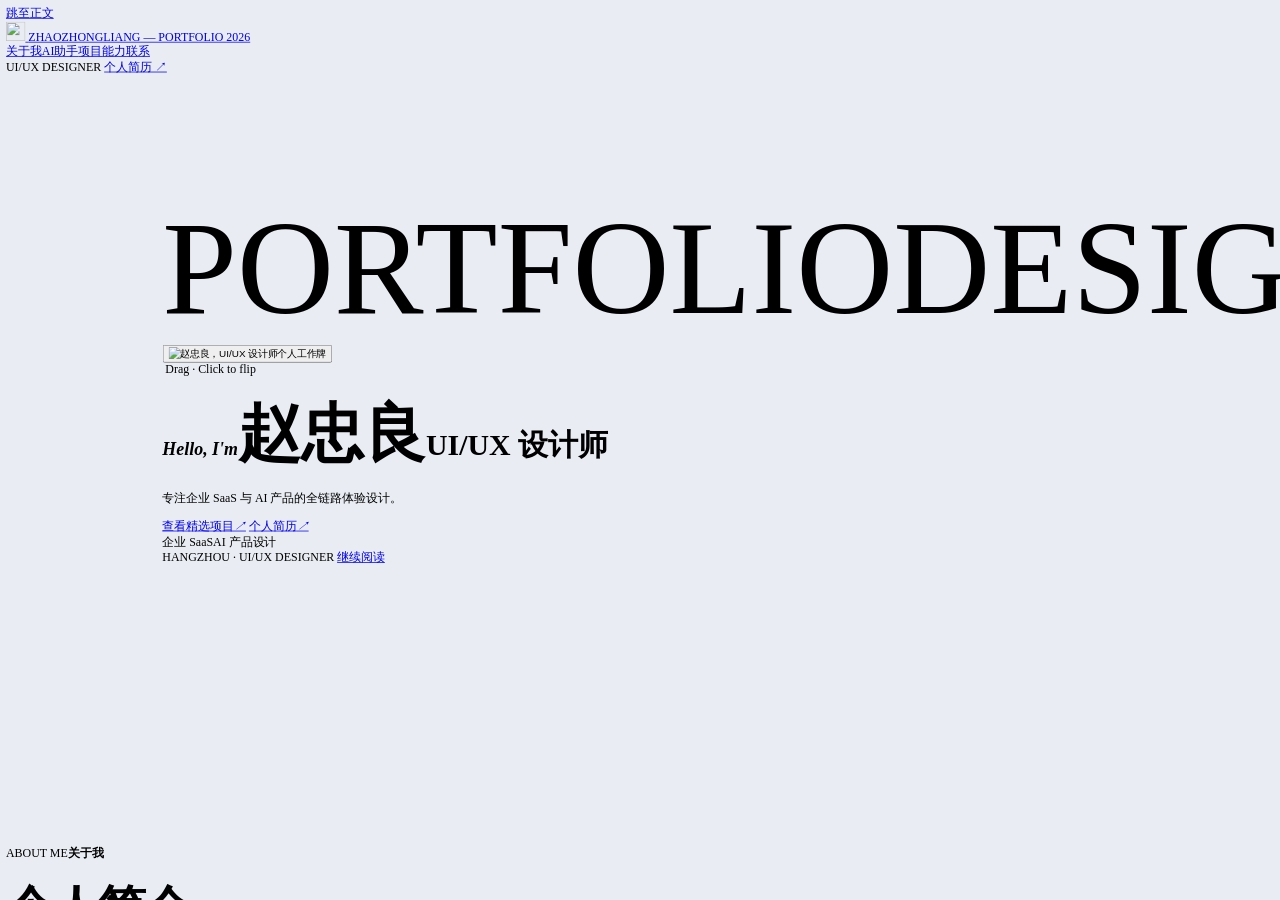
==== index.html @ 76595d73 "Update high resolution covers, flow controls and phone edge fixes" ====
<!doctype html>
<html lang="zh-CN">
<head>
  <meta charset="UTF-8" />
  <meta name="viewport" content="width=device-width, initial-scale=1" />
  <meta name="theme-color" content="#e9edf3" />
  <meta name="description" content="赵忠良，UI/UX 设计师；专注企业 SaaS、AI 产品与用户体验设计。" />
  <title>赵忠良 ZHAOZHONGLIANG — Portfolio 2026</title>
  <script>document.documentElement.classList.add("js");</script>
  <script type="module" crossorigin src="./assets/index-CDaXrxSr.js"></script>
  <link rel="modulepreload" crossorigin href="./assets/client-BCQe_W_u.js">
  <link rel="stylesheet" crossorigin href="./assets/index-5pqa6b0w.css">
  <link rel="stylesheet" crossorigin href="./assets/responsive-layout-DjsI7JUn.css">
</head>
<body>
  <a class="skip-link" href="#top">跳至正文</a>
  <div class="cursor" aria-hidden="true"></div>

  <header class="page topbar">
    <a class="wordmark" href="#top" aria-label="赵忠良个人作品集首页">
      <img class="wordmark-avatar" src="./assets/zhao-portrait-DDwQSJ4i.jpg" alt="" width="26" height="26" />
      <span>ZHAOZHONGLIANG — PORTFOLIO 2026</span>
    </a>
    <nav class="topnav" aria-label="首页导航">
      <a href="#about">关于我</a><a href="#ai-assistant">AI助手</a><a href="#work">项目</a><a href="#capability">能力</a><a href="#contact">联系</a>
      <i class="topnav-indicator" aria-hidden="true"></i>
    </nav>
    <div class="topright">
      <span class="availability"><i aria-hidden="true"></i><span>UI/UX DESIGNER</span></span>
      <a href="portfolio-resume.html">个人简历 ↗</a>
    </div>
  </header>

  <main id="top">
    <section class="page hero" aria-labelledby="hero-title">
      <canvas class="hero-dot-field" aria-hidden="true"></canvas>
      <div class="display-title" aria-hidden="true"><span>PORTFOLIO</span><span>DESIGN</span></div>

      <div id="lanyard-react-root" class="lanyard-react-root" role="group" aria-label="可拖拽并点击翻面的赵忠良个人工作牌，背面展示微信二维码" data-lanyard-state="loading">
        <button class="lanyard-poster-action" type="button" aria-label="启用可拖拽的个人工作牌">
          <img src="./assets/zhao-badge-CBm-lqhO.svg?v=design-9" alt="赵忠良，UI/UX 设计师个人工作牌" width="720" height="1660" />
        </button>
        <div id="lanyard-react-mount" class="lanyard-react-mount" aria-hidden="true"></div>
      </div>
      <div class="portrait-stage reveal" aria-hidden="true">
        <img class="mobile-badge" src="./assets/zhao-badge-CBm-lqhO.svg?v=design-9" alt="" />
        <span class="lanyard-hint">Drag · Click to flip</span>
      </div>

      <div class="hero-intro">
        <div class="hero-intro-copy reveal">
          <h1 id="hero-title"><em>Hello, I'm</em><span class="name-row"><span class="name-cn">赵忠良</span></span><span class="role-line">UI/UX 设计师</span></h1>
          <p>专注企业 SaaS 与 AI 产品的全链路体验设计。</p>
        </div>
        <div class="hero-actions" aria-label="首页主要入口">
          <a class="hero-action primary" href="#work"><span>查看精选项目</span><i aria-hidden="true">↗</i></a>
          <a class="hero-action" href="portfolio-resume.html"><span>个人简历</span><i aria-hidden="true">↗</i></a>
        </div>
      </div>

      <div class="hero-bottom">
        <div class="tags"><span class="tag">企业 SaaS</span><span class="tag">AI 产品设计</span></div>
        <span class="center-note">HANGZHOU · UI/UX DESIGNER</span>
        <a class="scroll" href="#about">继续阅读</a>
      </div>
    </section>


    <section class="about-profile page" id="about" aria-labelledby="about-title">
      <header class="about-section-heading"><div class="section-label"><span class="micro">ABOUT ME</span><strong>关于我</strong></div><h2 id="about-title">个人简介</h2></header>
      <div class="about-profile-surface">
        <aside class="about-identity"><figure><img src="./assets/zhao-portrait-DDwQSJ4i.jpg" alt="赵忠良个人照片" loading="lazy"></figure><h2 id="about-name">赵忠良</h2><p class="about-english">ZHONGLIANG</p><address><div><span class="about-contact-label">电话</span><a href="tel:+8615069496560">150 6949 6560</a></div><div><span class="about-contact-label">邮箱</span><a href="mailto:zhongliangz130@163.com">zhongliangz130@163.com</a></div><div><span class="about-contact-label">微信</span><span>z19239946088</span></div></address></aside>
        <div class="about-experience">
          <div class="about-row"><h3>教育经历</h3><div><h4>山东工艺美术学院</h4><p>数字艺术与传媒学院 / 数字媒体艺术本科 / 2026届毕业生</p></div></div>
          <div class="about-row"><h3>工作经历</h3><div><h4>北京沃克沃克管理咨询有限公司</h4><p class="about-date">2026.03—至今 · UI/UX设计</p><p>负责航空智能客服 C 端咨询与 B 端运营后台体验升级，覆盖业务梳理、交互流程优化、UI 设计与知识库运营功能。</p></div></div>
          <div class="about-row"><h3>项目经历</h3><div class="about-projects"><article><h4>ANA 智能客服升级 / 接入 AI 智能客服</h4><ul><li>负责 C 端智能咨询与 B 端运营后台体验升级，完成交互优化及 UI 设计。</li><li>优化 AI 问答、人工转接与知识库管理流程，支持用户咨询与客服运营。</li></ul></article><article><h4>走查与交付 / Agent 搭建</h4><ul><li>搭建设计规范走查 Agent，整合规范检查、交付说明与还原度评估。</li><li>完成知识结构化、规则配置与测试迭代，减少重复核查与交付沟通成本。</li></ul></article><article><h4>五城奇遇记 / 游戏运营</h4><ul><li>负责游戏活动策划、视觉风格探索与运营素材设计。</li><li>完成活动主视觉、运营 Banner 及配套宣传物料设计。</li></ul></article><article><h4>AI 智能助手「小驼」/ IP 设计</h4><ul><li>负责智能助手 IP 形象设计与视觉风格探索。</li><li>完成 IP 造型、表情延展及应用场景设计。</li></ul></article></div></div>
          <div class="about-row"><h3>软件技能</h3><p class="about-tools">Figma / Photoshop / Illustrator / After Effects / Cinema 4D / Blender<br>AI 工作流：Agent 知识结构化、规则配置与测试迭代</p></div>
        </div>
      </div>
    </section>

    <section class="page travel-planner-section" id="ai-assistant" aria-labelledby="ai-assistant-title">
      <header class="work-head reveal">
        <div class="section-label"><span class="micro">01 / AI ASSISTANT</span><strong>AI智能助手</strong></div>
        <div><h2 id="ai-assistant-title">AI智能助手小驼</h2></div>
      </header>
      <iframe id="travel-planner-frame" src="travel-planner/index.html" title="AI智能助手小驼：对话与行程规划" loading="lazy" style="display:block;width:100%;height:980px;border:0;background:transparent" ></iframe>
    </section>
    <section class="page section work-section" id="work" aria-labelledby="work-title">
      <header class="work-head reveal">
        <div class="section-label"><span class="micro">02 / SELECTED WORK</span><strong>项目作品</strong></div>
        <div><h2 id="work-title">六个核心项目</h2><p>精选设计项目与实践。</p></div>
      </header>
      <div class="project-grid" aria-label="核心项目入口">
        <a class="project-card reveal" href="portfolio-project2-coda-loom.html">
          <div class="project-card-meta"><span>01 / AI CUSTOMER SERVICE</span><span>PRODUCT DESIGN</span></div>
          <div class="project-card-copy"><div class="project-card-title"><h3>航空智能客服升级 2.0</h3><i aria-hidden="true">↗</i></div><p>目前已上线项目，全链路接入 AI 实现智能客服系统设计。</p></div>
          <figure><img src="./assets/1-highres-20261120-BLD0twxX.png" alt="项目 1 封面" loading="lazy" decoding="async" /></figure>
        </a>
        <a class="project-card reveal" data-reveal-delay="70" href="portfolio-project1-crm.html">
          <div class="project-card-meta"><span>02 / DESIGN AGENT</span><span>AI WORKFLOW</span></div>
          <div class="project-card-copy"><div class="project-card-title"><h3>设计规范走查 Agent</h3><i aria-hidden="true">↗</i></div><p>0-1搭建设计走查Agent设计</p></div>
          <figure><img src="./assets/2-highres-20261120-CNfdLHKZ.png" alt="项目 2 封面" loading="lazy" decoding="async" /></figure>
        </a>
        <a class="project-card reveal" data-reveal-delay="140" href="portfolio-project3-shanhai.html">
          <div class="project-card-meta"><span>03 / APP REDESIGN</span><span>UI/UX DESIGN</span></div>
          <div class="project-card-copy"><div class="project-card-title"><h3>去哪儿APP改版设计</h3><i aria-hidden="true">↗</i></div><p>围绕旅行场景优化信息架构、交互流程与界面体验。</p></div>
          <figure><img src="./assets/3-highres-20261120-CJ_dbQJN.png" alt="项目 3 封面" loading="lazy" decoding="async" /></figure>
        </a>
<a class="project-card reveal" href="portfolio-project4-ip.html"><div class="project-card-meta"><span>04 / IP DESIGN</span><span>CHARACTER DESIGN</span></div><div class="project-card-copy"><div class="project-card-title"><h3>IP设计</h3><i aria-hidden="true">↗</i></div><p>智能助手小驼 IP 形象、表情延展与应用场景设计。</p></div><figure><img src="./assets/4-highres-20261120-R-PIMK4m.png" alt="项目 4 封面" loading="lazy" decoding="async" /></figure></a><a class="project-card reveal" href="portfolio-project5-five-city.html"><div class="project-card-meta"><span>05 / GAMIFIED CAMPAIGN</span><span>H5 OPERATION</span></div><div class="project-card-copy"><div class="project-card-title"><h3>五城奇遇记运营活动</h3><i aria-hidden="true">↗</i></div><p>以城市小游戏串联目的地探索、通关奖励与旅行优惠。</p></div><figure><img src="./assets/5-highres-20261120-BnFiOc-x.png" alt="项目 5 封面" loading="lazy" decoding="async" /></figure></a><a class="project-card reveal" href="portfolio-project6-summer.html"><div class="project-card-meta"><span>06 / BLIND BOX CAMPAIGN</span><span>H5 OPERATION</span></div><div class="project-card-copy"><div class="project-card-title"><h3>心动奇遇盲盒</h3><i aria-hidden="true">↗</i></div><p>心动奇遇盲盒 H5 运营活动设计。</p></div><figure><img src="./assets/%E5%B0%81%E9%9D%A2-ChSaHuvm.png" alt="心动奇遇盲盒项目封面" loading="lazy" decoding="async" /></figure></a>      </div>
    </section>



    <section class="capability capability-simple" id="capability" aria-labelledby="capability-title">
      <div class="page">
        <header class="capability-intro reveal">
          <div class="section-label"><span class="micro">03 / CAPABILITY</span><strong>职业能力</strong></div>
          <div>
            <h2 id="capability-title">让复杂产品，清晰易用</h2>
            <p>覆盖用户研究、产品体验、视觉设计与协作交付。</p>
          </div>
        </header>
        <div class="capability-grid" aria-label="核心职业能力">
          <article class="capability-card reveal" data-reveal-delay="0">
            <div class="capability-card-top"><span>01</span><span>Strategy</span></div>
            <span class="capability-icon" aria-hidden="true"><svg viewBox="0 0 24 24"><circle cx="5" cy="6" r="2.2"/><circle cx="19" cy="6" r="2.2"/><circle cx="12" cy="18" r="2.2"/><path d="M7.2 6h9.6M6.5 8l4.2 7.8M17.5 8l-4.2 7.8"/></svg></span>
            <h3>用户研究与体验策略</h3>
            <p>从用户、业务与竞品信息中识别真实问题，梳理关键任务与体验方向。</p>
          </article>
          <article class="capability-card reveal" data-reveal-delay="60">
            <div class="capability-card-top"><span>02</span><span>Product Design</span></div>
            <span class="capability-icon" aria-hidden="true"><svg viewBox="0 0 24 24"><rect x="3" y="3" width="7" height="7" rx="1.2"/><rect x="14" y="3" width="7" height="7" rx="1.2"/><rect x="3" y="14" width="7" height="7" rx="1.2"/><rect x="14" y="14" width="7" height="7" rx="1.2"/></svg></span>
            <h3>全链路产品设计</h3>
            <p>从信息架构、交互流程推进至 UI 交付，关注复杂任务是否清晰可用。</p>
          </article>
          <article class="capability-card reveal" data-reveal-delay="120">
            <div class="capability-card-top"><span>03</span><span>Design System</span></div>
            <span class="capability-icon" aria-hidden="true"><svg viewBox="0 0 24 24"><circle cx="12" cy="12" r="6.5"/><circle cx="12" cy="12" r="2"/><path d="M12 2v3M12 19v3M2 12h3M19 12h3"/></svg></span>
            <h3>设计系统与协作交付</h3>
            <p>沉淀可复用组件与规范，协同研发验证设计方案并推动产品落地。</p>
          </article>
          <article class="capability-card reveal" data-reveal-delay="180">
            <div class="capability-card-top"><span>04</span><span>AIGC &amp; Visual</span></div>
            <span class="capability-icon" aria-hidden="true"><svg viewBox="0 0 24 24"><path d="m12 3 1.45 4.05L17.5 8.5l-4.05 1.45L12 14l-1.45-4.05L6.5 8.5l4.05-1.45L12 3Z"/><path d="m18.5 14 .8 2.2 2.2.8-2.2.8-.8 2.2-.8-2.2-2.2-.8 2.2-.8.8-2.2ZM5.5 14l.7 1.8 1.8.7-1.8.7-.7 1.8-.7-1.8-1.8-.7 1.8-.7.7-1.8Z"/></svg></span>
            <h3>AIGC 与品牌视觉</h3>
            <p>探索 AIGC 创意应用，完成 IP 形象与品牌视觉设计的延展。</p>
          </article>
        </div>
      </div>
    </section>

    <section class="contact" id="contact" aria-labelledby="contact-title">
      <div class="page">
        <header class="contact-head reveal">
          <div class="section-label"><span class="micro">04 / CONTACT</span><strong>联系与简历</strong></div>
          <div class="contact-head-main">
            <h2 id="contact-title">期待交流<br />产品与体验。</h2>
            <figure class="contact-qr contact-wechat" aria-label="微信二维码，扫码添加赵忠良为好友">
              <span>WECHAT</span>
              <img src="./assets/zhao-wechat-qr-O1c3ISkh.svg?v=1" alt="赵忠良的微信二维码" width="660" height="660" loading="lazy" decoding="async" />
              <strong>z19239946088</strong>
            </figure>
          </div>
        </header>
        <div class="contact-links" aria-label="联系方式">
          <a class="contact-link" href="tel:+8615069496560"><span>PHONE</span><strong>150 6949 6560</strong><i aria-hidden="true">↗</i></a>
          <a class="contact-link" href="mailto:zhongliangz130@163.com"><span>EMAIL</span><strong class="contact-email-value" style="white-space:nowrap;max-width:100%;overflow-wrap:normal;word-break:normal;font-size:clamp(12px,7.2cqi,30px)">zhongliangz130@163.com</strong><i aria-hidden="true">↗</i></a>
          <a class="contact-link" href="portfolio-resume.html"><span>RESUME</span><strong>查看个人简历</strong><i aria-hidden="true">↗</i></a>
        </div>
        <footer class="footer"><span>ZHAOZHONGLIANG · UI/UX DESIGNER</span><span>PORTFOLIO / 2026</span></footer>
      </div>
    </section>
  </main>

  <script src="main.js?v=zhao-badge-design-13"></script>
<script src="travel-planner-resize.js"></script>
<script src="desktop-frame.js"></script>
</body>
</html>
---- assets/responsive-layout-DjsI7JUn.css ----
:root{--page:min(1440px,calc(100% - 64px))}.page{max-width:1440px}.topbar{--nav-gutter:max(32px,calc((100vw - 1440px)/2))}.hero{--hero-gutter:32px;width:min(100%,1504px);min-height:min(960px,100svh);margin-inline:auto}.case-page{--case-page-width:min(1440px,calc(100vw - 64px))}.case-main,.resume-main{max-width:1440px}.case-main>.case-hero{width:100%;max-width:100%;min-height:min(900px,100svh);margin-inline:0}@media (width>=1505px){.section-head h2{font-size:100px}.hero-intro h1 .name-cn{font-size:84px}.hero-intro h1 .role-line{font-size:40px}.display-title>span{font-size:180px}.contact h2{font-size:144px}}@media (width>=821px) and (width<=1440px){:root{--page:calc(100% - 48px)}.hero{--hero-gutter:24px}.topbar{--nav-gutter:24px}.section-head h2{font-size:clamp(52px,6.5vw,92px)}.project-card-title h3{font-size:clamp(23px,2.1vw,30px)}}@media (width<=1100px){.case-page{--case-page-width:calc(100vw - 40px)}}@media (width<=820px){:root{--page:calc(100% - 32px)}.hero{--hero-gutter:16px;min-height:auto}.case-page{--case-page-width:calc(100vw - 32px)}.topbar{--nav-gutter:16px}}@media (width<=520px){:root{--page:calc(100% - 24px)}.hero{--hero-gutter:12px}.topbar{--nav-gutter:12px}}.topbar.page{grid-template-columns:minmax(0,1fr) auto minmax(0,1fr);width:100%;max-width:none;margin:0}.topbar .topnav,.topbar .topnav a,.topbar .topright,.topbar .topright>a,.topbar .availability{white-space:nowrap;flex-shrink:0}.topbar .wordmark{white-space:nowrap;min-width:0;max-width:100%}@media (width>=821px) and (width<=1200px){.topbar .topnav{gap:20px}.topbar .availability{display:none}.topbar .wordmark{font-size:10px}.topbar .topright{gap:8px}}@media (width<=820px){.topbar.page{display:flex}.topbar .wordmark{max-width:calc(100% - 120px)}}#contact-title{letter-spacing:-.04em;font-size:clamp(54px,5.5vw,88px);line-height:1.2}#contact-title .portfolio-blur-text{line-height:inherit}@media (width<=520px){#contact-title{font-size:44px;line-height:1.25}}@media (width>=821px){:root{--page:min(1280px,calc(100% - 128px))}.page{max-width:1280px}.topbar.page{--nav-gutter:max(64px,calc((100vw - 1280px)/2));max-width:none}.hero{--hero-gutter:64px;width:min(100%,1408px)}.case-page{--case-page-width:min(1280px,calc(100vw - 128px))}.case-main,.resume-main{max-width:1280px}}@media (width<=820px){:root{--page:calc(100% - 64px)}.hero{--hero-gutter:32px}.topbar.page{--nav-gutter:32px}.case-page{--case-page-width:calc(100vw - 64px)}}@media (width<=520px){:root{--page:calc(100% - 48px)}.hero{--hero-gutter:24px}.topbar.page{--nav-gutter:24px}.case-page{--case-page-width:calc(100vw - 48px)}}@media (width>=701px){#work .project-grid{zoom:.8;width:100%;margin-inline:auto}}.about-profile{padding-block:72px;scroll-margin-top:80px}.about-profile-surface{color:#416477;background:radial-gradient(at 10% 0,#b9e1f7 0,#0000 55%),radial-gradient(at 100% 70%,#ddf5f7 0,#0000 55%),#f1f7f9;grid-template-columns:300px minmax(0,1fr);gap:48px;padding:48px 40px;display:grid;position:relative;overflow:hidden}.about-identity{position:relative}.about-caption{color:#69b8df;margin-bottom:20px;font-size:30px;font-style:italic;font-weight:700;display:block}.about-identity figure{aspect-ratio:1;background:#d8ebf5;border:1px solid #fff;border-radius:32px;margin:0 0 28px;overflow:hidden}.about-identity figure img{object-fit:cover;object-position:center 28%;width:100%;height:100%;display:block}.about-identity h2{color:#447aaa;letter-spacing:.08em;margin:0;font-size:40px;line-height:1.2}.about-english{color:#91b2c6;margin:8px 0 28px;font-size:22px}.about-identity address{color:#478097;overflow-wrap:anywhere;gap:16px;font-size:16px;font-style:normal;display:grid}.about-experience{gap:28px;padding-top:40px;display:grid}.about-row{grid-template-columns:120px minmax(0,1fr);align-items:start;gap:20px;display:grid}.about-row h3{color:#176190;margin:0;font-size:24px;line-height:1.5}.about-row h4{color:#3d5d71;margin:0 0 8px;font-size:17px;font-weight:700;line-height:1.5}.about-row p,.about-row li{color:#687f8d;margin:0;font-size:15px;line-height:1.75}.about-row .about-date{color:#488ec4;margin-bottom:8px}.about-projects{gap:20px;display:grid}.about-projects ul{margin:0;padding-left:20px}.about-tools{padding-top:2px}@media (width<=820px){.about-profile-surface{grid-template-columns:1fr;gap:32px;padding:28px 24px}.about-identity figure{max-width:280px}.about-experience{padding-top:0}.about-row{grid-template-columns:1fr;gap:12px}.about-identity address{gap:10px}.about-profile{padding-block:36px}}.about-profile-surface{background:0 0;padding:0;overflow:visible}.about-section-heading{margin-bottom:48px}.about-section-heading h2{letter-spacing:-.04em;color:var(--ink);margin:28px 0 0;font-size:64px;line-height:1.15}.about-experience{padding-top:0}.about-identity figure{background:0 0;border:0}.about-identity address>div{gap:6px;display:grid}.about-contact-label{color:var(--muted);font-size:12px;font-style:normal}.about-identity address{gap:20px}@media (width<=820px){.about-section-heading h2{font-size:44px}.about-section-heading{margin-bottom:32px}.about-profile-surface{padding:0}}#ai-assistant-title,#work-title,#capability-title{font-size:64px;line-height:1.15}@media (width<=820px){#ai-assistant-title,#work-title,#capability-title{font-size:44px;line-height:1.15}}#work .project-card figure img{object-fit:cover;object-position:center;image-rendering:auto;width:100%;height:100%;display:block}.contact-link i{border-radius:6px}
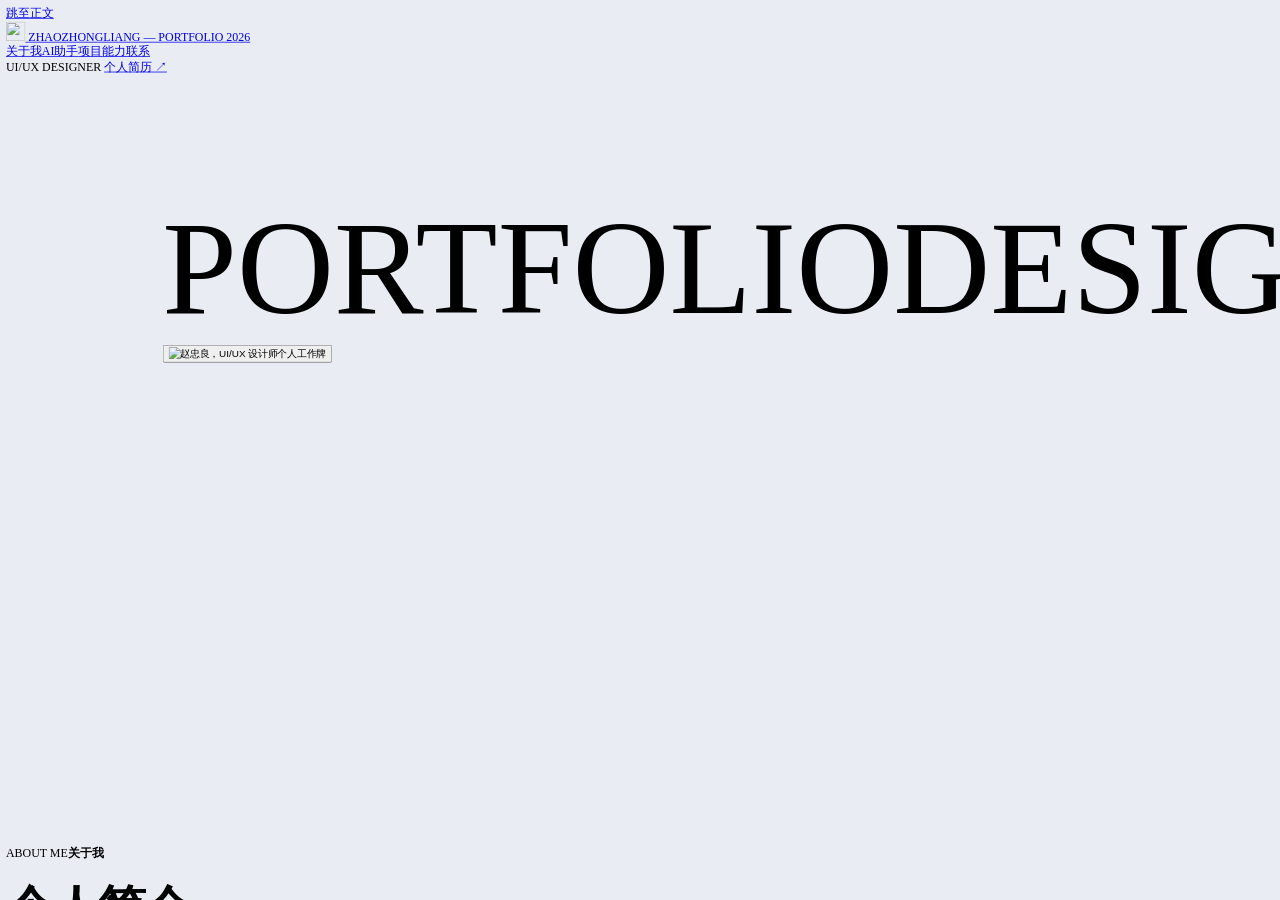
==== commit 717cc14d: "Stabilize hero badge and update trip interactions and profile palette" ====
--- a/index.html
+++ b/index.html
@@ -7,10 +7,10 @@
   <meta name="description" content="赵忠良，UI/UX 设计师；专注企业 SaaS、AI 产品与用户体验设计。" />
   <title>赵忠良 ZHAOZHONGLIANG — Portfolio 2026</title>
   <script>document.documentElement.classList.add("js");</script>
-  <script type="module" crossorigin src="./assets/index-CDaXrxSr.js"></script>
+  <script type="module" crossorigin src="./assets/index-CMvHlE3k.js"></script>
   <link rel="modulepreload" crossorigin href="./assets/client-BCQe_W_u.js">
   <link rel="stylesheet" crossorigin href="./assets/index-5pqa6b0w.css">
-  <link rel="stylesheet" crossorigin href="./assets/responsive-layout-DjsI7JUn.css">
+  <link rel="stylesheet" crossorigin href="./assets/responsive-layout-BfMBelAQ.css">
 </head>
 <body>
   <a class="skip-link" href="#top">跳至正文</a>
--- a/assets/responsive-layout-BfMBelAQ.css
+++ b/assets/responsive-layout-BfMBelAQ.css
@@ -0,0 +1 @@
+:root{--page:min(1440px,calc(100% - 64px))}.page{max-width:1440px}.topbar{--nav-gutter:max(32px,calc((100vw - 1440px)/2))}.hero{--hero-gutter:32px;width:min(100%,1504px);min-height:min(960px,100svh);margin-inline:auto}.case-page{--case-page-width:min(1440px,calc(100vw - 64px))}.case-main,.resume-main{max-width:1440px}.case-main>.case-hero{width:100%;max-width:100%;min-height:min(900px,100svh);margin-inline:0}@media (width>=1505px){.section-head h2{font-size:100px}.hero-intro h1 .name-cn{font-size:84px}.hero-intro h1 .role-line{font-size:40px}.display-title>span{font-size:180px}.contact h2{font-size:144px}}@media (width>=821px) and (width<=1440px){:root{--page:calc(100% - 48px)}.hero{--hero-gutter:24px}.topbar{--nav-gutter:24px}.section-head h2{font-size:clamp(52px,6.5vw,92px)}.project-card-title h3{font-size:clamp(23px,2.1vw,30px)}}@media (width<=1100px){.case-page{--case-page-width:calc(100vw - 40px)}}@media (width<=820px){:root{--page:calc(100% - 32px)}.hero{--hero-gutter:16px;min-height:auto}.case-page{--case-page-width:calc(100vw - 32px)}.topbar{--nav-gutter:16px}}@media (width<=520px){:root{--page:calc(100% - 24px)}.hero{--hero-gutter:12px}.topbar{--nav-gutter:12px}}.topbar.page{grid-template-columns:minmax(0,1fr) auto minmax(0,1fr);width:100%;max-width:none;margin:0}.topbar .topnav,.topbar .topnav a,.topbar .topright,.topbar .topright>a,.topbar .availability{white-space:nowrap;flex-shrink:0}.topbar .wordmark{white-space:nowrap;min-width:0;max-width:100%}@media (width>=821px) and (width<=1200px){.topbar .topnav{gap:20px}.topbar .availability{display:none}.topbar .wordmark{font-size:10px}.topbar .topright{gap:8px}}@media (width<=820px){.topbar.page{display:flex}.topbar .wordmark{max-width:calc(100% - 120px)}}#contact-title{letter-spacing:-.04em;font-size:clamp(54px,5.5vw,88px);line-height:1.2}#contact-title .portfolio-blur-text{line-height:inherit}@media (width<=520px){#contact-title{font-size:44px;line-height:1.25}}@media (width>=821px){:root{--page:min(1280px,calc(100% - 128px))}.page{max-width:1280px}.topbar.page{--nav-gutter:max(64px,calc((100vw - 1280px)/2));max-width:none}.hero{--hero-gutter:64px;width:min(100%,1408px)}.case-page{--case-page-width:min(1280px,calc(100vw - 128px))}.case-main,.resume-main{max-width:1280px}}@media (width<=820px){:root{--page:calc(100% - 64px)}.hero{--hero-gutter:32px}.topbar.page{--nav-gutter:32px}.case-page{--case-page-width:calc(100vw - 64px)}}@media (width<=520px){:root{--page:calc(100% - 48px)}.hero{--hero-gutter:24px}.topbar.page{--nav-gutter:24px}.case-page{--case-page-width:calc(100vw - 48px)}}@media (width>=701px){#work .project-grid{zoom:.8;width:100%;margin-inline:auto}}.about-profile{padding-block:72px;scroll-margin-top:80px}.about-profile-surface{color:#416477;background:radial-gradient(at 10% 0,#b9e1f7 0,#0000 55%),radial-gradient(at 100% 70%,#ddf5f7 0,#0000 55%),#f1f7f9;grid-template-columns:300px minmax(0,1fr);gap:48px;padding:48px 40px;display:grid;position:relative;overflow:hidden}.about-identity{position:relative}.about-caption{color:#69b8df;margin-bottom:20px;font-size:30px;font-style:italic;font-weight:700;display:block}.about-identity figure{aspect-ratio:1;background:#d8ebf5;border:1px solid #fff;border-radius:32px;margin:0 0 28px;overflow:hidden}.about-identity figure img{object-fit:cover;object-position:center 28%;width:100%;height:100%;display:block}.about-identity h2{color:#447aaa;letter-spacing:.08em;margin:0;font-size:40px;line-height:1.2}.about-english{color:#91b2c6;margin:8px 0 28px;font-size:22px}.about-identity address{color:#478097;overflow-wrap:anywhere;gap:16px;font-size:16px;font-style:normal;display:grid}.about-experience{gap:28px;padding-top:40px;display:grid}.about-row{grid-template-columns:120px minmax(0,1fr);align-items:start;gap:20px;display:grid}.about-row h3{color:#176190;margin:0;font-size:24px;line-height:1.5}.about-row h4{color:#3d5d71;margin:0 0 8px;font-size:17px;font-weight:700;line-height:1.5}.about-row p,.about-row li{color:#687f8d;margin:0;font-size:15px;line-height:1.75}.about-row .about-date{color:#488ec4;margin-bottom:8px}.about-projects{gap:20px;display:grid}.about-projects ul{margin:0;padding-left:20px}.about-tools{padding-top:2px}@media (width<=820px){.about-profile-surface{grid-template-columns:1fr;gap:32px;padding:28px 24px}.about-identity figure{max-width:280px}.about-experience{padding-top:0}.about-row{grid-template-columns:1fr;gap:12px}.about-identity address{gap:10px}.about-profile{padding-block:36px}}.about-profile-surface{background:0 0;padding:0;overflow:visible}.about-section-heading{margin-bottom:48px}.about-section-heading h2{letter-spacing:-.04em;color:var(--ink);margin:28px 0 0;font-size:64px;line-height:1.15}.about-experience{padding-top:0}.about-identity figure{background:0 0;border:0}.about-identity address>div{gap:6px;display:grid}.about-contact-label{color:var(--muted);font-size:12px;font-style:normal}.about-identity address{gap:20px}@media (width<=820px){.about-section-heading h2{font-size:44px}.about-section-heading{margin-bottom:32px}.about-profile-surface{padding:0}}#ai-assistant-title,#work-title,#capability-title{font-size:64px;line-height:1.15}@media (width<=820px){#ai-assistant-title,#work-title,#capability-title{font-size:44px;line-height:1.15}}#work .project-card figure img{object-fit:cover;object-position:center;image-rendering:auto;width:100%;height:100%;display:block}.contact-link i{border-radius:6px}.about-profile-surface,.about-identity h2,.about-row h3,.about-row h4{color:var(--ink)}.about-row p,.about-row li,.about-row .about-date,.about-english,.about-contact-label{color:var(--muted)}.about-identity address{color:var(--ink)}.about-identity address a:hover{color:var(--blue)}@media (width>=1051px){.hero{grid-template-rows:minmax(0,1fr) auto;height:960px;min-height:960px;max-height:960px}.hero .portrait-stage{min-height:0}.hero .lanyard-react-root{min-height:864px;height:864px!important;top:0!important}.hero .lanyard-react-mount,.hero .lanyard-wrapper{height:100%;min-height:0}}
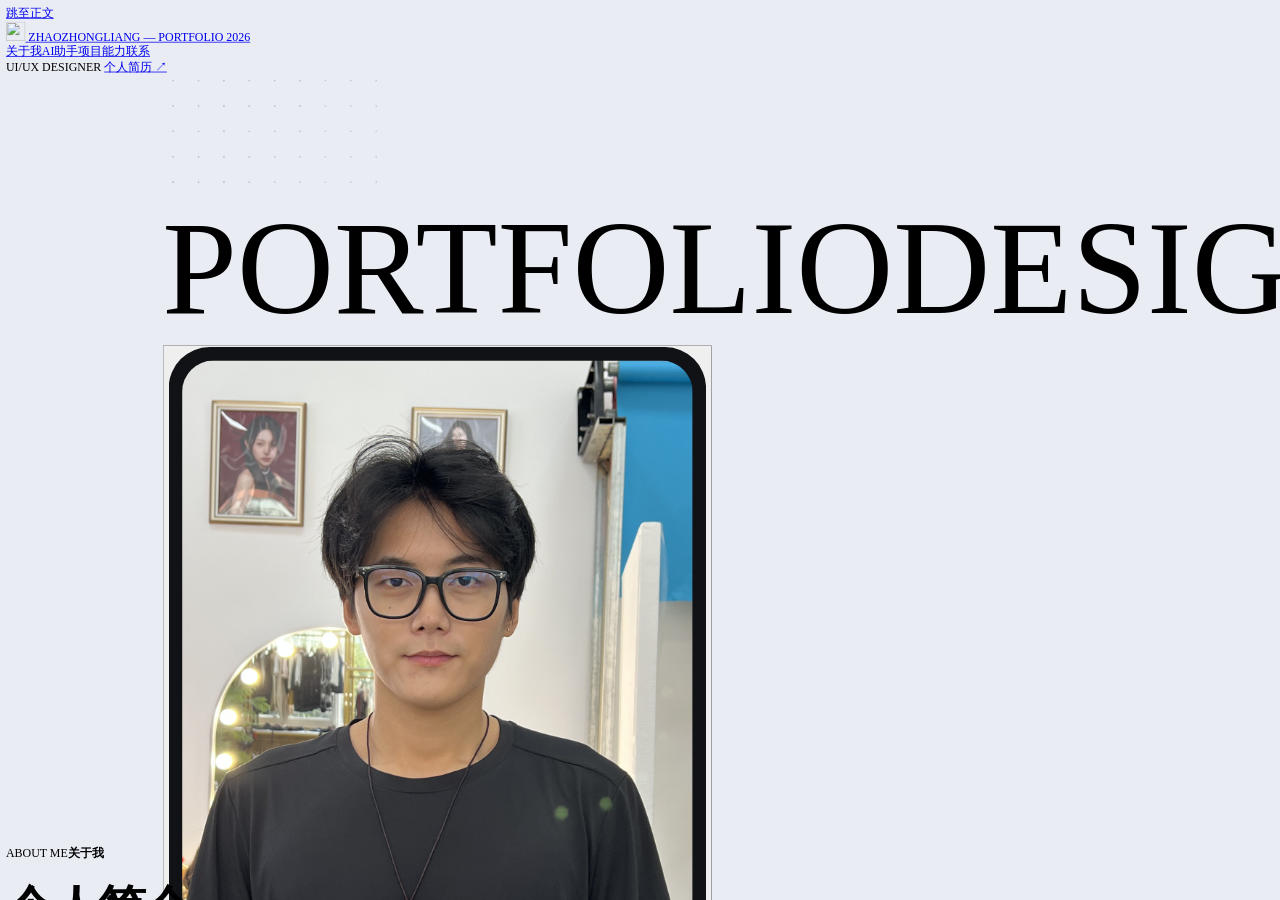
==== commit 9c7f9e0a: "Update badge hint, hero introduction and profile heading animation" ====
--- a/index.html
+++ b/index.html
@@ -7,7 +7,7 @@
   <meta name="description" content="赵忠良，UI/UX 设计师；专注企业 SaaS、AI 产品与用户体验设计。" />
   <title>赵忠良 ZHAOZHONGLIANG — Portfolio 2026</title>
   <script>document.documentElement.classList.add("js");</script>
-  <script type="module" crossorigin src="./assets/index-CMvHlE3k.js"></script>
+  <script type="module" crossorigin src="./assets/index-DARzHNTw.js"></script>
   <link rel="modulepreload" crossorigin href="./assets/client-BCQe_W_u.js">
   <link rel="stylesheet" crossorigin href="./assets/index-5pqa6b0w.css">
   <link rel="stylesheet" crossorigin href="./assets/responsive-layout-BfMBelAQ.css">
@@ -38,19 +38,19 @@
 
       <div id="lanyard-react-root" class="lanyard-react-root" role="group" aria-label="可拖拽并点击翻面的赵忠良个人工作牌，背面展示微信二维码" data-lanyard-state="loading">
         <button class="lanyard-poster-action" type="button" aria-label="启用可拖拽的个人工作牌">
-          <img src="./assets/zhao-badge-CBm-lqhO.svg?v=design-9" alt="赵忠良，UI/UX 设计师个人工作牌" width="720" height="1660" />
+          <img src="./assets/zhao-badge-C2iQPNTx.svg?v=surprise-2" alt="赵忠良，UI/UX 设计师个人工作牌" width="720" height="1660" />
         </button>
         <div id="lanyard-react-mount" class="lanyard-react-mount" aria-hidden="true"></div>
       </div>
       <div class="portrait-stage reveal" aria-hidden="true">
-        <img class="mobile-badge" src="./assets/zhao-badge-CBm-lqhO.svg?v=design-9" alt="" />
+        <img class="mobile-badge" src="./assets/zhao-badge-C2iQPNTx.svg?v=design-9" alt="" />
         <span class="lanyard-hint">Drag · Click to flip</span>
       </div>
 
       <div class="hero-intro">
         <div class="hero-intro-copy reveal">
           <h1 id="hero-title"><em>Hello, I'm</em><span class="name-row"><span class="name-cn">赵忠良</span></span><span class="role-line">UI/UX 设计师</span></h1>
-          <p>专注企业 SaaS 与 AI 产品的全链路体验设计。</p>
+          <p>聚焦产品体验与 AI 设计，连接智能服务与品牌视觉。</p>
         </div>
         <div class="hero-actions" aria-label="首页主要入口">
           <a class="hero-action primary" href="#work"><span>查看精选项目</span><i aria-hidden="true">↗</i></a>
@@ -173,7 +173,7 @@
     </section>
   </main>
 
-  <script src="main.js?v=zhao-badge-design-13"></script>
+  <script src="main.js?v=zhao-badge-surprise-2"></script>
 <script src="travel-planner-resize.js"></script>
 <script src="desktop-frame.js"></script>
 </body>
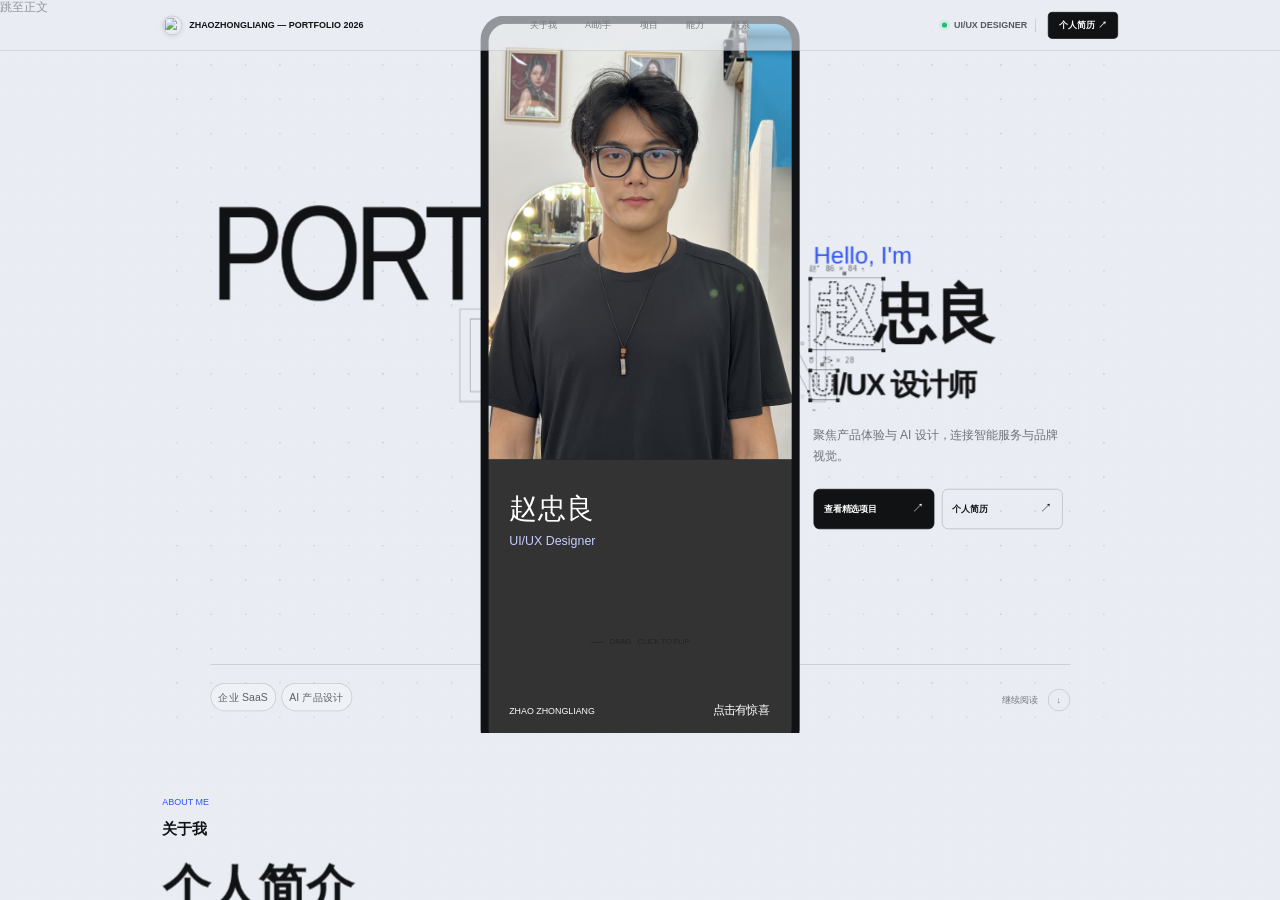
==== commit e2f7caa8: "Publish updated portfolio and ANA booking case slides" ====
--- a/index.html
+++ b/index.html
@@ -7,10 +7,11 @@
   <meta name="description" content="赵忠良，UI/UX 设计师；专注企业 SaaS、AI 产品与用户体验设计。" />
   <title>赵忠良 ZHAOZHONGLIANG — Portfolio 2026</title>
   <script>document.documentElement.classList.add("js");</script>
-  <script type="module" crossorigin src="./assets/index-DARzHNTw.js"></script>
-  <link rel="modulepreload" crossorigin href="./assets/client-BCQe_W_u.js">
-  <link rel="stylesheet" crossorigin href="./assets/index-5pqa6b0w.css">
-  <link rel="stylesheet" crossorigin href="./assets/responsive-layout-BfMBelAQ.css">
+  <script type="module" crossorigin src="./assets/index-BOmMUitf.js"></script>
+  <link rel="modulepreload" crossorigin href="./assets/jsx-runtime-5Hoty8kP.js">
+  <link rel="modulepreload" crossorigin href="./assets/client-CRw9Gpka.js">
+  <link rel="stylesheet" crossorigin href="./assets/index-C2_KTgj6.css">
+  <link rel="stylesheet" crossorigin href="./assets/responsive-layout-C8Uomwjz.css">
 </head>
 <body>
   <a class="skip-link" href="#top">跳至正文</a>
@@ -41,10 +42,13 @@
           <img src="./assets/zhao-badge-C2iQPNTx.svg?v=surprise-2" alt="赵忠良，UI/UX 设计师个人工作牌" width="720" height="1660" />
         </button>
         <div id="lanyard-react-mount" class="lanyard-react-mount" aria-hidden="true"></div>
-      </div>
-      <div class="portrait-stage reveal" aria-hidden="true">
-        <img class="mobile-badge" src="./assets/zhao-badge-C2iQPNTx.svg?v=design-9" alt="" />
-        <span class="lanyard-hint">Drag · Click to flip</span>
+        <span id="lanyard-live-hint" class="lanyard-live-hint" aria-hidden="true"></span>
+      </div>
+      <div class="portrait-stage reveal">
+        <button class="mobile-badge-action" type="button" aria-label="关闭工牌点击提示">
+          <img class="mobile-badge" src="./assets/zhao-badge-C2iQPNTx.svg?v=design-9" alt="赵忠良个人工作牌" />
+        </button>
+        <span class="lanyard-hint" aria-hidden="true">Drag · Click to flip</span>
       </div>
 
       <div class="hero-intro">
@@ -69,12 +73,74 @@
     <section class="about-profile page" id="about" aria-labelledby="about-title">
       <header class="about-section-heading"><div class="section-label"><span class="micro">ABOUT ME</span><strong>关于我</strong></div><h2 id="about-title">个人简介</h2></header>
       <div class="about-profile-surface">
-        <aside class="about-identity"><figure><img src="./assets/zhao-portrait-DDwQSJ4i.jpg" alt="赵忠良个人照片" loading="lazy"></figure><h2 id="about-name">赵忠良</h2><p class="about-english">ZHONGLIANG</p><address><div><span class="about-contact-label">电话</span><a href="tel:+8615069496560">150 6949 6560</a></div><div><span class="about-contact-label">邮箱</span><a href="mailto:zhongliangz130@163.com">zhongliangz130@163.com</a></div><div><span class="about-contact-label">微信</span><span>z19239946088</span></div></address></aside>
+        <aside class="about-identity">
+          <figure><img src="./assets/zhao-portrait-DDwQSJ4i.jpg" alt="赵忠良个人照片" loading="lazy"></figure>
+          <h2 id="about-name">赵忠良</h2>
+          <p class="about-english">ZHONGLIANG</p>
+          <p class="about-summary">UI/UX 设计师。关注 AI 服务与产品体验，擅长梳理业务场景、设计用户操作流程并完成界面交付。</p>
+          <address>
+            <div><span class="about-contact-label">电话</span><a href="tel:+8615069496560">150 6949 6560</a></div>
+            <div><span class="about-contact-label">邮箱</span><a href="mailto:zhongliangz130@163.com">zhongliangz130@163.com</a></div>
+            <div><span class="about-contact-label">微信</span><span>z19239946088</span></div>
+          </address>
+        </aside>
         <div class="about-experience">
-          <div class="about-row"><h3>教育经历</h3><div><h4>山东工艺美术学院</h4><p>数字艺术与传媒学院 / 数字媒体艺术本科 / 2026届毕业生</p></div></div>
-          <div class="about-row"><h3>工作经历</h3><div><h4>北京沃克沃克管理咨询有限公司</h4><p class="about-date">2026.03—至今 · UI/UX设计</p><p>负责航空智能客服 C 端咨询与 B 端运营后台体验升级，覆盖业务梳理、交互流程优化、UI 设计与知识库运营功能。</p></div></div>
-          <div class="about-row"><h3>项目经历</h3><div class="about-projects"><article><h4>ANA 智能客服升级 / 接入 AI 智能客服</h4><ul><li>负责 C 端智能咨询与 B 端运营后台体验升级，完成交互优化及 UI 设计。</li><li>优化 AI 问答、人工转接与知识库管理流程，支持用户咨询与客服运营。</li></ul></article><article><h4>走查与交付 / Agent 搭建</h4><ul><li>搭建设计规范走查 Agent，整合规范检查、交付说明与还原度评估。</li><li>完成知识结构化、规则配置与测试迭代，减少重复核查与交付沟通成本。</li></ul></article><article><h4>五城奇遇记 / 游戏运营</h4><ul><li>负责游戏活动策划、视觉风格探索与运营素材设计。</li><li>完成活动主视觉、运营 Banner 及配套宣传物料设计。</li></ul></article><article><h4>AI 智能助手「小驼」/ IP 设计</h4><ul><li>负责智能助手 IP 形象设计与视觉风格探索。</li><li>完成 IP 造型、表情延展及应用场景设计。</li></ul></article></div></div>
-          <div class="about-row"><h3>软件技能</h3><p class="about-tools">Figma / Photoshop / Illustrator / After Effects / Cinema 4D / Blender<br>AI 工作流：Agent 知识结构化、规则配置与测试迭代</p></div>
+          <div class="about-row">
+            <h3>教育经历</h3>
+            <div>
+              <h4>山东工艺美术学院</h4>
+              <p>2022.09–2026.07 / 数字媒体艺术 / 本科</p>
+            </div>
+          </div>
+          <div class="about-row">
+            <h3>工作经历</h3>
+            <div>
+              <h4>北京沃克沃克管理咨询有限公司</h4>
+              <p class="about-date">2026.03 至今 / UI/UX 设计</p>
+              <p>负责 ANA 全日空航空的智能客服体验升级和购票小程序设计，覆盖旅客端与运营后台，从业务梳理、流程设计推进到界面交付。</p>
+            </div>
+          </div>
+          <div class="about-row">
+            <h3>项目经历</h3>
+            <div class="about-projects">
+              <article>
+                <h4>ANA 全日空航空 / 智能客服与购票小程序</h4>
+                <ul>
+                  <li>设计旅客端 AI 问答、追问、转人工和反馈流程，完善对话卡片与服务状态。</li>
+                  <li>设计运营后台的 RAG 知识库、历史问答、官网知识接入及 Excel 数据导入功能。</li>
+                  <li>设计小程序从航班查询、选价到填写订单和支付的完整流程，交付订单管理及待支付、已出票等关键状态。</li>
+                </ul>
+              </article>
+              <article>
+                <h4>设计规范走查 / Agent 搭建</h4>
+                <ul>
+                  <li>将规范检查、交付说明与还原度评估整合到同一个走查 Agent。</li>
+                  <li>整理设计规范知识、配置检查规则并迭代测试，减少重复核查与交付沟通。</li>
+                </ul>
+              </article>
+              <article>
+                <h4>五城奇遇记 / 游戏运营</h4>
+                <ul>
+                  <li>负责游戏活动策划与视觉风格探索，完成活动主视觉、运营 Banner 和配套宣传物料。</li>
+                </ul>
+              </article>
+              <article>
+                <h4>AI 智能助手「小驼」/ IP 设计</h4>
+                <ul>
+                  <li>探索智能助手的视觉风格，完成 IP 造型、表情延展和应用场景设计。</li>
+                </ul>
+              </article>
+            </div>
+          </div>
+          <div class="about-row">
+            <h3>专业技能</h3>
+            <div class="about-tools">
+              <p><strong>交互与界面</strong> 业务场景梳理、用户流程优化、C/B 端 UI 设计</p>
+              <p><strong>运营与视觉</strong> 活动主视觉、Banner、宣传物料与 IP 形象延展</p>
+              <p><strong>AI 工作流</strong> Agent 知识结构化、规则配置与测试迭代</p>
+              <p><strong>设计工具</strong> Figma、Photoshop、Illustrator、After Effects、Cinema 4D、Blender</p>
+            </div>
+          </div>
         </div>
       </div>
     </section>
@@ -173,7 +239,7 @@
     </section>
   </main>
 
-  <script src="main.js?v=zhao-badge-surprise-2"></script>
+  <script src="main.js?v=badge-hand-loop"></script>
 <script src="travel-planner-resize.js"></script>
 <script src="desktop-frame.js"></script>
 </body>
--- a/assets/index-C2_KTgj6.css
+++ b/assets/index-C2_KTgj6.css
@@ -0,0 +1 @@
+:root{--paper:#e9edf3;--ink:#111214;--muted:#707278;--line:#1112142e;--blue:#2e52f5;--acid:#d8ff64;--page:min(1800px, calc(100vw - 64px));--font-sans:"Microsoft YaHei", "PingFang SC", "Noto Sans CJK SC", Arial, sans-serif;--fs-display-xl:120px;--lh-display-xl:136px;--fs-display-l:88px;--lh-display-l:104px;--fs-h1:64px;--lh-h1:80px;--fs-h2:48px;--lh-h2:64px;--fs-h3:32px;--lh-h3:44px;--fs-h4:24px;--lh-h4:34px;--fs-body-l:18px;--lh-body-l:32px;--fs-body:16px;--lh-body:28px;--fs-support:14px;--lh-support:22px;--fs-meta:12px;--lh-meta:18px}*{box-sizing:border-box}html{scroll-behavior:smooth;background:var(--paper);scroll-padding-top:82px}body{color:var(--ink);background:var(--paper);font-family:var(--font-sans);-webkit-font-smoothing:antialiased;margin:0;overflow-x:hidden}::selection{color:#fff;background:var(--blue)}a{color:inherit;text-decoration:none}.page{width:var(--page);margin-inline:auto}.topbar{--nav-gutter:max(24px,calc((100vw - 1800px)/2));width:100%;max-width:none;height:68px;padding:0 var(--nav-gutter);z-index:120;box-shadow:none;-webkit-backdrop-filter:blur(18px)saturate(120%);background:#e9edf399;border:0;border-bottom:1px solid #1112141f;border-radius:0;grid-template-columns:1fr auto 1fr;align-items:center;margin:0;transition:background .28s,border-color .28s,box-shadow .28s;display:grid;position:fixed;top:0;left:0;transform:none}.topbar.is-scrolled{background:#e9edf3ed;border-bottom-color:#1112142b;box-shadow:0 12px 38px #191f2a13}.wordmark{text-transform:uppercase;align-items:center;gap:10px;width:max-content;font-size:11px;font-weight:800;transition:color .25s;display:inline-flex}.wordmark-avatar{object-fit:cover;border:1px solid #11121429;border-radius:50%;flex:0 0 26px;width:26px;height:26px;display:block;box-shadow:0 2px 7px #1112141f}.wordmark:hover{color:var(--blue)}.topnav{color:#777a80;background:0 0;border:0;border-radius:0;align-self:stretch;align-items:stretch;gap:34px;padding:0;font-size:12px;display:flex;position:relative}.topnav a{--nav-lift:0px;z-index:2;height:100%;color:inherit;transform:translateY(var(--nav-lift));align-items:center;padding:0 2px;transition:color .22s,transform .22s cubic-bezier(.2,.75,.2,1);display:flex;position:relative}.topnav a:hover,.topnav a:focus-visible,.topnav a.is-active{color:var(--ink);outline:0}.topnav-indicator{z-index:1;background:var(--blue);opacity:0;pointer-events:none;width:20px;height:2px;transition:width .34s cubic-bezier(.2,.75,.2,1),transform .34s cubic-bezier(.2,.75,.2,1),opacity .18s;position:absolute;bottom:-1px;left:0;transform:translate(0)}.topnav.has-indicator .topnav-indicator{opacity:1}.topright{justify-self:end;align-items:center;gap:16px;font-size:11px;font-weight:700;display:flex}.availability{color:#555960;background:0 0;border:0;border-radius:0;align-items:center;gap:9px;min-height:34px;padding:0;display:flex}.availability:after{content:"";background:#1112142e;width:1px;height:18px;margin-left:2px}.availability i{background:#23bd79;border-radius:50%;width:7px;height:7px;box-shadow:0 0 0 4px #23bd791a}.topright>a{border:1px solid var(--ink);color:#fff;background:var(--ink);border-radius:6px;align-items:center;min-height:36px;padding:0 14px;transition:color .22s,background .22s,border-color .22s,transform .22s;display:inline-flex}.topright>a:hover,.topright>a:focus-visible{color:#fff;border-color:var(--ink);background:var(--ink);transform:translateY(-1px)}.hero{--hero-gutter:max(32px, calc((100vw - 1800px) / 2));width:100%;min-height:100svh;padding:106px var(--hero-gutter) 28px;grid-template-rows:1fr auto;grid-template-columns:repeat(12,1fr);gap:0 18px;margin-inline:0;display:grid;position:relative;overflow:hidden}.hero-dot-field{z-index:0;pointer-events:none;opacity:.72;width:100%;height:100%;position:absolute;inset:0;-webkit-mask-image:radial-gradient(94% 92% at 50% 47%,#000 42%,#000000c7 72%,#0000 100%);mask-image:radial-gradient(94% 92% at 50% 47%,#000 42%,#000000c7 72%,#0000 100%)}.hero-kicker,.portrait-stage,.hero-intro,.hero-bottom{z-index:1;position:relative}.hero-kicker{z-index:4;grid-column:1/span 3;align-self:start;padding-top:20px;position:relative}.micro{color:var(--blue);letter-spacing:.13em;text-transform:uppercase;font:10px/1 ui-monospace,monospace}.hero-kicker p{max-width:260px;color:var(--muted);margin:18px 0 0;font-size:13px;line-height:1.7}.display-title{z-index:1;top:max(250px,17%);left:var(--hero-gutter);right:var(--hero-gutter);pointer-events:none;position:absolute}.display-title>span{letter-spacing:-.09em;white-space:nowrap;font-size:clamp(118px,12.5vw,238px);font-weight:650;line-height:.76;display:block}.display-title>span:last-child{color:#0000;-webkit-text-stroke:1.2px #11121452;margin-left:28%}.portrait-stage{z-index:7;pointer-events:none;grid-column:5/span 4;place-self:stretch center;width:min(520px,100%);min-height:640px;margin-top:0;position:relative}.lanyard-react-root,.lanyard-react-mount,.lanyard-wrapper{width:100%;height:100%;min-height:640px;position:relative}.lanyard-react-root{z-index:6;isolation:isolate;width:100%;max-width:none;height:640px;position:absolute;top:0;left:0;transform:none}.lanyard-react-mount{z-index:1;opacity:0;transition:opacity .34s;position:absolute;inset:0}.lanyard-poster-action{z-index:2;aspect-ratio:360/830;opacity:1;cursor:default;background:0 0;border:0;width:clamp(300px,25vw,430px);padding:0;transition:opacity .34s,transform .24s;position:absolute;top:0;left:50%;transform:translate(-50%)}.lanyard-poster-action img{object-fit:contain;object-position:50% 0;-webkit-user-select:none;user-select:none;-webkit-user-drag:none;width:100%;height:100%;display:block}.lanyard-react-root[data-lanyard-mode=balanced] .lanyard-poster-action,.lanyard-react-root[data-lanyard-mode=lite] .lanyard-poster-action{cursor:pointer}.lanyard-react-root[data-lanyard-mode=balanced] .lanyard-poster-action:hover,.lanyard-react-root[data-lanyard-mode=lite] .lanyard-poster-action:hover{transform:translate(-50%)translateY(-2px)}.lanyard-react-root[data-lanyard-state=live] .lanyard-react-mount{opacity:1}.lanyard-react-root[data-lanyard-state=loading] .lanyard-react-mount{opacity:1;transition:none}.lanyard-react-root[data-lanyard-state=loading] .lanyard-poster-action{opacity:0;pointer-events:none;transition:none}.lanyard-react-root[data-lanyard-state=live] .lanyard-poster-action{opacity:0;pointer-events:none}.lanyard-poster-action:focus-visible{outline:2px solid var(--blue);outline-offset:4px;border-radius:18px}.lanyard-wrapper{justify-content:center;align-items:center;display:flex}.lanyard-wrapper canvas{touch-action:none;display:block;width:100%!important;height:100%!important}.lanyard-fallback{color:#11121480;letter-spacing:.1em;text-transform:uppercase;place-items:center;font:10px/1.4 ui-monospace,monospace;display:grid;position:absolute;inset:0}.lanyard-hint{z-index:2;color:#11121480;text-transform:uppercase;pointer-events:none;white-space:nowrap;align-items:center;gap:8px;font-size:10px;line-height:16px;display:flex;position:absolute;bottom:22px;left:50%;transform:translate(-50%)}.lanyard-hint:before{content:"";background:currentColor;width:18px;height:1px}.hero-actions{z-index:12;pointer-events:auto;grid-template-columns:repeat(2,minmax(0,1fr));gap:10px;width:min(460px,100%);margin-top:30px;display:grid;position:relative}.hero-action{--action-bg:transparent;--action-fg:var(--ink);--action-border:#11121438;border:1px solid var(--action-border);min-height:54px;color:var(--action-fg);background:var(--action-bg);pointer-events:auto;touch-action:manipulation;cursor:pointer;border-radius:8px;justify-content:space-between;align-items:center;gap:14px;padding:0 18px;transition:background-color .2s,border-color .2s,color .2s,opacity .15s,transform .2s;display:flex;position:relative}.hero-action>span{font-size:14px;font-weight:720;line-height:22px}.hero-action>i{flex:none;place-items:center;width:auto;height:auto;font-size:16px;font-style:normal;transition:transform .2s;display:grid}.hero-action.primary{--action-bg:#111214;--action-fg:#fff;--action-border:#111214}.hero-action:hover{--action-bg:#fff;--action-border:#11121438;transform:translateY(-1px)}.hero-action.primary:hover{--action-bg:#111214;--action-border:#111214}.hero-action:hover>i{transform:none}.hero-action:active{opacity:.78}.hero-action:focus-visible{outline:2px solid var(--blue);outline-offset:3px}.hero-intro{z-index:auto;grid-column:9/span 4;align-self:center;padding:12px 10px 0 28px;position:relative}.hero-intro h1{letter-spacing:-.055em;margin:0;font-size:clamp(40px,3.7vw,68px);font-weight:620;line-height:1.03}.hero-intro h1 em{color:var(--blue);font-family:var(--serif);letter-spacing:-.02em;margin-bottom:8px;font-size:.54em;font-weight:400;display:block}.hero-intro p{max-width:480px;color:var(--muted);margin:25px 0 0;font-size:15px;line-height:1.8}.hero-intro p strong{color:var(--ink)}.actions{z-index:7;isolation:isolate;gap:12px;margin-top:30px;display:flex;position:relative}.button{-webkit-backdrop-filter:blur(12px);backdrop-filter:blur(12px);cursor:pointer;will-change:transform;background:#ffffffb8;border:1px solid #11121429;border-radius:999px;justify-content:center;align-items:center;gap:26px;min-height:56px;padding:6px 22px;font-size:13px;font-weight:720;transition:background .25s,color .25s,border-color .25s,box-shadow .25s;display:inline-flex;box-shadow:0 8px 26px #1112140f,inset 0 1px #ffffffc7}.button span{color:#fff;background:var(--ink);border-radius:50%;place-items:center;width:40px;height:40px;margin-left:2px;font-size:15px;transition:transform .28s cubic-bezier(.2,.75,.2,1),background .25s,color .25s;display:grid}.actions .button{padding-right:7px}.button.primary{color:#fff;border-color:var(--ink);background:var(--ink);box-shadow:0 10px 30px #11121424}.button.primary span{color:var(--ink);background:#fff}.button:hover{border-color:#11121457;box-shadow:0 14px 34px #1112141f,inset 0 1px #ffffffd1}.button.primary:hover{background:#24262b;box-shadow:0 16px 38px #11121438}.button:hover span{transform:translate(2px,-2px)}.hero-bottom{z-index:5;border-top:1px solid var(--line);grid-area:2/1/auto/-1;grid-template-columns:3fr 5fr 4fr;align-items:end;gap:18px;padding-top:24px;display:grid;position:relative}.tags{flex-wrap:wrap;gap:7px;display:flex}.tag{border:1px solid var(--line);color:#5e6167;background:#ffffff42;border-radius:999px;padding:7px 10px;font-size:10px}.hero-bottom .center-note{text-align:center;color:#777a80;letter-spacing:.13em;text-transform:uppercase;font:9px/1 ui-monospace,monospace}.hero-bottom .scroll{color:#777a80;letter-spacing:.13em;text-transform:uppercase;justify-self:end;align-items:center;gap:13px;font:9px/1 ui-monospace,monospace;display:flex}.scroll:after{content:"↓";border:1px solid var(--line);border-radius:50%;place-items:center;width:28px;height:28px;display:grid}.capability{color:#f4f4f0;background:#111214;padding:130px 0 118px;scroll-margin-top:68px;position:relative;overflow:hidden}.capability:before{content:"";background:linear-gradient(90deg,var(--blue) 0 28%,#2e52f524 28% 100%);height:3px;position:absolute;inset:0 0 auto}.capability:after{content:"CAPABILITY";color:#0000;-webkit-text-stroke:1px #ffffff0e;pointer-events:none;white-space:nowrap;font-size:clamp(120px,17vw,310px);font-weight:700;line-height:.8;position:absolute;top:82px;right:-.035em}.capability>.page{z-index:1;position:relative}.capability-head{border-bottom:1px solid #fff3;grid-template-columns:3fr 9fr;align-items:start;gap:18px;padding-bottom:72px;display:grid}.capability-label{flex-direction:column;gap:22px;padding-top:8px;display:flex}.capability-label .micro{color:#8ba0ff}.capability-label p{color:#ffffff75;text-transform:uppercase;max-width:250px;margin:0}.capability-statement h2{max-width:1190px;margin:0;font-weight:620}.capability-statement h2 em{color:#8ba0ff}.capability-nowrap{white-space:nowrap}.capability-statement>p{color:#ffffff9e;max-width:760px;margin:34px 0 0}.capability-list{border-top:1px solid #fff3}.capability-item{--spot-x:50%;--spot-y:50%;isolation:isolate;border-bottom:1px solid #ffffff29;grid-template-columns:72px minmax(260px,3.4fr) minmax(390px,5.2fr) minmax(190px,2.2fr);align-items:center;gap:28px;min-height:176px;padding:30px 0;display:grid;position:relative;overflow:hidden}.capability-item:before{content:"";z-index:-2;background:radial-gradient(480px circle at var(--spot-x) var(--spot-y),#2e52f530,#2e52f50e 35%,transparent 72%);opacity:0;pointer-events:none;transition:opacity .32s;position:absolute;inset:0}.capability-item:after{content:"";z-index:2;background:var(--ink);transform-origin:0;pointer-events:none;height:2px;transition:transform .5s cubic-bezier(.2,.75,.2,1);position:absolute;bottom:-1px;left:0;right:0;transform:scaleX(0)}.capability-item:hover:before{opacity:1}.capability-item:hover:after{transform:scaleX(1)}.capability-index{color:#8ba0ff;align-self:start;padding-top:7px}.capability-title{z-index:1;transition:transform .4s cubic-bezier(.2,.75,.2,1);position:relative}.capability-item:hover .capability-title{transform:translate(8px)}.capability-title>span{color:#ffffff6b;text-transform:uppercase;display:block}.capability-title h3{color:#fff;margin:12px 0 0;font-weight:610}.capability-copy{z-index:1;position:relative}.capability-copy p{color:#ffffff9e;max-width:660px;margin:0}.capability-evidence{color:#ffffff5c;text-transform:uppercase;flex-wrap:wrap;gap:18px;margin-top:14px;display:flex}.capability-evidence span+span:before{content:"·";color:#8ba0ff;margin-right:18px}.capability-value{z-index:1;border-left:1px solid #ffffff29;flex-direction:column;justify-content:center;align-self:stretch;padding-left:24px;display:flex;position:relative}.capability-value>span{color:#8ba0ff;text-transform:uppercase}.capability-value strong{color:#fff;margin-top:8px;font-weight:600;display:block}.capability-value small{color:#ffffff6b;margin-top:6px;display:block}.capability-ghost{z-index:-1;color:#ffffff06;text-transform:uppercase;pointer-events:none;white-space:nowrap;font-size:104px;font-weight:760;line-height:1;transition:color .35s,transform .6s cubic-bezier(.2,.75,.2,1);position:absolute;top:50%;right:14px;transform:translate(28px,-50%)}.capability-item:hover .capability-ghost{color:#8ba0ff12;transform:translateY(-50%)}.capability-foot{color:#ffffff5c;text-transform:uppercase;justify-content:space-between;gap:24px;padding-top:24px;display:flex}.capability-foot span:last-child{color:#ffffffb3;text-align:right}.section{padding:130px 0}.section-head{border-bottom:1px solid var(--line);grid-template-columns:3fr 9fr;align-items:end;gap:18px;padding-bottom:28px;display:grid}.section-head h2{letter-spacing:-.075em;margin:0;font-size:clamp(54px,6.7vw,120px);font-weight:620;line-height:.86}.section-head h2 em{font-family:var(--serif);font-weight:400}.work-index{border-top:1px solid var(--line);grid-template-columns:minmax(380px,4.3fr) minmax(0,7.7fr);align-items:start;gap:clamp(42px,5vw,92px);margin-top:28px;display:grid}.project-list{border-bottom:1px solid var(--line)}.project-entry{--project-accent:var(--blue);border-bottom:1px solid var(--line);grid-template-columns:42px minmax(0,1fr) 42px;align-items:center;gap:16px;min-height:158px;padding:25px 0;transition:color .28s,opacity .28s;display:grid;position:relative}.project-entry:before{content:"";z-index:-1;opacity:0;transform-origin:0;background:linear-gradient(90deg,#2e52f511,#0000 78%);transition:opacity .3s,transform .42s cubic-bezier(.2,.75,.2,1);position:absolute;inset:0 -18px;transform:scaleX(.94)}.project-entry:after{content:"";background:var(--project-accent);width:0;height:2px;transition:width .48s cubic-bezier(.2,.75,.2,1);position:absolute;bottom:-1px;left:0}.project-entry:hover:before,.project-entry:focus-visible:before,.project-entry.is-active:before{opacity:1;transform:scaleX(1)}.project-entry:hover:after,.project-entry:focus-visible:after,.project-entry.is-active:after{width:100%}.project-number{color:var(--project-accent);align-self:start;padding-top:5px}.project-copy>span{color:#7d8086;text-transform:uppercase;display:block}.project-copy h3{margin:14px 0 0;font-size:clamp(26px,2.15vw,38px);font-weight:620;line-height:1.18}.project-copy p{color:#73767c;margin:10px 0 0}.project-arrow{border:1px solid var(--line);border-radius:50%;place-items:center;width:38px;height:38px;font-size:14px;transition:transform .38s cubic-bezier(.2,.75,.2,1),background .28s,color .28s,border-color .28s;display:grid}.project-entry:hover .project-arrow,.project-entry:focus-visible .project-arrow,.project-entry.is-active .project-arrow{color:#fff;border-color:var(--project-accent);background:var(--project-accent);transform:rotate(45deg)}.project-entry.is-optional{--project-accent:#667184;opacity:.68}.project-entry.is-optional:hover,.project-entry.is-optional:focus-visible,.project-entry.is-optional.is-active{opacity:1}.project-mobile-cover{display:none}.project-preview{align-self:start;padding-top:28px;position:sticky;top:102px}.project-preview-link{outline:none;display:block}.project-preview-frame{--preview-x:50%;--preview-y:50%;--preview-rx:0deg;--preview-ry:0deg;aspect-ratio:1600/864;transform:perspective(1200px) rotateX(var(--preview-rx)) rotateY(var(--preview-ry));transform-style:preserve-3d;background:#e9edf3;border:1px solid #1214182e;transition:transform .32s cubic-bezier(.2,.75,.2,1),box-shadow .32s;position:relative;overflow:hidden;box-shadow:0 24px 60px #1b212d1a}.project-preview-frame:after{content:"";z-index:3;pointer-events:none;opacity:0;background:radial-gradient(420px circle at var(--preview-x) var(--preview-y),#ffffff57,transparent 68%);mix-blend-mode:soft-light;transition:opacity .28s;position:absolute;inset:0}.project-preview-link:hover .project-preview-frame,.project-preview-link:focus-visible .project-preview-frame{box-shadow:0 32px 74px #1b212d24}.project-preview-link:hover .project-preview-frame:after,.project-preview-link:focus-visible .project-preview-frame:after{opacity:1}.project-preview-image{object-fit:cover;opacity:0;width:100%;height:100%;transition:opacity .48s,transform .75s cubic-bezier(.2,.75,.2,1);position:absolute;inset:0;transform:scale(1.018)}.project-preview-image.is-active{opacity:1;transform:scale(1)}.project-preview-action{z-index:4;color:#fff;-webkit-backdrop-filter:blur(10px);backdrop-filter:blur(10px);background:#101114d6;border:1px solid #ffffffb8;border-radius:50%;place-items:center;min-width:48px;height:48px;font-size:16px;transition:transform .35s cubic-bezier(.2,.75,.2,1),background .3s;display:grid;position:absolute;bottom:18px;right:18px}.project-preview-link:hover .project-preview-action,.project-preview-link:focus-visible .project-preview-action{background:var(--blue);transform:rotate(45deg)}.contact{padding:125px 0 34px}.contact-top{grid-template-columns:3fr 9fr;gap:18px;display:grid}.contact h2{letter-spacing:-.09em;margin:0;font-size:clamp(70px,10.5vw,194px);font-weight:620;line-height:.82}.contact h2 em{color:var(--blue);font-family:var(--serif);font-weight:400}.contact-row{border-top:1px solid var(--line);border-bottom:1px solid var(--line);grid-template-columns:1fr auto auto;align-items:center;gap:32px;margin-top:80px;padding:24px 0;display:grid}.email{letter-spacing:-.03em;font-size:clamp(22px,2vw,34px)}.contact-note{color:var(--muted);font-size:12px}.footer{color:#74767c;letter-spacing:.12em;text-transform:uppercase;justify-content:space-between;align-items:center;min-height:96px;font:9px/1 ui-monospace,monospace;display:flex}.cursor{z-index:100;pointer-events:none;mix-blend-mode:difference;border:1px solid #fffc;border-radius:50%;width:12px;height:12px;transition:width .18s,height .18s,background .18s;position:fixed;top:0;left:0;transform:translate(-40px,-40px)translate(-50%,-50%)}.cursor.active{background:#fff;width:34px;height:34px}@media (width<=1100px){:root{--page:min(1040px,calc(100vw - 44px))}.display-title>span{font-size:15vw}.hero-intro{grid-column:9/-1;padding-left:10px}.portrait-stage{grid-column:4/span 5}.capability-item{grid-template-columns:58px minmax(230px,3fr) minmax(330px,4.8fr) minmax(165px,2fr);gap:20px}.work-index{grid-template-columns:minmax(320px,4.5fr) minmax(0,7.5fr);gap:34px}}@media (width<=820px){:root{--page:calc(100vw - 32px)}.topbar{--nav-gutter:16px;width:100%;height:60px;padding:0 var(--nav-gutter);border-radius:0;justify-content:space-between;display:flex}.wordmark{white-space:nowrap;text-overflow:ellipsis;min-width:0;max-width:calc(100% - 128px);overflow:hidden}.topnav{display:none}.hero{--hero-gutter:16px;flex-direction:column;min-height:auto;padding-top:92px;display:flex}.display-title{display:none}.hero-dot-field{opacity:.46}.hero-kicker{order:1;padding:0}.hero-intro{order:2;padding:42px 0 0}.portrait-stage,.lanyard-react-root{display:none}.hero-actions{margin-top:26px}.hero-bottom{order:4}.hero-intro h1{font-size:62px}.hero-bottom{grid-template-columns:1fr;gap:22px;margin-top:50px}.hero-bottom .center-note{text-align:left}.hero-bottom .scroll{justify-self:start}.capability{padding:90px 0 82px}.capability-head{grid-template-columns:1fr;gap:38px;padding-bottom:56px}.capability-label{flex-direction:row;justify-content:space-between;align-items:flex-start}.capability-label p{text-align:right}.capability-item{grid-template-columns:46px minmax(0,1fr);gap:20px 18px;padding:28px 0}.capability-index{grid-area:1/1}.capability-title{grid-area:1/2}.capability-copy{grid-area:2/2}.capability-value{border-top:1px solid #ffffff1f;border-left:0;grid-area:3/2;min-height:72px;padding:16px 0 0}.capability-ghost{font-size:82px;top:62px;right:0}.section{padding:90px 0}.section-head{grid-template-columns:1fr}.section-head h2{font-size:72px}.work-index{grid-template-columns:1fr;gap:0}.project-preview{display:none}.project-entry{grid-template-columns:34px minmax(0,1fr) 42px;min-height:auto;padding:28px 0 34px}.project-entry:before{inset:0 -10px}.project-mobile-cover{aspect-ratio:1600/864;object-fit:cover;border:1px solid var(--line);grid-column:1/-1;width:100%;margin-top:18px;display:block}.contact-top,.contact-row{grid-template-columns:1fr}}@media (width<=520px){:root{--page:calc(100vw - 24px)}.hero{--hero-gutter:12px}.topbar{--nav-gutter:12px;height:60px}.topright{gap:6px}.availability{justify-content:center;width:30px;min-height:30px;padding:0}.availability:after{display:none}.topright>a{min-height:30px;padding:0 10px}.availability span{display:none}.hero-intro h1{font-size:49px}.hero-intro p{font-size:14px}.hero-actions{gap:6px;width:100%}.hero-action{gap:8px;min-height:54px;padding-left:14px}.hero-action>span{font-size:13px}.capability-label{flex-direction:column;gap:16px}.capability-label p{text-align:left}.capability-statement h2{font-size:48px;line-height:60px}.capability-statement>p{margin-top:24px}.capability-item{grid-template-columns:30px minmax(0,1fr);column-gap:14px}.capability-title h3{margin-top:8px}.capability-evidence{gap:9px}.capability-evidence span+span:before{margin-right:9px}.capability-foot{flex-direction:column;gap:10px}.capability-foot span:last-child{text-align:left}.actions{flex-direction:column}.button{width:100%}.section-head h2{font-size:52px}.project-entry{grid-template-columns:28px minmax(0,1fr) 38px;column-gap:12px}.project-copy h3{font-size:28px}.project-copy p{font-size:13px}.project-arrow{width:36px;height:36px}.contact h2{font-size:68px}.cursor{display:none}}body *,body :before,body :after{font-family:var(--font-sans)!important;letter-spacing:0!important}em{font-style:normal;font-family:inherit!important}.wordmark,.topnav,.topright,.micro,.portrait-meta,.hero-bottom .center-note,.hero-bottom .scroll,.case-index,.case-top,.case-keywords span,.case-visual:before,.case-link,.project-number,.project-copy>span,.footer,.capability-label p,.capability-index,.capability-title>span,.capability-evidence,.capability-value>span,.capability-foot{font-size:var(--fs-meta);line-height:var(--lh-meta)}.button,.tag,.hero-kicker p,.case-copy p,.project-copy p,.contact-note{font-size:var(--fs-support);line-height:var(--lh-support)}.hero-intro p,.capability-statement>p,.capability-copy p{font-size:var(--fs-body);line-height:var(--lh-body)}.capability-value small{font-size:var(--fs-support);line-height:var(--lh-support)}.display-title>span{font-size:clamp(150px,12vw,230px);line-height:.82}.hero-intro h1{font-size:var(--fs-h1);line-height:var(--lh-h1)}.hero-intro h1 em{font-size:var(--fs-h3);line-height:var(--lh-h3)}.hero-intro h1 .name-row{white-space:nowrap;display:block}.hero-intro h1 .name-cn{letter-spacing:-.05em;font-size:clamp(70px,5.6vw,96px);font-weight:800;line-height:1.08;display:block}.hero-intro h1 .role-line{white-space:nowrap;font-size:calc(var(--fs-h2) - 4px);line-height:calc(var(--lh-h2) - 4px);margin-top:clamp(14px,1.2vw,22px);display:block}.section-head h2,.capability-statement h2{font-size:var(--fs-display-l);line-height:var(--lh-display-l)}.capability-title h3{font-size:var(--fs-h3);line-height:var(--lh-h3)}.capability-value strong{font-size:var(--fs-h4);line-height:var(--lh-h4)}.case-copy h3{font-size:var(--fs-h2);line-height:var(--lh-h2)}.project-copy h3{font-size:var(--fs-h3);line-height:var(--lh-h3)}.contact h2{font-size:var(--fs-display-xl);line-height:var(--lh-display-xl)}.email{font-size:var(--fs-h4);line-height:var(--lh-h4)}@media (width<=820px){:root{--fs-display-xl:64px;--lh-display-xl:76px;--fs-display-l:56px;--lh-display-l:68px;--fs-h1:44px;--lh-h1:56px;--fs-h2:36px;--lh-h2:48px;--fs-h3:28px;--lh-h3:40px;--fs-h4:22px;--lh-h4:32px;--fs-body-l:17px;--lh-body-l:30px}}@media (width<=520px){:root{--fs-display-l:48px;--lh-display-l:60px}}.capability-simple{color:var(--ink);background:var(--paper);border-top:0;padding:138px 0 128px}.capability-simple:before{background:#11121413;height:1px}.capability-simple:after{display:none}.capability-intro{grid-template-columns:3fr 9fr;align-items:start;gap:18px;padding-bottom:54px;display:grid}.capability-intro .micro{color:var(--blue);padding-top:12px}.section-label{flex-direction:column;align-items:flex-start;gap:14px;padding-top:12px;display:flex}.section-label .micro{padding-top:0}.section-label strong{letter-spacing:0;font-size:20px;font-weight:650;line-height:28px}.capability-intro h2{max-width:none;font-size:var(--fs-display-l);line-height:var(--lh-display-l);white-space:nowrap;margin:0;font-weight:620}.capability-intro p{max-width:none;color:var(--muted);font-size:var(--fs-body);line-height:var(--lh-body);white-space:nowrap;margin:26px 0 0}.capability-grid{grid-template-columns:repeat(4,minmax(0,1fr));display:grid}.capability-card{cursor:default;background:0 0;border-left:1px solid #11121416;flex-direction:column;min-height:310px;padding:12px 28px 18px;display:flex}.capability-card:first-child{border-left:0;padding-left:0}.capability-card:last-child{padding-right:0}.capability-card-top{color:#777a80;font-size:var(--fs-meta);line-height:var(--lh-meta);text-transform:uppercase;justify-content:space-between;gap:18px;display:flex}.capability-card-top span:first-child{color:var(--blue)}.capability-icon{width:54px;height:54px;color:var(--ink);background:#ffffff29;border:1px solid #11121429;border-radius:50%;place-items:center;margin-top:42px;display:grid}.capability-icon svg{fill:none;stroke:currentColor;stroke-width:1.6px;stroke-linecap:round;stroke-linejoin:round;width:22px;height:22px;display:block}.capability-card h3{font-size:var(--fs-h4);line-height:var(--lh-h4);margin:30px 0 0;font-weight:650}.capability-card p{color:var(--muted);font-size:var(--fs-support);line-height:var(--lh-support);margin:18px 0 0}.work-section{border-top:1px solid var(--line);padding:138px 0 126px;scroll-margin-top:68px}.work-head{grid-template-columns:3fr 9fr;align-items:start;gap:18px;padding-bottom:52px;display:grid}.work-head .micro{color:var(--blue);padding-top:12px}.work-head h2{font-size:var(--fs-display-l);line-height:var(--lh-display-l);margin:0;font-weight:620}.work-head p{max-width:none;color:var(--muted);font-size:var(--fs-body);line-height:var(--lh-body);white-space:nowrap;margin:22px 0 0}.project-grid{border-top:1px solid var(--line);border-bottom:1px solid var(--line);border-left:1px solid var(--line);border-radius:14px;grid-template-columns:repeat(3,minmax(0,1fr));gap:0;display:grid;overflow:hidden}.project-card{border-right:1px solid var(--line);background:0 0;outline:none;grid-template-rows:auto auto 1fr;align-content:start;min-width:0;transition:background-color .32s,box-shadow .25s;display:grid;position:relative;overflow:hidden}.project-card:after{content:"";z-index:2;background:var(--ink);transform-origin:0;height:2px;transition:transform .38s cubic-bezier(.2,.75,.2,1);position:absolute;inset:auto 24px 0;transform:scaleX(0)}.project-card figure{aspect-ratio:1600/864;border-bottom:1px solid var(--line);background:#dde2eb;grid-area:1/1;width:100%;margin:0;overflow:hidden}.project-card figure img{object-fit:cover;width:100%;height:100%;transition:transform .6s cubic-bezier(.2,.75,.2,1),filter .35s;display:block;transform:scale(1.001)}.project-card-meta{color:#777a80;font-size:var(--fs-meta);line-height:var(--lh-meta);text-transform:uppercase;flex-direction:row;grid-area:2/1;justify-content:space-between;gap:10px;padding:22px 24px 0;display:flex}.project-card-meta span:first-child{color:var(--blue)}.project-card-copy{grid-area:3/1;min-width:0;padding:28px 24px 34px}.project-card-title{justify-content:space-between;align-items:center;gap:18px;margin:0;display:flex}.project-card-title h3{margin:0;font-size:clamp(26px,2.05vw,38px);font-weight:640;line-height:1.24}.project-card-title i{border:1px solid var(--line);border-radius:6px;flex:0 0 36px;place-items:center;width:36px;height:36px;font-size:14px;font-style:normal;transition:color .25s,background .25s,border-color .25s,transform .28s;display:grid}.project-card-copy>p{color:var(--muted);font-size:var(--fs-support);line-height:var(--lh-support);margin:10px 0 0}.project-module-tags{flex-wrap:wrap;gap:7px;margin-top:20px;display:flex}.project-module-tags span{color:#5f6268;white-space:nowrap;background:#ffffff52;border:1px solid #11121424;border-radius:999px;align-items:center;min-height:27px;padding:3px 9px;font-size:11px;line-height:19px;display:inline-flex}.project-card:hover .project-card-title i,.project-card:focus-visible .project-card-title i{color:#fff;border-color:var(--ink);background:var(--ink);transform:translate(2px,-2px)}.project-card:hover,.project-card:focus-visible{background:#11121409}.project-card:focus-visible{box-shadow:0 0 0 2px var(--ink) inset}.project-card:hover:after,.project-card:focus-visible:after{transform:scaleX(1)}.project-card:hover figure img,.project-card:focus-visible figure img{transform:scale(1.022)}.showcase-section{border-top:1px solid var(--line);padding:138px 0 126px;scroll-margin-top:68px}.showcase-head{grid-template-columns:3fr 9fr;align-items:start;gap:18px;padding-bottom:52px;display:grid}.showcase-head .micro{color:var(--blue);padding-top:12px}.showcase-head h2{font-size:var(--fs-display-l);line-height:var(--lh-display-l);text-wrap:balance;margin:0;font-weight:620}.showcase-head p{max-width:none;color:var(--muted);font-size:var(--fs-body);line-height:var(--lh-body);white-space:nowrap;margin:22px 0 0}.asset-links{border-top:1px solid var(--line);border-bottom:1px solid var(--line);grid-template-columns:repeat(5,minmax(0,1fr));display:grid}.asset-link{border-right:1px solid var(--line);outline:none;flex-direction:column;min-width:0;min-height:242px;padding:26px;transition:background-color .24s,transform .18s;display:flex;position:relative}.asset-link:last-child{border-right:0}.asset-link:after{content:"";background:var(--ink);transform-origin:0;height:2px;transition:transform .28s;position:absolute;inset:auto 26px 0;transform:scaleX(0)}.asset-link-top{color:#777a80;font-size:var(--fs-meta);line-height:var(--lh-meta);text-transform:uppercase;justify-content:space-between;align-items:center;gap:16px;display:flex}.asset-link-top i{color:var(--ink);font-size:16px;font-style:normal;transition:transform .24s}.asset-link-icon{width:48px;height:48px;color:var(--ink);border:1px solid var(--line);background:#fff3;border-radius:50%;place-items:center;margin:34px 0 26px;display:grid}.asset-link-icon svg{fill:none;stroke:currentColor;stroke-width:1.6px;stroke-linecap:round;stroke-linejoin:round;width:22px;height:22px}.asset-link-icon.asset-link-icon-image{width:64px;height:64px;box-shadow:none;background:0 0;border:1px solid #ffffffeb;border-radius:16px;overflow:hidden}.asset-link-icon-image img{object-fit:contain;width:100%;height:100%;transition:transform .2s cubic-bezier(.2,.72,.2,1);display:block}.asset-link-copy{grid-template-rows:minmax(44px,auto) minmax(44px,auto);align-content:end;min-width:0;margin-top:auto;display:grid}.asset-link-copy strong{font-size:var(--fs-h4);line-height:var(--lh-h4);font-weight:640;display:block}.asset-link-copy p{color:var(--muted);font-size:var(--fs-support);line-height:var(--lh-support);margin:6px 0 0}.asset-link:hover,.asset-link:focus-visible{background:#1112140a}.asset-link:hover:after,.asset-link:focus-visible:after{transform:scaleX(1)}.asset-link:hover .asset-link-top i,.asset-link:focus-visible .asset-link-top i{transform:translate(2px,-2px)}.asset-link:active{background:#11121413;transform:scale(.988)}.asset-link:active .asset-link-icon-image img{transform:scale(.93)}.asset-link:active .asset-link-top i{transform:translate(3px,-3px)}.appendix-entry{border-top:1px solid var(--line);border-bottom:1px solid var(--line);background:0 0;outline:none;grid-template-columns:140px minmax(280px,1fr) 160px 40px;align-items:center;gap:28px;margin-top:26px;padding:18px 0;transition:background-color .24s,transform .18s;display:grid}.appendix-index,.appendix-copy>span{color:#777a80;font-size:var(--fs-meta);line-height:var(--lh-meta);text-transform:uppercase}.appendix-copy h3{font-size:var(--fs-h4);line-height:var(--lh-h4);margin:7px 0 0;font-weight:640}.appendix-copy p{color:var(--muted);font-size:var(--fs-support);line-height:var(--lh-support);margin:5px 0 0}.appendix-module-tags{flex-wrap:wrap;gap:6px;margin-top:11px;display:flex}.appendix-module-tags span{color:#62656b;white-space:nowrap;background:#ffffff4d;border:1px solid #11121421;border-radius:999px;align-items:center;min-height:24px;padding:2px 8px;font-size:10.5px;line-height:18px;display:inline-flex}.appendix-entry img{aspect-ratio:1600/864;object-fit:cover;border:1px solid var(--line);opacity:.72;width:100%;height:auto;display:block}.appendix-entry>i{border:1px solid var(--line);place-items:center;width:38px;height:38px;font-style:normal;transition:color .25s,background .25s,border-color .25s;display:grid}.appendix-entry:hover>i,.appendix-entry:focus-visible>i{color:#fff;border-color:var(--ink);background:var(--ink)}.appendix-entry:active{background:#1112140f;transform:scale(.992)}.contact{color:#f4f4f0;background:#111214;padding:126px 0 28px;scroll-margin-top:68px;position:relative}.contact:before{content:"";background:var(--blue);height:2px;position:absolute;inset:0 0 auto}.contact-head{grid-template-columns:3fr 9fr;align-items:start;gap:18px;padding-bottom:62px;display:grid}.contact-head .micro{color:#8ba0ff;padding-top:11px}.capability-intro .section-label .micro,.work-head .section-label .micro,.showcase-head .section-label .micro,.contact-head .section-label .micro{padding-top:0}.contact-head .section-label strong{color:#fff}.contact-head h2{color:#fff;max-width:none;font-size:var(--fs-display-l);line-height:var(--lh-display-l);margin:0;font-weight:620}.contact-head-main{grid-template-columns:minmax(0,1fr) clamp(210px,22vw,248px);align-items:start;gap:clamp(30px,5vw,76px);min-width:0;display:grid}.contact-qr{background:#fff;border:1px solid #fff3;border-radius:14px;justify-self:end;width:100%;margin:0;padding:9px;overflow:hidden}.contact-qr img{border-radius:8px;width:100%;height:auto;display:block}.contact-links{grid-template-columns:1.25fr 1fr 1.15fr;gap:12px;display:grid}.contact-link{background:#ffffff06;border:1px solid #ffffff1f;border-radius:12px;flex-direction:column;justify-content:space-between;align-items:flex-start;gap:34px;min-width:0;min-height:188px;padding:24px 24px 26px;transition:color .25s,background .25s,border-color .25s,transform .28s;display:flex;position:relative}.contact-link.contact-static{cursor:default;-webkit-user-select:text;user-select:text}.contact-link>span{color:#fff6;font-size:var(--fs-meta);line-height:var(--lh-meta);text-transform:uppercase}.contact-link strong{color:#fff;overflow-wrap:anywhere;max-width:100%;font-size:clamp(21px,1.7vw,30px);font-weight:560;line-height:1.3}.contact-link i{border:1px solid #11121438;place-items:center;width:34px;height:34px;font-style:normal;transition:color .25s,background .25s,border-color .25s,transform .28s;display:grid;position:absolute;top:20px;right:20px}a.contact-link{color:#111214;background:#fff;border-color:#fff}a.contact-link>span{color:#1112147a}a.contact-link strong{color:#111214;max-width:240px}a.contact-link:hover,a.contact-link:focus-visible{background:#fff;border-color:#111214;outline:none;transform:translateY(-3px)}a.contact-link:hover strong,a.contact-link:focus-visible strong{color:#111214}a.contact-link:hover i,a.contact-link:focus-visible i{color:#fff;background:#111214;border-color:#111214;transform:translate(2px,-2px)}.contact .footer{color:#ffffff6b;border-bottom:0;min-height:88px}.capability-intro,.work-head,.showcase-head,.contact-head{grid-template-columns:minmax(0,1fr);gap:34px}.capability-intro>div:last-child,.work-head>div:last-child,.showcase-head>div:last-child,.contact-head-main{justify-self:start;width:100%}@media (width<=1180px){.asset-links{grid-template-columns:repeat(2,minmax(0,1fr))}.asset-link:nth-child(2n){border-right:0}.asset-link:nth-child(-n+4){border-bottom:1px solid var(--line)}.asset-link:last-child{border-right:0;grid-column:1/-1}}@media (width>=901px) and (width<=1200px){.contact-head-main{grid-template-columns:minmax(0,1fr) clamp(170px,18vw,192px);gap:18px}.contact-head h2{font-size:clamp(68px,8vw,82px);line-height:1.18}}@media (width>=901px) and (width<=960px){.contact-head-main{grid-template-columns:1fr;gap:32px}.contact-qr{justify-self:start;width:min(100%,220px)}}@media (width<=900px){.capability-simple,.work-section,.showcase-section{padding-top:96px;padding-bottom:88px}.capability-intro,.work-head,.showcase-head,.contact-head{grid-template-columns:1fr;gap:24px}.capability-intro .micro,.work-head .micro,.showcase-head .micro,.contact-head .micro{padding-top:0}.capability-intro h2,.capability-intro p,.work-head p,.showcase-head p{white-space:normal}.section-label{gap:8px;padding-top:0}.capability-grid{grid-template-columns:repeat(2,minmax(0,1fr));row-gap:54px}.capability-card{min-height:270px;padding:10px 26px 12px}.capability-card:nth-child(odd){border-left:0;padding-left:0}.capability-card:nth-child(2n){padding-right:0}.capability-icon{margin-top:34px}.project-grid{grid-template-columns:1fr;gap:0}.project-card{grid-template-rows:auto 1fr;grid-template-columns:minmax(260px,.95fr) minmax(0,1.05fr)}.project-card figure{border-right:1px solid var(--line);border-bottom:0;grid-area:1/1/span 2}.project-card-meta{grid-area:1/2}.project-card-copy{grid-area:2/2}.project-card-title h3{font-size:32px}.asset-links{grid-template-columns:1fr}.asset-link{border-right:0;border-bottom:1px solid var(--line);min-height:0}.asset-link:last-child{border-bottom:0}.asset-link-icon{margin:28px 0 24px}.appendix-entry{grid-template-columns:110px minmax(0,1fr) 150px 40px;gap:18px}.contact{padding-top:92px}.contact-head-main{grid-template-columns:1fr;gap:32px}.contact-qr{justify-self:start;width:min(100%,240px)}.contact-links{grid-template-columns:1fr}.contact-link{min-height:128px}}@media (width<=520px){.capability-intro h2,.work-head h2,.showcase-head h2{font-size:44px;line-height:56px}.capability-grid{grid-template-columns:1fr;row-gap:38px}.capability-card,.capability-card:nth-child(n){border-left:0;min-height:0;padding:0 0 30px}.capability-icon{width:48px;height:48px;margin-top:28px}.capability-icon svg{width:20px;height:20px}.capability-card h3{margin-top:34px}.project-card{grid-template-rows:auto auto 1fr;grid-template-columns:minmax(0,1fr)}.project-card figure{border-right:0;border-bottom:1px solid var(--line);grid-area:1/1}.project-card-meta{grid-area:2/1;padding:18px 18px 0}.project-card-copy{grid-area:3/1;padding:24px 18px 30px}.project-card-title{margin-top:0}.project-card-title h3{font-size:28px;line-height:40px}.asset-link{padding:22px 20px}.asset-link:after{inset-inline:20px}.appendix-entry{grid-template-columns:minmax(0,1fr) 38px;padding:18px 16px}.appendix-index,.appendix-copy{grid-column:1}.appendix-entry img{display:none}.appendix-entry>i{grid-area:1/2/span 2}.contact-head h2{font-size:44px;line-height:56px}.contact-qr{width:min(100%,220px)}.contact-link{gap:22px;min-height:118px;padding:20px}.contact-link strong{font-size:20px}.contact-link i{top:16px;right:16px}.contact .footer{flex-direction:column;justify-content:center;align-items:flex-start;gap:10px}}@media (prefers-reduced-motion:reduce){*,:before,:after{scroll-behavior:auto!important;animation-duration:.01ms!important;animation-iteration-count:1!important}.cursor{display:none}.lanyard-react-mount,.lanyard-poster-action{transition:none}}.project-placeholder{color:var(--ink);background:radial-gradient(at 52% 42%,#f4f0e7,#dfe5ed 78%);flex-direction:column;justify-content:center;align-items:center;gap:8px;display:flex}.project-placeholder span{font-size:clamp(28px,2.5vw,44px);font-weight:650}.project-placeholder small{color:var(--muted);font-size:var(--fs-meta);letter-spacing:.12em}.asset-link-pending{cursor:default}.asset-link-pending:after{display:none}.appendix-preview{aspect-ratio:1600/864;border:1px solid var(--line);background:linear-gradient(140deg,#e5e9ef2e,#f2f3f40a 58%,#dce2eb24),url(./10-KGQpSMXu.avif) 50% 40%/cover no-repeat;width:100%}.contact-wechat{flex-direction:column;justify-content:flex-start;gap:8px;min-height:0;display:flex}.contact-wechat>span{color:#1112147a;font-size:var(--fs-meta);line-height:var(--lh-meta)}.contact-wechat>strong{color:var(--ink);letter-spacing:.04em;align-self:center;margin:0;font-size:12px;font-weight:500;line-height:1.4}.mobile-badge{display:none}.display-title>span{transform-origin:0 0;font-size:clamp(118px,12.5vw,238px);font-weight:400;line-height:.76;transform:scaleX(.82);letter-spacing:-.07em!important;font-family:Impact,Haettenschweiler,Arial Narrow Bold,sans-serif!important}.display-title>span:last-child{margin-left:28%}.hero-action{gap:8px;padding-inline:13px}.hero-action>span{white-space:nowrap;font-size:12px}@media (width<=820px){.portrait-stage{order:3;justify-content:center;width:100%;height:auto;min-height:0;margin:28px auto 0;display:flex}.lanyard-react-root{display:none}.mobile-badge{object-fit:contain;width:min(230px,62vw);height:auto;display:block}.portrait-stage .lanyard-hint{display:none}.hero-bottom{order:4}}@media (width>=821px) and (width<=1050px){.hero{flex-direction:column;min-height:auto;padding-top:88px;display:flex}.display-title,.lanyard-react-root{display:none}.portrait-stage{order:2;justify-content:center;width:100%;height:auto;min-height:0;margin:24px auto 0;display:flex}.mobile-badge{object-fit:contain;width:190px;height:auto;display:block}.portrait-stage .lanyard-hint{display:none}.hero-intro{order:1;width:100%;max-width:720px;margin:12px auto 0;padding:0}.hero-intro h1 .name-cn{font-size:58px}.hero-intro h1 .role-line{margin-top:8px;font-size:30px;line-height:1.3}.hero-actions{width:min(500px,100%);margin-top:22px}.hero-bottom{order:3;margin-top:38px}}@media (width>=901px) and (width<=1200px){.capability-intro h2,.work-head h2,.showcase-head h2{white-space:normal;font-size:clamp(54px,6.6vw,72px);line-height:1.12}.capability-intro p,.work-head p,.showcase-head p{white-space:normal}}.project-card .vibe-thumb{isolation:isolate;background:#e8edf8;position:relative}.vibe-thumb-art{text-align:center;background:radial-gradient(circle at 24% 52%,#79dbff9e,#0000 28%),radial-gradient(circle at 75% 38%,#a67dff85,#0000 34%),linear-gradient(120deg,#f5f8ff 2%,#e8effe 52%,#dfe3ff 100%);flex-direction:column;justify-content:center;align-items:center;gap:clamp(4px,.75vw,10px);padding:12px 5%;transition:transform .55s cubic-bezier(.2,.75,.2,1);display:flex;position:absolute;inset:0;overflow:hidden}.project-card:hover .vibe-thumb-art,.project-card:focus-visible .vibe-thumb-art{transform:scale(1.025)}.vibe-thumb-art:before{z-index:-1;content:"";aspect-ratio:1;border:1px solid #6f7ed633;border-radius:50%;width:70%;position:absolute;transform:rotate(-12deg)scaleY(.45)}.vibe-thumb-orbit{z-index:-1;border:1px solid #677de22e;border-radius:50%;width:72%;height:70%;position:absolute;transform:rotate(-10deg)}.vibe-thumb-number{z-index:-1;color:#5d69c112;letter-spacing:-.08em;font-size:clamp(112px,20vw,220px);font-weight:800;line-height:1;position:absolute;top:-15%;right:7%}.project-card .vibe-thumb-mark{object-fit:contain;border-radius:14px;flex:none;width:clamp(28px,4vw,48px);height:clamp(28px,4vw,48px);display:block;box-shadow:0 8px 20px #4f54b926}.vibe-thumb-kicker{color:#555d70;letter-spacing:.03em;background:#ffffff94;border:1px solid #3c476a1f;border-radius:99px;padding:3px 8px;font-size:clamp(7px,.66vw,9px);font-weight:700}.vibe-thumb-art h4{color:#151923;letter-spacing:-.035em;flex-direction:column;gap:1px;max-width:96%;margin:0;font-size:clamp(18px,2vw,27px);font-weight:760;line-height:1.14;display:flex}.vibe-thumb-art h4 span{color:#4324ec;font-size:1.22em}.vibe-thumb-art h4 strong{font-weight:750}.vibe-thumb-art p{color:#697187;max-width:78%;margin:2px 0 0;font-size:clamp(8px,.78vw,10px);line-height:1.55}.vibe-thumb-tags{gap:5px;margin-top:2px;display:flex}.vibe-thumb-tags span{color:#667087;background:#ffffff85;border:1px solid #57617c21;border-radius:99px;padding:3px 7px;font-size:clamp(6px,.65vw,8px)}.project-grid>.project-card{grid-column:span 2}.project-grid>.project-card:nth-child(n+4){border-top:1px solid var(--line);grid-column:span 3}.placeholder-cover{color:var(--muted);place-items:center;display:grid}.placeholder-cover span{opacity:.35;font-size:64px;font-weight:600}@media (width<=700px){.project-grid{grid-template-columns:1fr}.project-grid>.project-card,.project-grid>.project-card:nth-child(n+4){grid-column:1}}.project-grid{grid-template-columns:repeat(3,minmax(0,1fr))}.project-grid>.project-card,.project-grid>.project-card:nth-child(n+4){grid-column:auto}@media (width<=700px){.project-grid{grid-template-columns:1fr}}body{background-image:linear-gradient(#e9edf3e0,#e9edf3e0),url(./frosted-grain-BXJxmiZm.png);background-position:0 0,0 0;background-repeat:repeat,repeat;background-size:auto,auto}.contact{background-blend-mode:soft-light;background-blend-mode:normal;background-image:linear-gradient(#111214f0,#111214f0),url(./frosted-grain-BXJxmiZm.png);background-repeat:repeat,repeat;background-size:auto,auto}.project-grid>.project-card:nth-child(-n+3) figure img{object-fit:cover;width:100%;height:100%}.contact-link[href^=mailto\:]{container-type:inline-size}.contact-link[href^=mailto\:] strong{white-space:nowrap;overflow-wrap:normal;word-break:normal;max-width:100%;font-size:clamp(12px,7.2cqi,30px)}.travel-planner-section{background:0 0;padding-block:40px 72px}@media (width<=700px){.travel-planner-section{padding-block:24px 40px}}.tech-text{touch-action:pan-y;-webkit-user-select:none;user-select:none;width:100%;height:100%;position:relative}.tech-text-canvas{width:100%;height:100%;display:block}.heading-effect-slot{display:contents}.blur-heading-host:not(.heading-effect-ready)>.heading-effect-slot,.blur-heading-host.heading-effect-ready>.heading-original{display:none}.tech-heading-host{position:relative}.tech-heading-host:not(.heading-effect-ready)>.heading-effect-slot,.tech-heading-host.heading-effect-ready>.heading-original{visibility:hidden}.blur-heading-host .portfolio-blur-text{font:inherit;letter-spacing:inherit;line-height:inherit;color:inherit;margin:0;padding:0}.blur-heading-host .portfolio-blur-text span{font:inherit;letter-spacing:inherit;color:inherit}.display-title>span .portfolio-blur-text,.display-title>span .portfolio-blur-text span{font-family:Impact,Haettenschweiler,Arial Narrow Bold,sans-serif!important;font-weight:400!important;font-size:inherit!important;line-height:inherit!important;letter-spacing:-.07em!important}.portfolio-tech-wrap{width:111.111%;height:150%;position:absolute;top:-25%;left:-5.5555%}#hero-title{z-index:13;pointer-events:auto;position:relative}#hero-title .portfolio-tech-wrap,#hero-title .tech-text,#hero-title .tech-text-canvas{pointer-events:auto}.hero-intro{z-index:12;pointer-events:none}
--- a/assets/responsive-layout-C8Uomwjz.css
+++ b/assets/responsive-layout-C8Uomwjz.css
@@ -0,0 +1 @@
+:root{--page:min(1440px,calc(100% - 64px))}.page{max-width:1440px}.topbar{--nav-gutter:max(32px,calc((100vw - 1440px)/2))}.hero{--hero-gutter:32px;width:min(100%,1504px);min-height:min(960px,100svh);margin-inline:auto}.case-page{--case-page-width:min(1440px,calc(100vw - 64px))}.case-main,.resume-main{max-width:1440px}.case-main>.case-hero{width:100%;max-width:100%;min-height:min(900px,100svh);margin-inline:0}@media (width>=1505px){.section-head h2{font-size:100px}.hero-intro h1 .name-cn{font-size:84px}.hero-intro h1 .role-line{font-size:40px}.display-title>span{font-size:180px}.contact h2{font-size:144px}}@media (width>=821px) and (width<=1440px){:root{--page:calc(100% - 48px)}.hero{--hero-gutter:24px}.topbar{--nav-gutter:24px}.section-head h2{font-size:clamp(52px,6.5vw,92px)}.project-card-title h3{font-size:clamp(23px,2.1vw,30px)}}@media (width<=1100px){.case-page{--case-page-width:calc(100vw - 40px)}}@media (width<=820px){:root{--page:calc(100% - 32px)}.hero{--hero-gutter:16px;min-height:auto}.case-page{--case-page-width:calc(100vw - 32px)}.topbar{--nav-gutter:16px}}@media (width<=520px){:root{--page:calc(100% - 24px)}.hero{--hero-gutter:12px}.topbar{--nav-gutter:12px}}.topbar.page{grid-template-columns:minmax(0,1fr) auto minmax(0,1fr);width:100%;max-width:none;margin:0}.topbar .topnav,.topbar .topnav a,.topbar .topright,.topbar .topright>a,.topbar .availability{white-space:nowrap;flex-shrink:0}.topbar .wordmark{white-space:nowrap;min-width:0;max-width:100%}@media (width>=821px) and (width<=1200px){.topbar .topnav{gap:20px}.topbar .availability{display:none}.topbar .wordmark{font-size:10px}.topbar .topright{gap:8px}}@media (width<=820px){.topbar.page{display:flex}.topbar .wordmark{max-width:calc(100% - 120px)}}#contact-title{letter-spacing:-.04em;font-size:clamp(54px,5.5vw,88px);line-height:1.2}#contact-title .portfolio-blur-text{line-height:inherit}@media (width<=520px){#contact-title{font-size:44px;line-height:1.25}}@media (width>=821px){:root{--page:min(1280px,calc(100% - 128px))}.page{max-width:1280px}.topbar.page{--nav-gutter:max(64px,calc((100vw - 1280px)/2));max-width:none}.hero{--hero-gutter:64px;width:min(100%,1408px)}.case-page{--case-page-width:min(1280px,calc(100vw - 128px))}.case-main,.resume-main{max-width:1280px}}@media (width<=820px){:root{--page:calc(100% - 64px)}.hero{--hero-gutter:32px}.topbar.page{--nav-gutter:32px}.case-page{--case-page-width:calc(100vw - 64px)}}@media (width<=520px){:root{--page:calc(100% - 48px)}.hero{--hero-gutter:24px}.topbar.page{--nav-gutter:24px}.case-page{--case-page-width:calc(100vw - 48px)}}@media (width>=701px){#work .project-grid{zoom:.8;width:100%;margin-inline:auto}}.about-profile{padding-block:72px;scroll-margin-top:80px}.about-profile-surface{color:#416477;background:radial-gradient(at 10% 0,#b9e1f7 0,#0000 55%),radial-gradient(at 100% 70%,#ddf5f7 0,#0000 55%),#f1f7f9;grid-template-columns:300px minmax(0,1fr);gap:48px;padding:48px 40px;display:grid;position:relative;overflow:hidden}.about-identity{position:relative}.about-caption{color:#69b8df;margin-bottom:20px;font-size:30px;font-style:italic;font-weight:700;display:block}.about-identity figure{aspect-ratio:1;background:#d8ebf5;border:1px solid #fff;border-radius:32px;margin:0 0 28px;overflow:hidden}.about-identity figure img{object-fit:cover;object-position:center 28%;width:100%;height:100%;display:block}.about-identity h2{color:#447aaa;letter-spacing:.08em;margin:0;font-size:40px;line-height:1.2}.about-english{color:#91b2c6;margin:8px 0 28px;font-size:22px}.about-identity address{color:#478097;overflow-wrap:anywhere;gap:16px;font-size:16px;font-style:normal;display:grid}.about-experience{gap:28px;padding-top:40px;display:grid}.about-row{grid-template-columns:120px minmax(0,1fr);align-items:start;gap:20px;display:grid}.about-row h3{color:#176190;margin:0;font-size:24px;line-height:1.5}.about-row h4{color:#3d5d71;margin:0 0 8px;font-size:17px;font-weight:700;line-height:1.5}.about-row p,.about-row li{color:#687f8d;margin:0;font-size:15px;line-height:1.75}.about-row .about-date{color:#488ec4;margin-bottom:8px}.about-projects{gap:20px;display:grid}.about-projects ul{margin:0;padding-left:20px}.about-tools{padding-top:2px}@media (width<=820px){.about-profile-surface{grid-template-columns:1fr;gap:32px;padding:28px 24px}.about-identity figure{max-width:280px}.about-experience{padding-top:0}.about-row{grid-template-columns:1fr;gap:12px}.about-identity address{gap:10px}.about-profile{padding-block:36px}}.about-profile-surface{background:0 0;padding:0;overflow:visible}.about-section-heading{margin-bottom:48px}.about-section-heading h2{letter-spacing:-.04em;color:var(--ink);margin:28px 0 0;font-size:64px;line-height:1.15}.about-experience{padding-top:0}.about-identity figure{background:0 0;border:0}.about-identity address>div{gap:6px;display:grid}.about-contact-label{color:var(--muted);font-size:12px;font-style:normal}.about-identity address{gap:20px}@media (width<=820px){.about-section-heading h2{font-size:44px}.about-section-heading{margin-bottom:32px}.about-profile-surface{padding:0}}#ai-assistant-title,#work-title,#capability-title{font-size:64px;line-height:1.15}@media (width<=820px){#ai-assistant-title,#work-title,#capability-title{font-size:44px;line-height:1.15}}#work .project-card figure img{object-fit:cover;object-position:center;image-rendering:auto;width:100%;height:100%;display:block}.contact-link i{border-radius:6px}.about-profile-surface,.about-identity h2,.about-row h3,.about-row h4{color:var(--ink)}.about-row p,.about-row li,.about-row .about-date,.about-english,.about-contact-label{color:var(--muted)}.about-identity address{color:var(--ink)}.about-identity address a:hover{color:var(--blue)}.about-summary{color:var(--muted);margin:-12px 0 24px;font-size:15px;line-height:1.75}.about-tools p+p{margin-top:4px}.about-tools strong{color:var(--ink);margin-inline-end:8px;font-weight:600}@media (width>=1051px){.hero{grid-template-rows:minmax(0,1fr) auto;height:960px;min-height:960px;max-height:960px}.hero .portrait-stage{min-height:0}.hero .lanyard-react-root{min-height:864px;height:864px!important;top:0!important}.hero .lanyard-react-mount,.hero .lanyard-wrapper{height:100%;min-height:0}}.hero{--badge-hand:url(./click-hand-V2ipg_S3.png);--badge-hand-size:100px}.lanyard-live-hint,.lanyard-poster-action:after,.mobile-badge-action:after{width:var(--badge-hand-size);height:var(--badge-hand-size);background:var(--badge-hand) center / contain no-repeat;pointer-events:none;position:absolute;transform:translate(-51%,-60%)}.lanyard-live-hint{z-index:3;visibility:hidden}.lanyard-live-hint[data-badge-poke=playing]:not([hidden]){animation:.48s infinite lanyard-poke}@media (prefers-reduced-motion:reduce){.lanyard-live-hint[data-badge-poke=playing]:not([hidden]){animation-duration:.32s!important;animation-iteration-count:infinite!important}}@keyframes lanyard-poke{0%,65%,to{translate:0}28%{animation-timing-function:ease-out;translate:-9px -9px}}.lanyard-react-root:not([data-lanyard-state=live]) .lanyard-live-hint{display:none}.lanyard-poster-action:after,.mobile-badge-action:after{content:"";top:100%;left:100%}.hero[data-badge-hint-dismissed] .lanyard-poster-action:after,.hero[data-badge-hint-dismissed] .mobile-badge-action:after{content:none}.mobile-badge-action{pointer-events:auto;cursor:pointer;background:0 0;border:0;padding:0;display:none;position:relative}.mobile-badge-action:disabled{cursor:default}@media (width<=1050px){.hero{--badge-hand-size:78px}.mobile-badge-action{display:block}}
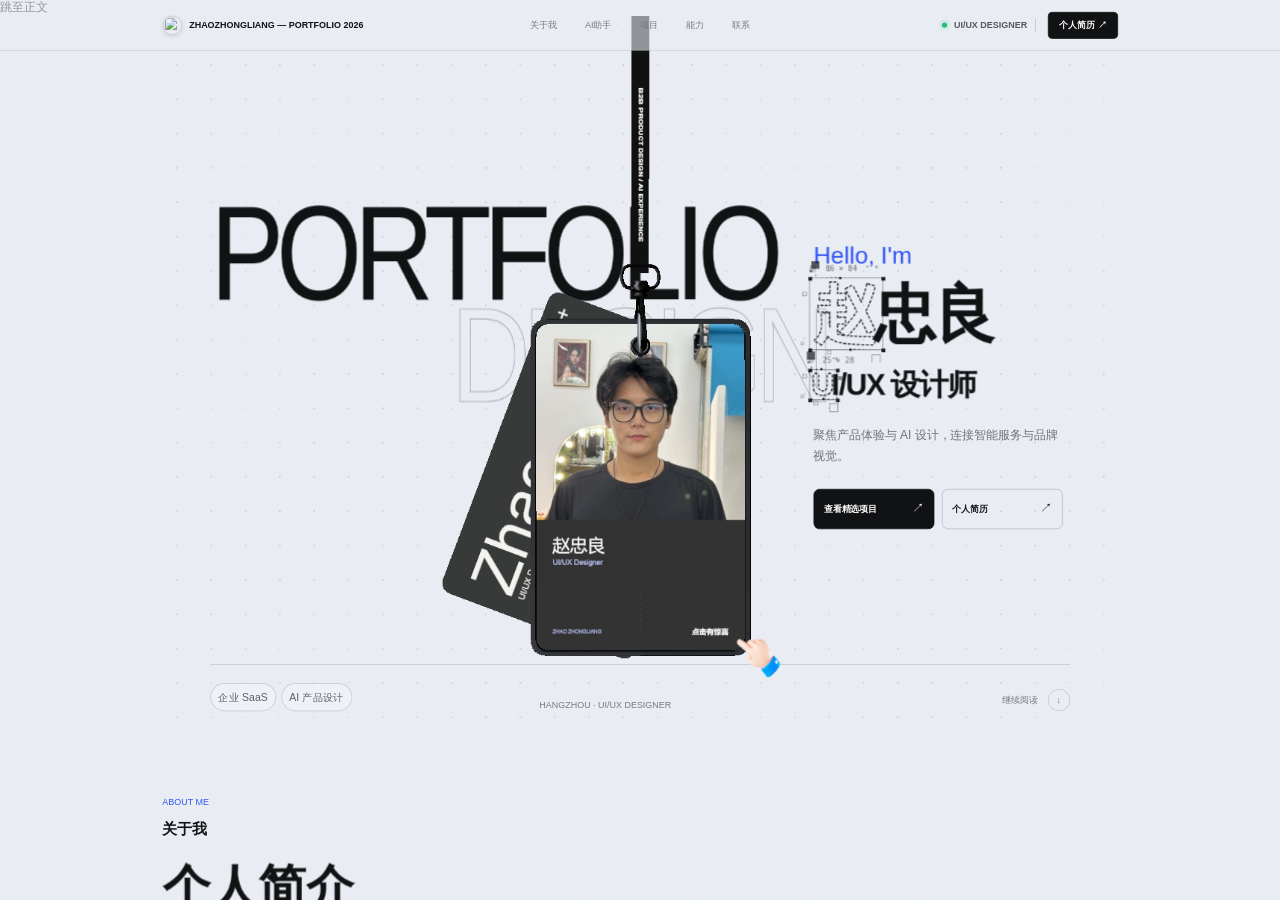
==== commit 6c28da11: "Publish updated portfolio projects, resume and travel demo" ====
--- a/index.html
+++ b/index.html
@@ -7,11 +7,10 @@
   <meta name="description" content="赵忠良，UI/UX 设计师；专注企业 SaaS、AI 产品与用户体验设计。" />
   <title>赵忠良 ZHAOZHONGLIANG — Portfolio 2026</title>
   <script>document.documentElement.classList.add("js");</script>
-  <script type="module" crossorigin src="./assets/index-BOmMUitf.js"></script>
+  <script type="module" crossorigin src="./assets/index-CclOV66X.js"></script>
   <link rel="modulepreload" crossorigin href="./assets/jsx-runtime-5Hoty8kP.js">
   <link rel="modulepreload" crossorigin href="./assets/client-CRw9Gpka.js">
-  <link rel="stylesheet" crossorigin href="./assets/index-C2_KTgj6.css">
-  <link rel="stylesheet" crossorigin href="./assets/responsive-layout-C8Uomwjz.css">
+  <link rel="stylesheet" crossorigin href="./assets/index-8FLGvEwF.css">
 </head>
 <body>
   <a class="skip-link" href="#top">跳至正文</a>
@@ -37,10 +36,12 @@
       <canvas class="hero-dot-field" aria-hidden="true"></canvas>
       <div class="display-title" aria-hidden="true"><span>PORTFOLIO</span><span>DESIGN</span></div>
 
-      <div id="lanyard-react-root" class="lanyard-react-root" role="group" aria-label="可拖拽并点击翻面的赵忠良个人工作牌，背面展示微信二维码" data-lanyard-state="loading">
-        <button class="lanyard-poster-action" type="button" aria-label="启用可拖拽的个人工作牌">
-          <img src="./assets/zhao-badge-C2iQPNTx.svg?v=surprise-2" alt="赵忠良，UI/UX 设计师个人工作牌" width="720" height="1660" />
-        </button>
+      <div id="lanyard-react-root" class="lanyard-react-root" role="group" aria-label="赵忠良个人工牌，背面展示微信二维码" data-lanyard-state="loading">
+        <div class="lanyard-poster">
+          <img class="lanyard-poster-front" src="./assets/badge-poster-front-BJncgeyZ.webp" alt="赵忠良，UI/UX 设计师个人工牌" width="560" height="864" />
+          <img class="lanyard-poster-back" src="./assets/badge-poster-back-DCeGzi7-.webp" alt="赵忠良的微信二维码" width="560" height="864" />
+          <button class="lanyard-poster-action" type="button" aria-label="显示工牌背面" aria-pressed="false" disabled></button>
+        </div>
         <div id="lanyard-react-mount" class="lanyard-react-mount" aria-hidden="true"></div>
         <span id="lanyard-live-hint" class="lanyard-live-hint" aria-hidden="true"></span>
       </div>
@@ -77,7 +78,7 @@
           <figure><img src="./assets/zhao-portrait-DDwQSJ4i.jpg" alt="赵忠良个人照片" loading="lazy"></figure>
           <h2 id="about-name">赵忠良</h2>
           <p class="about-english">ZHONGLIANG</p>
-          <p class="about-summary">UI/UX 设计师。关注 AI 服务与产品体验，擅长梳理业务场景、设计用户操作流程并完成界面交付。</p>
+          <p class="about-summary">UI/UX 设计师，擅长把复杂业务梳理成清晰的用户流程，完成从交互设计到界面交付。项目涵盖 AI 智能客服、购票小程序与运营视觉。</p>
           <address>
             <div><span class="about-contact-label">电话</span><a href="tel:+8615069496560">150 6949 6560</a></div>
             <div><span class="about-contact-label">邮箱</span><a href="mailto:zhongliangz130@163.com">zhongliangz130@163.com</a></div>
@@ -97,25 +98,25 @@
             <div>
               <h4>北京沃克沃克管理咨询有限公司</h4>
               <p class="about-date">2026.03 至今 / UI/UX 设计</p>
-              <p>负责 ANA 全日空航空的智能客服体验升级和购票小程序设计，覆盖旅客端与运营后台，从业务梳理、流程设计推进到界面交付。</p>
+              <p>负责 ANA 全日空航空智能客服端与运营后台的体验升级，以及购票小程序的交互与 UI 设计，涵盖业务场景梳理、流程优化和界面交付。</p>
             </div>
           </div>
           <div class="about-row">
             <h3>项目经历</h3>
             <div class="about-projects">
               <article>
-                <h4>ANA 全日空航空 / 智能客服与购票小程序</h4>
-                <ul>
-                  <li>设计旅客端 AI 问答、追问、转人工和反馈流程，完善对话卡片与服务状态。</li>
+                <h4>ANA 全日空航空 / AI 智能客服与购票小程序</h4>
+                <ul>
+                  <li>设计智能客服端的 AI 问答、追问、转人工与反馈流程，完善对话卡片和服务状态。</li>
                   <li>设计运营后台的 RAG 知识库、历史问答、官网知识接入及 Excel 数据导入功能。</li>
-                  <li>设计小程序从航班查询、选价到填写订单和支付的完整流程，交付订单管理及待支付、已出票等关键状态。</li>
+                  <li>设计从航班查询、选价到填写订单和支付的购票流程，完成订单管理及待支付、已出票等页面设计。</li>
                 </ul>
               </article>
               <article>
                 <h4>设计规范走查 / Agent 搭建</h4>
                 <ul>
-                  <li>将规范检查、交付说明与还原度评估整合到同一个走查 Agent。</li>
-                  <li>整理设计规范知识、配置检查规则并迭代测试，减少重复核查与交付沟通。</li>
+                  <li>搭建设计规范走查 Agent，整合规范检查、交付说明和界面还原度评估。</li>
+                  <li>结构化整理设计规范，配置检查规则并迭代测试，减少重复核查和沟通成本。</li>
                 </ul>
               </article>
               <article>
@@ -160,7 +161,7 @@
       <div class="project-grid" aria-label="核心项目入口">
         <a class="project-card reveal" href="portfolio-project2-coda-loom.html">
           <div class="project-card-meta"><span>01 / AI CUSTOMER SERVICE</span><span>PRODUCT DESIGN</span></div>
-          <div class="project-card-copy"><div class="project-card-title"><h3>航空智能客服升级 2.0</h3><i aria-hidden="true">↗</i></div><p>目前已上线项目，全链路接入 AI 实现智能客服系统设计。</p></div>
+          <div class="project-card-copy"><div class="project-card-title"><h3>航空智能客服升级和小程序设计</h3><i aria-hidden="true">↗</i></div><p>目前已上线项目，全链路接入 AI 实现智能客服系统设计。</p></div>
           <figure><img src="./assets/1-highres-20261120-BLD0twxX.png" alt="项目 1 封面" loading="lazy" decoding="async" /></figure>
         </a>
         <a class="project-card reveal" data-reveal-delay="70" href="portfolio-project1-crm.html">
@@ -239,7 +240,7 @@
     </section>
   </main>
 
-  <script src="main.js?v=badge-hand-loop"></script>
+  <script src="main.js?v=badge-poster"></script>
 <script src="travel-planner-resize.js"></script>
 <script src="desktop-frame.js"></script>
 </body>
--- a/assets/index-8FLGvEwF.css
+++ b/assets/index-8FLGvEwF.css
@@ -0,0 +1 @@
+*{scrollbar-width:none!important}::-webkit-scrollbar{display:none}:root{--paper:#e9edf3;--ink:#111214;--muted:#707278;--line:#1112142e;--blue:#2e52f5;--acid:#d8ff64;--page:min(1800px, calc(100vw - 64px));--font-sans:"Microsoft YaHei", "PingFang SC", "Noto Sans CJK SC", Arial, sans-serif;--fs-display-xl:120px;--lh-display-xl:136px;--fs-display-l:88px;--lh-display-l:104px;--fs-h1:64px;--lh-h1:80px;--fs-h2:48px;--lh-h2:64px;--fs-h3:32px;--lh-h3:44px;--fs-h4:24px;--lh-h4:34px;--fs-body-l:18px;--lh-body-l:32px;--fs-body:16px;--lh-body:28px;--fs-support:14px;--lh-support:22px;--fs-meta:12px;--lh-meta:18px}*{box-sizing:border-box}html{scroll-behavior:smooth;background:var(--paper);scroll-padding-top:82px}body{color:var(--ink);background:var(--paper);font-family:var(--font-sans);-webkit-font-smoothing:antialiased;margin:0;overflow-x:hidden}::selection{color:#fff;background:var(--blue)}a{color:inherit;text-decoration:none}.page{width:var(--page);margin-inline:auto}.topbar{--nav-gutter:max(24px,calc((100vw - 1800px)/2));width:100%;max-width:none;height:68px;padding:0 var(--nav-gutter);z-index:120;box-shadow:none;-webkit-backdrop-filter:blur(18px)saturate(120%);background:#e9edf399;border:0;border-bottom:1px solid #1112141f;border-radius:0;grid-template-columns:1fr auto 1fr;align-items:center;margin:0;transition:background .28s,border-color .28s,box-shadow .28s;display:grid;position:fixed;top:0;left:0;transform:none}.topbar.is-scrolled{background:#e9edf3ed;border-bottom-color:#1112142b;box-shadow:0 12px 38px #191f2a13}.wordmark{text-transform:uppercase;align-items:center;gap:10px;width:max-content;font-size:11px;font-weight:800;transition:color .25s;display:inline-flex}.wordmark-avatar{object-fit:cover;border:1px solid #11121429;border-radius:50%;flex:0 0 26px;width:26px;height:26px;display:block;box-shadow:0 2px 7px #1112141f}.wordmark:hover{color:var(--blue)}.topnav{color:#777a80;background:0 0;border:0;border-radius:0;align-self:stretch;align-items:stretch;gap:34px;padding:0;font-size:12px;display:flex;position:relative}.topnav a{--nav-lift:0px;z-index:2;height:100%;color:inherit;transform:translateY(var(--nav-lift));align-items:center;padding:0 2px;transition:color .22s,transform .22s cubic-bezier(.2,.75,.2,1);display:flex;position:relative}.topnav a:hover,.topnav a:focus-visible,.topnav a.is-active{color:var(--ink);outline:0}.topnav-indicator{z-index:1;background:var(--blue);opacity:0;pointer-events:none;width:20px;height:2px;transition:width .34s cubic-bezier(.2,.75,.2,1),transform .34s cubic-bezier(.2,.75,.2,1),opacity .18s;position:absolute;bottom:-1px;left:0;transform:translate(0)}.topnav.has-indicator .topnav-indicator{opacity:1}.topright{justify-self:end;align-items:center;gap:16px;font-size:11px;font-weight:700;display:flex}.availability{color:#555960;background:0 0;border:0;border-radius:0;align-items:center;gap:9px;min-height:34px;padding:0;display:flex}.availability:after{content:"";background:#1112142e;width:1px;height:18px;margin-left:2px}.availability i{background:#23bd79;border-radius:50%;width:7px;height:7px;box-shadow:0 0 0 4px #23bd791a}.topright>a{border:1px solid var(--ink);color:#fff;background:var(--ink);border-radius:6px;align-items:center;min-height:36px;padding:0 14px;transition:color .22s,background .22s,border-color .22s,transform .22s;display:inline-flex}.topright>a:hover,.topright>a:focus-visible{color:#fff;border-color:var(--ink);background:var(--ink);transform:translateY(-1px)}.hero{--hero-gutter:max(32px, calc((100vw - 1800px) / 2));width:100%;min-height:100svh;padding:106px var(--hero-gutter) 28px;grid-template-rows:1fr auto;grid-template-columns:repeat(12,1fr);gap:0 18px;margin-inline:0;display:grid;position:relative;overflow:hidden}.hero-dot-field{z-index:0;pointer-events:none;opacity:.72;width:100%;height:100%;position:absolute;inset:0;-webkit-mask-image:radial-gradient(94% 92% at 50% 47%,#000 42%,#000000c7 72%,#0000 100%);mask-image:radial-gradient(94% 92% at 50% 47%,#000 42%,#000000c7 72%,#0000 100%)}.hero-kicker,.portrait-stage,.hero-intro,.hero-bottom{z-index:1;position:relative}.hero-kicker{z-index:4;grid-column:1/span 3;align-self:start;padding-top:20px;position:relative}.micro{color:var(--blue);letter-spacing:.13em;text-transform:uppercase;font:10px/1 ui-monospace,monospace}.hero-kicker p{max-width:260px;color:var(--muted);margin:18px 0 0;font-size:13px;line-height:1.7}.display-title{z-index:1;top:max(250px,17%);left:var(--hero-gutter);right:var(--hero-gutter);pointer-events:none;position:absolute}.display-title>span{letter-spacing:-.09em;white-space:nowrap;font-size:clamp(118px,12.5vw,238px);font-weight:650;line-height:.76;display:block}.display-title>span:last-child{color:#0000;-webkit-text-stroke:1.2px #11121452;margin-left:28%}.portrait-stage{z-index:7;pointer-events:none;grid-column:5/span 4;place-self:stretch center;width:min(520px,100%);min-height:640px;margin-top:0;position:relative}.lanyard-react-root,.lanyard-react-mount,.lanyard-wrapper{width:100%;height:100%;min-height:640px;position:relative}.lanyard-react-root{z-index:6;isolation:isolate;width:100%;max-width:none;height:640px;position:absolute;top:0;left:0;transform:none}.lanyard-react-mount{z-index:1;opacity:0;transition:opacity .34s;position:absolute;inset:0}.lanyard-poster{z-index:2;aspect-ratio:560/864;pointer-events:none;width:min(560px,100%);transition:opacity .34s;position:absolute;top:0;left:50%;transform:translate(-50%)}.lanyard-poster img{-webkit-user-select:none;user-select:none;-webkit-user-drag:none;width:100%;height:auto;display:block;position:absolute;inset:0}.lanyard-poster .lanyard-poster-back,.lanyard-poster[data-flipped] .lanyard-poster-front{visibility:hidden}.lanyard-poster[data-flipped] .lanyard-poster-back{visibility:visible}.lanyard-poster-action{cursor:pointer;background:0 0;border:0;width:52%;height:52%;padding:0;position:absolute;top:47%;left:24%}.lanyard-poster-action:enabled{pointer-events:auto}.lanyard-react-root[data-lanyard-state=live] .lanyard-react-mount{opacity:1}.lanyard-react-root:not([data-lanyard-state=live]) .lanyard-react-mount{pointer-events:none}.lanyard-react-root[data-lanyard-state=live] .lanyard-poster{opacity:0}.lanyard-poster-action:focus-visible{outline:2px solid var(--blue);outline-offset:4px;border-radius:18px}.lanyard-wrapper{justify-content:center;align-items:center;display:flex}.lanyard-wrapper canvas{touch-action:none;display:block;width:100%!important;height:100%!important}.lanyard-fallback{color:#11121480;letter-spacing:.1em;text-transform:uppercase;place-items:center;font:10px/1.4 ui-monospace,monospace;display:grid;position:absolute;inset:0}.lanyard-hint{z-index:2;color:#11121480;text-transform:uppercase;pointer-events:none;white-space:nowrap;align-items:center;gap:8px;font-size:10px;line-height:16px;display:flex;position:absolute;bottom:22px;left:50%;transform:translate(-50%)}.lanyard-hint:before{content:"";background:currentColor;width:18px;height:1px}.hero-actions{z-index:12;pointer-events:auto;grid-template-columns:repeat(2,minmax(0,1fr));gap:10px;width:min(460px,100%);margin-top:30px;display:grid;position:relative}.hero-action{--action-bg:transparent;--action-fg:var(--ink);--action-border:#11121438;border:1px solid var(--action-border);min-height:54px;color:var(--action-fg);background:var(--action-bg);pointer-events:auto;touch-action:manipulation;cursor:pointer;border-radius:8px;justify-content:space-between;align-items:center;gap:14px;padding:0 18px;transition:background-color .2s,border-color .2s,color .2s,opacity .15s,transform .2s;display:flex;position:relative}.hero-action>span{font-size:14px;font-weight:720;line-height:22px}.hero-action>i{flex:none;place-items:center;width:auto;height:auto;font-size:16px;font-style:normal;transition:transform .2s;display:grid}.hero-action.primary{--action-bg:#111214;--action-fg:#fff;--action-border:#111214}.hero-action:hover{--action-bg:#fff;--action-border:#11121438;transform:translateY(-1px)}.hero-action.primary:hover{--action-bg:#111214;--action-border:#111214}.hero-action:hover>i{transform:none}.hero-action:active{opacity:.78}.hero-action:focus-visible{outline:2px solid var(--blue);outline-offset:3px}.hero-intro{z-index:auto;grid-column:9/span 4;align-self:center;padding:12px 10px 0 28px;position:relative}.hero-intro h1{letter-spacing:-.055em;margin:0;font-size:clamp(40px,3.7vw,68px);font-weight:620;line-height:1.03}.hero-intro h1 em{color:var(--blue);font-family:var(--serif);letter-spacing:-.02em;margin-bottom:8px;font-size:.54em;font-weight:400;display:block}.hero-intro p{max-width:480px;color:var(--muted);margin:25px 0 0;font-size:15px;line-height:1.8}.hero-intro p strong{color:var(--ink)}.actions{z-index:7;isolation:isolate;gap:12px;margin-top:30px;display:flex;position:relative}.button{-webkit-backdrop-filter:blur(12px);backdrop-filter:blur(12px);cursor:pointer;will-change:transform;background:#ffffffb8;border:1px solid #11121429;border-radius:999px;justify-content:center;align-items:center;gap:26px;min-height:56px;padding:6px 22px;font-size:13px;font-weight:720;transition:background .25s,color .25s,border-color .25s,box-shadow .25s;display:inline-flex;box-shadow:0 8px 26px #1112140f,inset 0 1px #ffffffc7}.button span{color:#fff;background:var(--ink);border-radius:50%;place-items:center;width:40px;height:40px;margin-left:2px;font-size:15px;transition:transform .28s cubic-bezier(.2,.75,.2,1),background .25s,color .25s;display:grid}.actions .button{padding-right:7px}.button.primary{color:#fff;border-color:var(--ink);background:var(--ink);box-shadow:0 10px 30px #11121424}.button.primary span{color:var(--ink);background:#fff}.button:hover{border-color:#11121457;box-shadow:0 14px 34px #1112141f,inset 0 1px #ffffffd1}.button.primary:hover{background:#24262b;box-shadow:0 16px 38px #11121438}.button:hover span{transform:translate(2px,-2px)}.hero-bottom{z-index:5;border-top:1px solid var(--line);grid-area:2/1/auto/-1;grid-template-columns:3fr 5fr 4fr;align-items:end;gap:18px;padding-top:24px;display:grid;position:relative}.tags{flex-wrap:wrap;gap:7px;display:flex}.tag{border:1px solid var(--line);color:#5e6167;background:#ffffff42;border-radius:999px;padding:7px 10px;font-size:10px}.hero-bottom .center-note{text-align:center;color:#777a80;letter-spacing:.13em;text-transform:uppercase;font:9px/1 ui-monospace,monospace}.hero-bottom .scroll{color:#777a80;letter-spacing:.13em;text-transform:uppercase;justify-self:end;align-items:center;gap:13px;font:9px/1 ui-monospace,monospace;display:flex}.scroll:after{content:"↓";border:1px solid var(--line);border-radius:50%;place-items:center;width:28px;height:28px;display:grid}.capability{color:#f4f4f0;background:#111214;padding:130px 0 118px;scroll-margin-top:68px;position:relative;overflow:hidden}.capability:before{content:"";background:linear-gradient(90deg,var(--blue) 0 28%,#2e52f524 28% 100%);height:3px;position:absolute;inset:0 0 auto}.capability:after{content:"CAPABILITY";color:#0000;-webkit-text-stroke:1px #ffffff0e;pointer-events:none;white-space:nowrap;font-size:clamp(120px,17vw,310px);font-weight:700;line-height:.8;position:absolute;top:82px;right:-.035em}.capability>.page{z-index:1;position:relative}.capability-head{border-bottom:1px solid #fff3;grid-template-columns:3fr 9fr;align-items:start;gap:18px;padding-bottom:72px;display:grid}.capability-label{flex-direction:column;gap:22px;padding-top:8px;display:flex}.capability-label .micro{color:#8ba0ff}.capability-label p{color:#ffffff75;text-transform:uppercase;max-width:250px;margin:0}.capability-statement h2{max-width:1190px;margin:0;font-weight:620}.capability-statement h2 em{color:#8ba0ff}.capability-nowrap{white-space:nowrap}.capability-statement>p{color:#ffffff9e;max-width:760px;margin:34px 0 0}.capability-list{border-top:1px solid #fff3}.capability-item{--spot-x:50%;--spot-y:50%;isolation:isolate;border-bottom:1px solid #ffffff29;grid-template-columns:72px minmax(260px,3.4fr) minmax(390px,5.2fr) minmax(190px,2.2fr);align-items:center;gap:28px;min-height:176px;padding:30px 0;display:grid;position:relative;overflow:hidden}.capability-item:before{content:"";z-index:-2;background:radial-gradient(480px circle at var(--spot-x) var(--spot-y),#2e52f530,#2e52f50e 35%,transparent 72%);opacity:0;pointer-events:none;transition:opacity .32s;position:absolute;inset:0}.capability-item:after{content:"";z-index:2;background:var(--ink);transform-origin:0;pointer-events:none;height:2px;transition:transform .5s cubic-bezier(.2,.75,.2,1);position:absolute;bottom:-1px;left:0;right:0;transform:scaleX(0)}.capability-item:hover:before{opacity:1}.capability-item:hover:after{transform:scaleX(1)}.capability-index{color:#8ba0ff;align-self:start;padding-top:7px}.capability-title{z-index:1;transition:transform .4s cubic-bezier(.2,.75,.2,1);position:relative}.capability-item:hover .capability-title{transform:translate(8px)}.capability-title>span{color:#ffffff6b;text-transform:uppercase;display:block}.capability-title h3{color:#fff;margin:12px 0 0;font-weight:610}.capability-copy{z-index:1;position:relative}.capability-copy p{color:#ffffff9e;max-width:660px;margin:0}.capability-evidence{color:#ffffff5c;text-transform:uppercase;flex-wrap:wrap;gap:18px;margin-top:14px;display:flex}.capability-evidence span+span:before{content:"·";color:#8ba0ff;margin-right:18px}.capability-value{z-index:1;border-left:1px solid #ffffff29;flex-direction:column;justify-content:center;align-self:stretch;padding-left:24px;display:flex;position:relative}.capability-value>span{color:#8ba0ff;text-transform:uppercase}.capability-value strong{color:#fff;margin-top:8px;font-weight:600;display:block}.capability-value small{color:#ffffff6b;margin-top:6px;display:block}.capability-ghost{z-index:-1;color:#ffffff06;text-transform:uppercase;pointer-events:none;white-space:nowrap;font-size:104px;font-weight:760;line-height:1;transition:color .35s,transform .6s cubic-bezier(.2,.75,.2,1);position:absolute;top:50%;right:14px;transform:translate(28px,-50%)}.capability-item:hover .capability-ghost{color:#8ba0ff12;transform:translateY(-50%)}.capability-foot{color:#ffffff5c;text-transform:uppercase;justify-content:space-between;gap:24px;padding-top:24px;display:flex}.capability-foot span:last-child{color:#ffffffb3;text-align:right}.section{padding:130px 0}.section-head{border-bottom:1px solid var(--line);grid-template-columns:3fr 9fr;align-items:end;gap:18px;padding-bottom:28px;display:grid}.section-head h2{letter-spacing:-.075em;margin:0;font-size:clamp(54px,6.7vw,120px);font-weight:620;line-height:.86}.section-head h2 em{font-family:var(--serif);font-weight:400}.work-index{border-top:1px solid var(--line);grid-template-columns:minmax(380px,4.3fr) minmax(0,7.7fr);align-items:start;gap:clamp(42px,5vw,92px);margin-top:28px;display:grid}.project-list{border-bottom:1px solid var(--line)}.project-entry{--project-accent:var(--blue);border-bottom:1px solid var(--line);grid-template-columns:42px minmax(0,1fr) 42px;align-items:center;gap:16px;min-height:158px;padding:25px 0;transition:color .28s,opacity .28s;display:grid;position:relative}.project-entry:before{content:"";z-index:-1;opacity:0;transform-origin:0;background:linear-gradient(90deg,#2e52f511,#0000 78%);transition:opacity .3s,transform .42s cubic-bezier(.2,.75,.2,1);position:absolute;inset:0 -18px;transform:scaleX(.94)}.project-entry:after{content:"";background:var(--project-accent);width:0;height:2px;transition:width .48s cubic-bezier(.2,.75,.2,1);position:absolute;bottom:-1px;left:0}.project-entry:hover:before,.project-entry:focus-visible:before,.project-entry.is-active:before{opacity:1;transform:scaleX(1)}.project-entry:hover:after,.project-entry:focus-visible:after,.project-entry.is-active:after{width:100%}.project-number{color:var(--project-accent);align-self:start;padding-top:5px}.project-copy>span{color:#7d8086;text-transform:uppercase;display:block}.project-copy h3{margin:14px 0 0;font-size:clamp(26px,2.15vw,38px);font-weight:620;line-height:1.18}.project-copy p{color:#73767c;margin:10px 0 0}.project-arrow{border:1px solid var(--line);border-radius:50%;place-items:center;width:38px;height:38px;font-size:14px;transition:transform .38s cubic-bezier(.2,.75,.2,1),background .28s,color .28s,border-color .28s;display:grid}.project-entry:hover .project-arrow,.project-entry:focus-visible .project-arrow,.project-entry.is-active .project-arrow{color:#fff;border-color:var(--project-accent);background:var(--project-accent);transform:rotate(45deg)}.project-entry.is-optional{--project-accent:#667184;opacity:.68}.project-entry.is-optional:hover,.project-entry.is-optional:focus-visible,.project-entry.is-optional.is-active{opacity:1}.project-mobile-cover{display:none}.project-preview{align-self:start;padding-top:28px;position:sticky;top:102px}.project-preview-link{outline:none;display:block}.project-preview-frame{--preview-x:50%;--preview-y:50%;--preview-rx:0deg;--preview-ry:0deg;aspect-ratio:1600/864;transform:perspective(1200px) rotateX(var(--preview-rx)) rotateY(var(--preview-ry));transform-style:preserve-3d;background:#e9edf3;border:1px solid #1214182e;transition:transform .32s cubic-bezier(.2,.75,.2,1),box-shadow .32s;position:relative;overflow:hidden;box-shadow:0 24px 60px #1b212d1a}.project-preview-frame:after{content:"";z-index:3;pointer-events:none;opacity:0;background:radial-gradient(420px circle at var(--preview-x) var(--preview-y),#ffffff57,transparent 68%);mix-blend-mode:soft-light;transition:opacity .28s;position:absolute;inset:0}.project-preview-link:hover .project-preview-frame,.project-preview-link:focus-visible .project-preview-frame{box-shadow:0 32px 74px #1b212d24}.project-preview-link:hover .project-preview-frame:after,.project-preview-link:focus-visible .project-preview-frame:after{opacity:1}.project-preview-image{object-fit:cover;opacity:0;width:100%;height:100%;transition:opacity .48s,transform .75s cubic-bezier(.2,.75,.2,1);position:absolute;inset:0;transform:scale(1.018)}.project-preview-image.is-active{opacity:1;transform:scale(1)}.project-preview-action{z-index:4;color:#fff;-webkit-backdrop-filter:blur(10px);backdrop-filter:blur(10px);background:#101114d6;border:1px solid #ffffffb8;border-radius:50%;place-items:center;min-width:48px;height:48px;font-size:16px;transition:transform .35s cubic-bezier(.2,.75,.2,1),background .3s;display:grid;position:absolute;bottom:18px;right:18px}.project-preview-link:hover .project-preview-action,.project-preview-link:focus-visible .project-preview-action{background:var(--blue);transform:rotate(45deg)}.contact{padding:125px 0 34px}.contact-top{grid-template-columns:3fr 9fr;gap:18px;display:grid}.contact h2{letter-spacing:-.09em;margin:0;font-size:clamp(70px,10.5vw,194px);font-weight:620;line-height:.82}.contact h2 em{color:var(--blue);font-family:var(--serif);font-weight:400}.contact-row{border-top:1px solid var(--line);border-bottom:1px solid var(--line);grid-template-columns:1fr auto auto;align-items:center;gap:32px;margin-top:80px;padding:24px 0;display:grid}.email{letter-spacing:-.03em;font-size:clamp(22px,2vw,34px)}.contact-note{color:var(--muted);font-size:12px}.footer{color:#74767c;letter-spacing:.12em;text-transform:uppercase;justify-content:space-between;align-items:center;min-height:96px;font:9px/1 ui-monospace,monospace;display:flex}.cursor{z-index:100;pointer-events:none;mix-blend-mode:difference;border:1px solid #fffc;border-radius:50%;width:12px;height:12px;transition:width .18s,height .18s,background .18s;position:fixed;top:0;left:0;transform:translate(-40px,-40px)translate(-50%,-50%)}.cursor.active{background:#fff;width:34px;height:34px}@media (width<=1100px){:root{--page:min(1040px,calc(100vw - 44px))}.display-title>span{font-size:15vw}.hero-intro{grid-column:9/-1;padding-left:10px}.portrait-stage{grid-column:4/span 5}.capability-item{grid-template-columns:58px minmax(230px,3fr) minmax(330px,4.8fr) minmax(165px,2fr);gap:20px}.work-index{grid-template-columns:minmax(320px,4.5fr) minmax(0,7.5fr);gap:34px}}@media (width<=820px){:root{--page:calc(100vw - 32px)}.topbar{--nav-gutter:16px;width:100%;height:60px;padding:0 var(--nav-gutter);border-radius:0;justify-content:space-between;display:flex}.wordmark{white-space:nowrap;text-overflow:ellipsis;min-width:0;max-width:calc(100% - 128px);overflow:hidden}.topnav{display:none}.hero{--hero-gutter:16px;flex-direction:column;min-height:auto;padding-top:92px;display:flex}.display-title{display:none}.hero-dot-field{opacity:.46}.hero-kicker{order:1;padding:0}.hero-intro{order:2;padding:42px 0 0}.portrait-stage,.lanyard-react-root{display:none}.hero-actions{margin-top:26px}.hero-bottom{order:4}.hero-intro h1{font-size:62px}.hero-bottom{grid-template-columns:1fr;gap:22px;margin-top:50px}.hero-bottom .center-note{text-align:left}.hero-bottom .scroll{justify-self:start}.capability{padding:90px 0 82px}.capability-head{grid-template-columns:1fr;gap:38px;padding-bottom:56px}.capability-label{flex-direction:row;justify-content:space-between;align-items:flex-start}.capability-label p{text-align:right}.capability-item{grid-template-columns:46px minmax(0,1fr);gap:20px 18px;padding:28px 0}.capability-index{grid-area:1/1}.capability-title{grid-area:1/2}.capability-copy{grid-area:2/2}.capability-value{border-top:1px solid #ffffff1f;border-left:0;grid-area:3/2;min-height:72px;padding:16px 0 0}.capability-ghost{font-size:82px;top:62px;right:0}.section{padding:90px 0}.section-head{grid-template-columns:1fr}.section-head h2{font-size:72px}.work-index{grid-template-columns:1fr;gap:0}.project-preview{display:none}.project-entry{grid-template-columns:34px minmax(0,1fr) 42px;min-height:auto;padding:28px 0 34px}.project-entry:before{inset:0 -10px}.project-mobile-cover{aspect-ratio:1600/864;object-fit:cover;border:1px solid var(--line);grid-column:1/-1;width:100%;margin-top:18px;display:block}.contact-top,.contact-row{grid-template-columns:1fr}}@media (width<=520px){:root{--page:calc(100vw - 24px)}.hero{--hero-gutter:12px}.topbar{--nav-gutter:12px;height:60px}.topright{gap:6px}.availability{justify-content:center;width:30px;min-height:30px;padding:0}.availability:after{display:none}.topright>a{min-height:30px;padding:0 10px}.availability span{display:none}.hero-intro h1{font-size:49px}.hero-intro p{font-size:14px}.hero-actions{gap:6px;width:100%}.hero-action{gap:8px;min-height:54px;padding-left:14px}.hero-action>span{font-size:13px}.capability-label{flex-direction:column;gap:16px}.capability-label p{text-align:left}.capability-statement h2{font-size:48px;line-height:60px}.capability-statement>p{margin-top:24px}.capability-item{grid-template-columns:30px minmax(0,1fr);column-gap:14px}.capability-title h3{margin-top:8px}.capability-evidence{gap:9px}.capability-evidence span+span:before{margin-right:9px}.capability-foot{flex-direction:column;gap:10px}.capability-foot span:last-child{text-align:left}.actions{flex-direction:column}.button{width:100%}.section-head h2{font-size:52px}.project-entry{grid-template-columns:28px minmax(0,1fr) 38px;column-gap:12px}.project-copy h3{font-size:28px}.project-copy p{font-size:13px}.project-arrow{width:36px;height:36px}.contact h2{font-size:68px}.cursor{display:none}}body *,body :before,body :after{font-family:var(--font-sans)!important;letter-spacing:0!important}em{font-style:normal;font-family:inherit!important}.wordmark,.topnav,.topright,.micro,.portrait-meta,.hero-bottom .center-note,.hero-bottom .scroll,.case-index,.case-top,.case-keywords span,.case-visual:before,.case-link,.project-number,.project-copy>span,.footer,.capability-label p,.capability-index,.capability-title>span,.capability-evidence,.capability-value>span,.capability-foot{font-size:var(--fs-meta);line-height:var(--lh-meta)}.button,.tag,.hero-kicker p,.case-copy p,.project-copy p,.contact-note{font-size:var(--fs-support);line-height:var(--lh-support)}.hero-intro p,.capability-statement>p,.capability-copy p{font-size:var(--fs-body);line-height:var(--lh-body)}.capability-value small{font-size:var(--fs-support);line-height:var(--lh-support)}.display-title>span{font-size:clamp(150px,12vw,230px);line-height:.82}.hero-intro h1{font-size:var(--fs-h1);line-height:var(--lh-h1)}.hero-intro h1 em{font-size:var(--fs-h3);line-height:var(--lh-h3)}.hero-intro h1 .name-row{white-space:nowrap;display:block}.hero-intro h1 .name-cn{letter-spacing:-.05em;font-size:clamp(70px,5.6vw,96px);font-weight:800;line-height:1.08;display:block}.hero-intro h1 .role-line{white-space:nowrap;font-size:calc(var(--fs-h2) - 4px);line-height:calc(var(--lh-h2) - 4px);margin-top:clamp(14px,1.2vw,22px);display:block}.section-head h2,.capability-statement h2{font-size:var(--fs-display-l);line-height:var(--lh-display-l)}.capability-title h3{font-size:var(--fs-h3);line-height:var(--lh-h3)}.capability-value strong{font-size:var(--fs-h4);line-height:var(--lh-h4)}.case-copy h3{font-size:var(--fs-h2);line-height:var(--lh-h2)}.project-copy h3{font-size:var(--fs-h3);line-height:var(--lh-h3)}.contact h2{font-size:var(--fs-display-xl);line-height:var(--lh-display-xl)}.email{font-size:var(--fs-h4);line-height:var(--lh-h4)}@media (width<=820px){:root{--fs-display-xl:64px;--lh-display-xl:76px;--fs-display-l:56px;--lh-display-l:68px;--fs-h1:44px;--lh-h1:56px;--fs-h2:36px;--lh-h2:48px;--fs-h3:28px;--lh-h3:40px;--fs-h4:22px;--lh-h4:32px;--fs-body-l:17px;--lh-body-l:30px}}@media (width<=520px){:root{--fs-display-l:48px;--lh-display-l:60px}}.capability-simple{color:var(--ink);background:var(--paper);border-top:0;padding:138px 0 128px}.capability-simple:before{background:#11121413;height:1px}.capability-simple:after{display:none}.capability-intro{grid-template-columns:3fr 9fr;align-items:start;gap:18px;padding-bottom:54px;display:grid}.capability-intro .micro{color:var(--blue);padding-top:12px}.section-label{flex-direction:column;align-items:flex-start;gap:14px;padding-top:12px;display:flex}.section-label .micro{padding-top:0}.section-label strong{letter-spacing:0;font-size:20px;font-weight:650;line-height:28px}.capability-intro h2{max-width:none;font-size:var(--fs-display-l);line-height:var(--lh-display-l);white-space:nowrap;margin:0;font-weight:620}.capability-intro p{max-width:none;color:var(--muted);font-size:var(--fs-body);line-height:var(--lh-body);white-space:nowrap;margin:26px 0 0}.capability-grid{grid-template-columns:repeat(4,minmax(0,1fr));display:grid}.capability-card{cursor:default;background:0 0;border-left:1px solid #11121416;flex-direction:column;min-height:310px;padding:12px 28px 18px;display:flex}.capability-card:first-child{border-left:0;padding-left:0}.capability-card:last-child{padding-right:0}.capability-card-top{color:#777a80;font-size:var(--fs-meta);line-height:var(--lh-meta);text-transform:uppercase;justify-content:space-between;gap:18px;display:flex}.capability-card-top span:first-child{color:var(--blue)}.capability-icon{width:54px;height:54px;color:var(--ink);background:#ffffff29;border:1px solid #11121429;border-radius:50%;place-items:center;margin-top:42px;display:grid}.capability-icon svg{fill:none;stroke:currentColor;stroke-width:1.6px;stroke-linecap:round;stroke-linejoin:round;width:22px;height:22px;display:block}.capability-card h3{font-size:var(--fs-h4);line-height:var(--lh-h4);margin:30px 0 0;font-weight:650}.capability-card p{color:var(--muted);font-size:var(--fs-support);line-height:var(--lh-support);margin:18px 0 0}.work-section{border-top:1px solid var(--line);padding:138px 0 126px;scroll-margin-top:68px}.work-head{grid-template-columns:3fr 9fr;align-items:start;gap:18px;padding-bottom:52px;display:grid}.work-head .micro{color:var(--blue);padding-top:12px}.work-head h2{font-size:var(--fs-display-l);line-height:var(--lh-display-l);margin:0;font-weight:620}.work-head p{max-width:none;color:var(--muted);font-size:var(--fs-body);line-height:var(--lh-body);white-space:nowrap;margin:22px 0 0}.project-grid{border-top:1px solid var(--line);border-bottom:1px solid var(--line);border-left:1px solid var(--line);border-radius:14px;grid-template-columns:repeat(3,minmax(0,1fr));gap:0;display:grid;overflow:hidden}.project-card{border-right:1px solid var(--line);background:0 0;outline:none;grid-template-rows:auto auto 1fr;align-content:start;min-width:0;transition:background-color .32s,box-shadow .25s;display:grid;position:relative;overflow:hidden}.project-card:after{content:"";z-index:2;background:var(--ink);transform-origin:0;height:2px;transition:transform .38s cubic-bezier(.2,.75,.2,1);position:absolute;inset:auto 24px 0;transform:scaleX(0)}.project-card figure{aspect-ratio:1600/864;border-bottom:1px solid var(--line);background:#dde2eb;grid-area:1/1;width:100%;margin:0;overflow:hidden}.project-card figure img{object-fit:cover;width:100%;height:100%;transition:transform .6s cubic-bezier(.2,.75,.2,1),filter .35s;display:block;transform:scale(1.001)}.project-card-meta{color:#777a80;font-size:var(--fs-meta);line-height:var(--lh-meta);text-transform:uppercase;flex-direction:row;grid-area:2/1;justify-content:space-between;gap:10px;padding:22px 24px 0;display:flex}.project-card-meta span:first-child{color:var(--blue)}.project-card-copy{grid-area:3/1;min-width:0;padding:28px 24px 34px}.project-card-title{justify-content:space-between;align-items:center;gap:18px;margin:0;display:flex}.project-card-title h3{margin:0;font-size:clamp(26px,2.05vw,38px);font-weight:640;line-height:1.24}.project-card-title i{border:1px solid var(--line);border-radius:6px;flex:0 0 36px;place-items:center;width:36px;height:36px;font-size:14px;font-style:normal;transition:color .25s,background .25s,border-color .25s,transform .28s;display:grid}.project-card-copy>p{color:var(--muted);font-size:var(--fs-support);line-height:var(--lh-support);margin:10px 0 0}.project-module-tags{flex-wrap:wrap;gap:7px;margin-top:20px;display:flex}.project-module-tags span{color:#5f6268;white-space:nowrap;background:#ffffff52;border:1px solid #11121424;border-radius:999px;align-items:center;min-height:27px;padding:3px 9px;font-size:11px;line-height:19px;display:inline-flex}.project-card:hover .project-card-title i,.project-card:focus-visible .project-card-title i{color:#fff;border-color:var(--ink);background:var(--ink);transform:translate(2px,-2px)}.project-card:hover,.project-card:focus-visible{background:#11121409}.project-card:focus-visible{box-shadow:0 0 0 2px var(--ink) inset}.project-card:hover:after,.project-card:focus-visible:after{transform:scaleX(1)}.project-card:hover figure img,.project-card:focus-visible figure img{transform:scale(1.022)}.showcase-section{border-top:1px solid var(--line);padding:138px 0 126px;scroll-margin-top:68px}.showcase-head{grid-template-columns:3fr 9fr;align-items:start;gap:18px;padding-bottom:52px;display:grid}.showcase-head .micro{color:var(--blue);padding-top:12px}.showcase-head h2{font-size:var(--fs-display-l);line-height:var(--lh-display-l);text-wrap:balance;margin:0;font-weight:620}.showcase-head p{max-width:none;color:var(--muted);font-size:var(--fs-body);line-height:var(--lh-body);white-space:nowrap;margin:22px 0 0}.asset-links{border-top:1px solid var(--line);border-bottom:1px solid var(--line);grid-template-columns:repeat(5,minmax(0,1fr));display:grid}.asset-link{border-right:1px solid var(--line);outline:none;flex-direction:column;min-width:0;min-height:242px;padding:26px;transition:background-color .24s,transform .18s;display:flex;position:relative}.asset-link:last-child{border-right:0}.asset-link:after{content:"";background:var(--ink);transform-origin:0;height:2px;transition:transform .28s;position:absolute;inset:auto 26px 0;transform:scaleX(0)}.asset-link-top{color:#777a80;font-size:var(--fs-meta);line-height:var(--lh-meta);text-transform:uppercase;justify-content:space-between;align-items:center;gap:16px;display:flex}.asset-link-top i{color:var(--ink);font-size:16px;font-style:normal;transition:transform .24s}.asset-link-icon{width:48px;height:48px;color:var(--ink);border:1px solid var(--line);background:#fff3;border-radius:50%;place-items:center;margin:34px 0 26px;display:grid}.asset-link-icon svg{fill:none;stroke:currentColor;stroke-width:1.6px;stroke-linecap:round;stroke-linejoin:round;width:22px;height:22px}.asset-link-icon.asset-link-icon-image{width:64px;height:64px;box-shadow:none;background:0 0;border:1px solid #ffffffeb;border-radius:16px;overflow:hidden}.asset-link-icon-image img{object-fit:contain;width:100%;height:100%;transition:transform .2s cubic-bezier(.2,.72,.2,1);display:block}.asset-link-copy{grid-template-rows:minmax(44px,auto) minmax(44px,auto);align-content:end;min-width:0;margin-top:auto;display:grid}.asset-link-copy strong{font-size:var(--fs-h4);line-height:var(--lh-h4);font-weight:640;display:block}.asset-link-copy p{color:var(--muted);font-size:var(--fs-support);line-height:var(--lh-support);margin:6px 0 0}.asset-link:hover,.asset-link:focus-visible{background:#1112140a}.asset-link:hover:after,.asset-link:focus-visible:after{transform:scaleX(1)}.asset-link:hover .asset-link-top i,.asset-link:focus-visible .asset-link-top i{transform:translate(2px,-2px)}.asset-link:active{background:#11121413;transform:scale(.988)}.asset-link:active .asset-link-icon-image img{transform:scale(.93)}.asset-link:active .asset-link-top i{transform:translate(3px,-3px)}.appendix-entry{border-top:1px solid var(--line);border-bottom:1px solid var(--line);background:0 0;outline:none;grid-template-columns:140px minmax(280px,1fr) 160px 40px;align-items:center;gap:28px;margin-top:26px;padding:18px 0;transition:background-color .24s,transform .18s;display:grid}.appendix-index,.appendix-copy>span{color:#777a80;font-size:var(--fs-meta);line-height:var(--lh-meta);text-transform:uppercase}.appendix-copy h3{font-size:var(--fs-h4);line-height:var(--lh-h4);margin:7px 0 0;font-weight:640}.appendix-copy p{color:var(--muted);font-size:var(--fs-support);line-height:var(--lh-support);margin:5px 0 0}.appendix-module-tags{flex-wrap:wrap;gap:6px;margin-top:11px;display:flex}.appendix-module-tags span{color:#62656b;white-space:nowrap;background:#ffffff4d;border:1px solid #11121421;border-radius:999px;align-items:center;min-height:24px;padding:2px 8px;font-size:10.5px;line-height:18px;display:inline-flex}.appendix-entry img{aspect-ratio:1600/864;object-fit:cover;border:1px solid var(--line);opacity:.72;width:100%;height:auto;display:block}.appendix-entry>i{border:1px solid var(--line);place-items:center;width:38px;height:38px;font-style:normal;transition:color .25s,background .25s,border-color .25s;display:grid}.appendix-entry:hover>i,.appendix-entry:focus-visible>i{color:#fff;border-color:var(--ink);background:var(--ink)}.appendix-entry:active{background:#1112140f;transform:scale(.992)}.contact{color:#f4f4f0;background:#111214;padding:126px 0 28px;scroll-margin-top:68px;position:relative}.contact:before{content:"";background:var(--blue);height:2px;position:absolute;inset:0 0 auto}.contact-head{grid-template-columns:3fr 9fr;align-items:start;gap:18px;padding-bottom:62px;display:grid}.contact-head .micro{color:#8ba0ff;padding-top:11px}.capability-intro .section-label .micro,.work-head .section-label .micro,.showcase-head .section-label .micro,.contact-head .section-label .micro{padding-top:0}.contact-head .section-label strong{color:#fff}.contact-head h2{color:#fff;max-width:none;font-size:var(--fs-display-l);line-height:var(--lh-display-l);margin:0;font-weight:620}.contact-head-main{grid-template-columns:minmax(0,1fr) clamp(210px,22vw,248px);align-items:start;gap:clamp(30px,5vw,76px);min-width:0;display:grid}.contact-qr{background:#fff;border:1px solid #fff3;border-radius:14px;justify-self:end;width:100%;margin:0;padding:9px;overflow:hidden}.contact-qr img{border-radius:8px;width:100%;height:auto;display:block}.contact-links{grid-template-columns:1.25fr 1fr 1.15fr;gap:12px;display:grid}.contact-link{background:#ffffff06;border:1px solid #ffffff1f;border-radius:12px;flex-direction:column;justify-content:space-between;align-items:flex-start;gap:34px;min-width:0;min-height:188px;padding:24px 24px 26px;transition:color .25s,background .25s,border-color .25s,transform .28s;display:flex;position:relative}.contact-link.contact-static{cursor:default;-webkit-user-select:text;user-select:text}.contact-link>span{color:#fff6;font-size:var(--fs-meta);line-height:var(--lh-meta);text-transform:uppercase}.contact-link strong{color:#fff;overflow-wrap:anywhere;max-width:100%;font-size:clamp(21px,1.7vw,30px);font-weight:560;line-height:1.3}.contact-link i{border:1px solid #11121438;place-items:center;width:34px;height:34px;font-style:normal;transition:color .25s,background .25s,border-color .25s,transform .28s;display:grid;position:absolute;top:20px;right:20px}a.contact-link{color:#111214;background:#fff;border-color:#fff}a.contact-link>span{color:#1112147a}a.contact-link strong{color:#111214;max-width:240px}a.contact-link:hover,a.contact-link:focus-visible{background:#fff;border-color:#111214;outline:none;transform:translateY(-3px)}a.contact-link:hover strong,a.contact-link:focus-visible strong{color:#111214}a.contact-link:hover i,a.contact-link:focus-visible i{color:#fff;background:#111214;border-color:#111214;transform:translate(2px,-2px)}.contact .footer{color:#ffffff6b;border-bottom:0;min-height:88px}.capability-intro,.work-head,.showcase-head,.contact-head{grid-template-columns:minmax(0,1fr);gap:34px}.capability-intro>div:last-child,.work-head>div:last-child,.showcase-head>div:last-child,.contact-head-main{justify-self:start;width:100%}@media (width<=1180px){.asset-links{grid-template-columns:repeat(2,minmax(0,1fr))}.asset-link:nth-child(2n){border-right:0}.asset-link:nth-child(-n+4){border-bottom:1px solid var(--line)}.asset-link:last-child{border-right:0;grid-column:1/-1}}@media (width>=901px) and (width<=1200px){.contact-head-main{grid-template-columns:minmax(0,1fr) clamp(170px,18vw,192px);gap:18px}.contact-head h2{font-size:clamp(68px,8vw,82px);line-height:1.18}}@media (width>=901px) and (width<=960px){.contact-head-main{grid-template-columns:1fr;gap:32px}.contact-qr{justify-self:start;width:min(100%,220px)}}@media (width<=900px){.capability-simple,.work-section,.showcase-section{padding-top:96px;padding-bottom:88px}.capability-intro,.work-head,.showcase-head,.contact-head{grid-template-columns:1fr;gap:24px}.capability-intro .micro,.work-head .micro,.showcase-head .micro,.contact-head .micro{padding-top:0}.capability-intro h2,.capability-intro p,.work-head p,.showcase-head p{white-space:normal}.section-label{gap:8px;padding-top:0}.capability-grid{grid-template-columns:repeat(2,minmax(0,1fr));row-gap:54px}.capability-card{min-height:270px;padding:10px 26px 12px}.capability-card:nth-child(odd){border-left:0;padding-left:0}.capability-card:nth-child(2n){padding-right:0}.capability-icon{margin-top:34px}.project-grid{grid-template-columns:1fr;gap:0}.project-card{grid-template-rows:auto 1fr;grid-template-columns:minmax(260px,.95fr) minmax(0,1.05fr)}.project-card figure{border-right:1px solid var(--line);border-bottom:0;grid-area:1/1/span 2}.project-card-meta{grid-area:1/2}.project-card-copy{grid-area:2/2}.project-card-title h3{font-size:32px}.asset-links{grid-template-columns:1fr}.asset-link{border-right:0;border-bottom:1px solid var(--line);min-height:0}.asset-link:last-child{border-bottom:0}.asset-link-icon{margin:28px 0 24px}.appendix-entry{grid-template-columns:110px minmax(0,1fr) 150px 40px;gap:18px}.contact{padding-top:92px}.contact-head-main{grid-template-columns:1fr;gap:32px}.contact-qr{justify-self:start;width:min(100%,240px)}.contact-links{grid-template-columns:1fr}.contact-link{min-height:128px}}@media (width<=520px){.capability-intro h2,.work-head h2,.showcase-head h2{font-size:44px;line-height:56px}.capability-grid{grid-template-columns:1fr;row-gap:38px}.capability-card,.capability-card:nth-child(n){border-left:0;min-height:0;padding:0 0 30px}.capability-icon{width:48px;height:48px;margin-top:28px}.capability-icon svg{width:20px;height:20px}.capability-card h3{margin-top:34px}.project-card{grid-template-rows:auto auto 1fr;grid-template-columns:minmax(0,1fr)}.project-card figure{border-right:0;border-bottom:1px solid var(--line);grid-area:1/1}.project-card-meta{grid-area:2/1;padding:18px 18px 0}.project-card-copy{grid-area:3/1;padding:24px 18px 30px}.project-card-title{margin-top:0}.project-card-title h3{font-size:28px;line-height:40px}.asset-link{padding:22px 20px}.asset-link:after{inset-inline:20px}.appendix-entry{grid-template-columns:minmax(0,1fr) 38px;padding:18px 16px}.appendix-index,.appendix-copy{grid-column:1}.appendix-entry img{display:none}.appendix-entry>i{grid-area:1/2/span 2}.contact-head h2{font-size:44px;line-height:56px}.contact-qr{width:min(100%,220px)}.contact-link{gap:22px;min-height:118px;padding:20px}.contact-link strong{font-size:20px}.contact-link i{top:16px;right:16px}.contact .footer{flex-direction:column;justify-content:center;align-items:flex-start;gap:10px}}@media (prefers-reduced-motion:reduce){*,:before,:after{scroll-behavior:auto!important;animation-duration:.01ms!important;animation-iteration-count:1!important}.cursor{display:none}.lanyard-react-mount,.lanyard-poster{transition:none}}.project-placeholder{color:var(--ink);background:radial-gradient(at 52% 42%,#f4f0e7,#dfe5ed 78%);flex-direction:column;justify-content:center;align-items:center;gap:8px;display:flex}.project-placeholder span{font-size:clamp(28px,2.5vw,44px);font-weight:650}.project-placeholder small{color:var(--muted);font-size:var(--fs-meta);letter-spacing:.12em}.asset-link-pending{cursor:default}.asset-link-pending:after{display:none}.appendix-preview{aspect-ratio:1600/864;border:1px solid var(--line);background:linear-gradient(140deg,#e5e9ef2e,#f2f3f40a 58%,#dce2eb24),url(./10-KGQpSMXu.avif) 50% 40%/cover no-repeat;width:100%}.contact-wechat{flex-direction:column;justify-content:flex-start;gap:8px;min-height:0;display:flex}.contact-wechat>span{color:#1112147a;font-size:var(--fs-meta);line-height:var(--lh-meta)}.contact-wechat>strong{color:var(--ink);letter-spacing:.04em;align-self:center;margin:0;font-size:12px;font-weight:500;line-height:1.4}.mobile-badge{display:none}.display-title>span{transform-origin:0 0;font-size:clamp(118px,12.5vw,238px);font-weight:400;line-height:.76;transform:scaleX(.82);letter-spacing:-.07em!important;font-family:Impact,Haettenschweiler,Arial Narrow Bold,sans-serif!important}.display-title>span:last-child{margin-left:28%}.hero-action{gap:8px;padding-inline:13px}.hero-action>span{white-space:nowrap;font-size:12px}@media (width<=820px){.portrait-stage{order:3;justify-content:center;width:100%;height:auto;min-height:0;margin:28px auto 0;display:flex}.lanyard-react-root{display:none}.mobile-badge{object-fit:contain;width:min(230px,62vw);height:auto;display:block}.portrait-stage .lanyard-hint{display:none}.hero-bottom{order:4}}@media (width>=821px) and (width<=1050px){.hero{flex-direction:column;min-height:auto;padding-top:88px;display:flex}.display-title,.lanyard-react-root{display:none}.portrait-stage{order:2;justify-content:center;width:100%;height:auto;min-height:0;margin:24px auto 0;display:flex}.mobile-badge{object-fit:contain;width:190px;height:auto;display:block}.portrait-stage .lanyard-hint{display:none}.hero-intro{order:1;width:100%;max-width:720px;margin:12px auto 0;padding:0}.hero-intro h1 .name-cn{font-size:58px}.hero-intro h1 .role-line{margin-top:8px;font-size:30px;line-height:1.3}.hero-actions{width:min(500px,100%);margin-top:22px}.hero-bottom{order:3;margin-top:38px}}@media (width>=901px) and (width<=1200px){.capability-intro h2,.work-head h2,.showcase-head h2{white-space:normal;font-size:clamp(54px,6.6vw,72px);line-height:1.12}.capability-intro p,.work-head p,.showcase-head p{white-space:normal}}.project-card .vibe-thumb{isolation:isolate;background:#e8edf8;position:relative}.vibe-thumb-art{text-align:center;background:radial-gradient(circle at 24% 52%,#79dbff9e,#0000 28%),radial-gradient(circle at 75% 38%,#a67dff85,#0000 34%),linear-gradient(120deg,#f5f8ff 2%,#e8effe 52%,#dfe3ff 100%);flex-direction:column;justify-content:center;align-items:center;gap:clamp(4px,.75vw,10px);padding:12px 5%;transition:transform .55s cubic-bezier(.2,.75,.2,1);display:flex;position:absolute;inset:0;overflow:hidden}.project-card:hover .vibe-thumb-art,.project-card:focus-visible .vibe-thumb-art{transform:scale(1.025)}.vibe-thumb-art:before{z-index:-1;content:"";aspect-ratio:1;border:1px solid #6f7ed633;border-radius:50%;width:70%;position:absolute;transform:rotate(-12deg)scaleY(.45)}.vibe-thumb-orbit{z-index:-1;border:1px solid #677de22e;border-radius:50%;width:72%;height:70%;position:absolute;transform:rotate(-10deg)}.vibe-thumb-number{z-index:-1;color:#5d69c112;letter-spacing:-.08em;font-size:clamp(112px,20vw,220px);font-weight:800;line-height:1;position:absolute;top:-15%;right:7%}.project-card .vibe-thumb-mark{object-fit:contain;border-radius:14px;flex:none;width:clamp(28px,4vw,48px);height:clamp(28px,4vw,48px);display:block;box-shadow:0 8px 20px #4f54b926}.vibe-thumb-kicker{color:#555d70;letter-spacing:.03em;background:#ffffff94;border:1px solid #3c476a1f;border-radius:99px;padding:3px 8px;font-size:clamp(7px,.66vw,9px);font-weight:700}.vibe-thumb-art h4{color:#151923;letter-spacing:-.035em;flex-direction:column;gap:1px;max-width:96%;margin:0;font-size:clamp(18px,2vw,27px);font-weight:760;line-height:1.14;display:flex}.vibe-thumb-art h4 span{color:#4324ec;font-size:1.22em}.vibe-thumb-art h4 strong{font-weight:750}.vibe-thumb-art p{color:#697187;max-width:78%;margin:2px 0 0;font-size:clamp(8px,.78vw,10px);line-height:1.55}.vibe-thumb-tags{gap:5px;margin-top:2px;display:flex}.vibe-thumb-tags span{color:#667087;background:#ffffff85;border:1px solid #57617c21;border-radius:99px;padding:3px 7px;font-size:clamp(6px,.65vw,8px)}.project-grid>.project-card{grid-column:span 2}.project-grid>.project-card:nth-child(n+4){border-top:1px solid var(--line);grid-column:span 3}.placeholder-cover{color:var(--muted);place-items:center;display:grid}.placeholder-cover span{opacity:.35;font-size:64px;font-weight:600}@media (width<=700px){.project-grid{grid-template-columns:1fr}.project-grid>.project-card,.project-grid>.project-card:nth-child(n+4){grid-column:1}}.project-grid{grid-template-columns:repeat(3,minmax(0,1fr))}.project-grid>.project-card,.project-grid>.project-card:nth-child(n+4){grid-column:auto}@media (width<=700px){.project-grid{grid-template-columns:1fr}}body{background-image:linear-gradient(#e9edf3e0,#e9edf3e0),url(./frosted-grain-BXJxmiZm.png);background-position:0 0,0 0;background-repeat:repeat,repeat;background-size:auto,auto}.contact{background-blend-mode:soft-light;background-blend-mode:normal;background-image:linear-gradient(#111214f0,#111214f0),url(./frosted-grain-BXJxmiZm.png);background-repeat:repeat,repeat;background-size:auto,auto}.project-grid>.project-card:nth-child(-n+3) figure img{object-fit:cover;width:100%;height:100%}.contact-link[href^=mailto\:]{container-type:inline-size}.contact-link[href^=mailto\:] strong{white-space:nowrap;overflow-wrap:normal;word-break:normal;max-width:100%;font-size:clamp(12px,7.2cqi,30px)}.travel-planner-section{background:0 0;padding-block:40px 72px}@media (width<=700px){.travel-planner-section{padding-block:24px 40px}}:root{--page:min(1440px,calc(100% - 64px))}.page{max-width:1440px}.topbar{--nav-gutter:max(32px,calc((100vw - 1440px)/2))}.hero{--hero-gutter:32px;width:min(100%,1504px);min-height:min(960px,100svh);margin-inline:auto}.case-page{--case-page-width:min(1440px,calc(100vw - 64px))}.case-main,.resume-main{max-width:1440px}.case-main>.case-hero{width:100%;max-width:100%;min-height:min(900px,100svh);margin-inline:0}@media (width>=1505px){.section-head h2{font-size:100px}.hero-intro h1 .name-cn{font-size:84px}.hero-intro h1 .role-line{font-size:40px}.display-title>span{font-size:180px}.contact h2{font-size:144px}}@media (width>=821px) and (width<=1440px){:root{--page:calc(100% - 48px)}.hero{--hero-gutter:24px}.topbar{--nav-gutter:24px}.section-head h2{font-size:clamp(52px,6.5vw,92px)}.project-card-title h3{font-size:clamp(23px,2.1vw,30px)}}@media (width<=1100px){.case-page{--case-page-width:calc(100vw - 40px)}}@media (width<=820px){:root{--page:calc(100% - 32px)}.hero{--hero-gutter:16px;min-height:auto}.case-page{--case-page-width:calc(100vw - 32px)}.topbar{--nav-gutter:16px}}@media (width<=520px){:root{--page:calc(100% - 24px)}.hero{--hero-gutter:12px}.topbar{--nav-gutter:12px}}.topbar.page{grid-template-columns:minmax(0,1fr) auto minmax(0,1fr);width:100%;max-width:none;margin:0}.topbar .topnav,.topbar .topnav a,.topbar .topright,.topbar .topright>a,.topbar .availability{white-space:nowrap;flex-shrink:0}.topbar .wordmark{white-space:nowrap;min-width:0;max-width:100%}@media (width>=821px) and (width<=1200px){.topbar .topnav{gap:20px}.topbar .availability{display:none}.topbar .wordmark{font-size:10px}.topbar .topright{gap:8px}}@media (width<=820px){.topbar.page{display:flex}.topbar .wordmark{max-width:calc(100% - 120px)}}#contact-title{letter-spacing:-.04em;font-size:clamp(54px,5.5vw,88px);line-height:1.2}#contact-title .portfolio-blur-text{line-height:inherit}@media (width<=520px){#contact-title{font-size:44px;line-height:1.25}}@media (width>=821px){:root{--page:min(1280px,calc(100% - 128px))}.page{max-width:1280px}.topbar.page{--nav-gutter:max(64px,calc((100vw - 1280px)/2));max-width:none}.hero{--hero-gutter:64px;width:min(100%,1408px)}.case-page{--case-page-width:min(1280px,calc(100vw - 128px))}.case-main,.resume-main{max-width:1280px}}@media (width<=820px){:root{--page:calc(100% - 64px)}.hero{--hero-gutter:32px}.topbar.page{--nav-gutter:32px}.case-page{--case-page-width:calc(100vw - 64px)}}@media (width<=520px){:root{--page:calc(100% - 48px)}.hero{--hero-gutter:24px}.topbar.page{--nav-gutter:24px}.case-page{--case-page-width:calc(100vw - 48px)}}@media (width>=701px){#work .project-grid{zoom:.8;width:100%;margin-inline:auto}}.about-profile{padding-block:72px;scroll-margin-top:80px}.about-profile-surface{color:#416477;background:radial-gradient(at 10% 0,#b9e1f7 0,#0000 55%),radial-gradient(at 100% 70%,#ddf5f7 0,#0000 55%),#f1f7f9;grid-template-columns:300px minmax(0,1fr);gap:48px;padding:48px 40px;display:grid;position:relative;overflow:hidden}.about-identity{position:relative}.about-caption{color:#69b8df;margin-bottom:20px;font-size:30px;font-style:italic;font-weight:700;display:block}.about-identity figure{aspect-ratio:1;background:#d8ebf5;border:1px solid #fff;border-radius:32px;margin:0 0 28px;overflow:hidden}.about-identity figure img{object-fit:cover;object-position:center 28%;width:100%;height:100%;display:block}.about-identity h2{color:#447aaa;letter-spacing:.08em;margin:0;font-size:40px;line-height:1.2}.about-english{color:#91b2c6;margin:8px 0 28px;font-size:22px}.about-identity address{color:#478097;overflow-wrap:anywhere;gap:16px;font-size:16px;font-style:normal;display:grid}.about-experience{gap:28px;padding-top:40px;display:grid}.about-row{grid-template-columns:120px minmax(0,1fr);align-items:start;gap:20px;display:grid}.about-row h3{color:#176190;margin:0;font-size:24px;line-height:1.5}.about-row h4{color:#3d5d71;margin:0 0 8px;font-size:17px;font-weight:700;line-height:1.5}.about-row p,.about-row li{color:#687f8d;margin:0;font-size:15px;line-height:1.75}.about-row .about-date{color:#488ec4;margin-bottom:8px}.about-projects{gap:20px;display:grid}.about-projects ul{margin:0;padding-left:20px}.about-tools{padding-top:2px}@media (width<=820px){.about-profile-surface{grid-template-columns:1fr;gap:32px;padding:28px 24px}.about-identity figure{max-width:280px}.about-experience{padding-top:0}.about-row{grid-template-columns:1fr;gap:12px}.about-identity address{gap:10px}.about-profile{padding-block:36px}}.about-profile-surface{background:0 0;padding:0;overflow:visible}.about-section-heading{margin-bottom:48px}.about-section-heading h2{letter-spacing:-.04em;color:var(--ink);margin:28px 0 0;font-size:64px;line-height:1.15}.about-experience{padding-top:0}.about-identity figure{background:0 0;border:0}.about-identity address>div{gap:6px;display:grid}.about-contact-label{color:var(--muted);font-size:12px;font-style:normal}.about-identity address{gap:20px}@media (width<=820px){.about-section-heading h2{font-size:44px}.about-section-heading{margin-bottom:32px}.about-profile-surface{padding:0}}#ai-assistant-title,#work-title,#capability-title{font-size:64px;line-height:1.15}@media (width<=820px){#ai-assistant-title,#work-title,#capability-title{font-size:44px;line-height:1.15}}#work .project-card figure img{object-fit:cover;object-position:center;image-rendering:auto;width:100%;height:100%;display:block}.contact-link i{border-radius:6px}.about-profile-surface,.about-identity h2,.about-row h3,.about-row h4{color:var(--ink)}.about-row p,.about-row li,.about-row .about-date,.about-english,.about-contact-label{color:var(--muted)}.about-identity address{color:var(--ink)}.about-identity address a:hover{color:var(--blue)}.about-summary{color:var(--muted);margin:-12px 0 24px;font-size:15px;line-height:1.75}.about-tools p+p{margin-top:4px}.about-tools strong{color:var(--ink);margin-inline-end:8px;font-weight:600}@media (width>=1051px){.hero{grid-template-rows:minmax(0,1fr) auto;height:960px;min-height:960px;max-height:960px}.hero .portrait-stage{min-height:0}.hero .lanyard-react-root{min-height:864px;height:864px!important;top:0!important}.hero .lanyard-react-mount,.hero .lanyard-wrapper{height:100%;min-height:0}}.hero{--badge-hand:url(./click-hand-V2ipg_S3.png);--badge-hand-size:100px}.lanyard-live-hint,.lanyard-poster-action:after,.mobile-badge-action:after{width:var(--badge-hand-size);height:var(--badge-hand-size);background:var(--badge-hand) center / contain no-repeat;pointer-events:none;position:absolute;transform:translate(-51%,-60%)}.lanyard-live-hint{z-index:3;visibility:hidden}.lanyard-live-hint[data-badge-poke=playing]:not([hidden]){animation:.48s infinite lanyard-poke}@media (prefers-reduced-motion:reduce){.lanyard-live-hint[data-badge-poke=playing]:not([hidden]){animation-duration:.32s!important;animation-iteration-count:infinite!important}}@keyframes lanyard-poke{0%,65%,to{translate:0}28%{animation-timing-function:ease-out;translate:-9px -9px}}.lanyard-react-root:not([data-lanyard-state=live]) .lanyard-live-hint{display:none}.lanyard-react-root:not([data-lanyard-state=live])+.portrait-stage .lanyard-hint{visibility:hidden}.lanyard-poster-action:after,.mobile-badge-action:after{content:"";top:100%;left:100%}.hero[data-badge-hint-dismissed] .lanyard-poster-action:after,.hero[data-badge-hint-dismissed] .mobile-badge-action:after{content:none}.mobile-badge-action{pointer-events:auto;cursor:pointer;background:0 0;border:0;padding:0;display:none;position:relative}.mobile-badge-action:disabled{cursor:default}@media (width<=1050px){.hero{--badge-hand-size:78px}.mobile-badge-action{display:block}}.tech-text{touch-action:pan-y;-webkit-user-select:none;user-select:none;width:100%;height:100%;position:relative}.tech-text-canvas{width:100%;height:100%;display:block}.heading-effect-slot{display:contents}.heading-effect-slot,.heading-original{letter-spacing:inherit!important;font-family:inherit!important}.blur-heading-host:not(.heading-effect-ready)>.heading-effect-slot,.blur-heading-host.heading-effect-ready>.heading-original{display:none}.tech-heading-host{position:relative}.tech-heading-host:not(.heading-effect-ready)>.heading-effect-slot,.tech-heading-host.heading-effect-ready>.heading-original{visibility:hidden}.blur-heading-host .portfolio-blur-text{font:inherit;letter-spacing:inherit;line-height:inherit;color:inherit;margin:0;padding:0}.blur-heading-host .portfolio-blur-text span{font:inherit;letter-spacing:inherit;color:inherit}.display-title>span .portfolio-blur-text,.display-title>span .portfolio-blur-text span{font-family:Impact,Haettenschweiler,Arial Narrow Bold,sans-serif!important;font-weight:400!important;font-size:inherit!important;line-height:inherit!important;letter-spacing:-.07em!important}.portfolio-tech-wrap{width:111.111%;height:150%;position:absolute;top:-25%;left:-5.5555%}#hero-title{z-index:13;pointer-events:auto;position:relative}#hero-title .portfolio-tech-wrap,#hero-title .tech-text,#hero-title .tech-text-canvas{pointer-events:auto}.hero-intro{z-index:12;pointer-events:none}
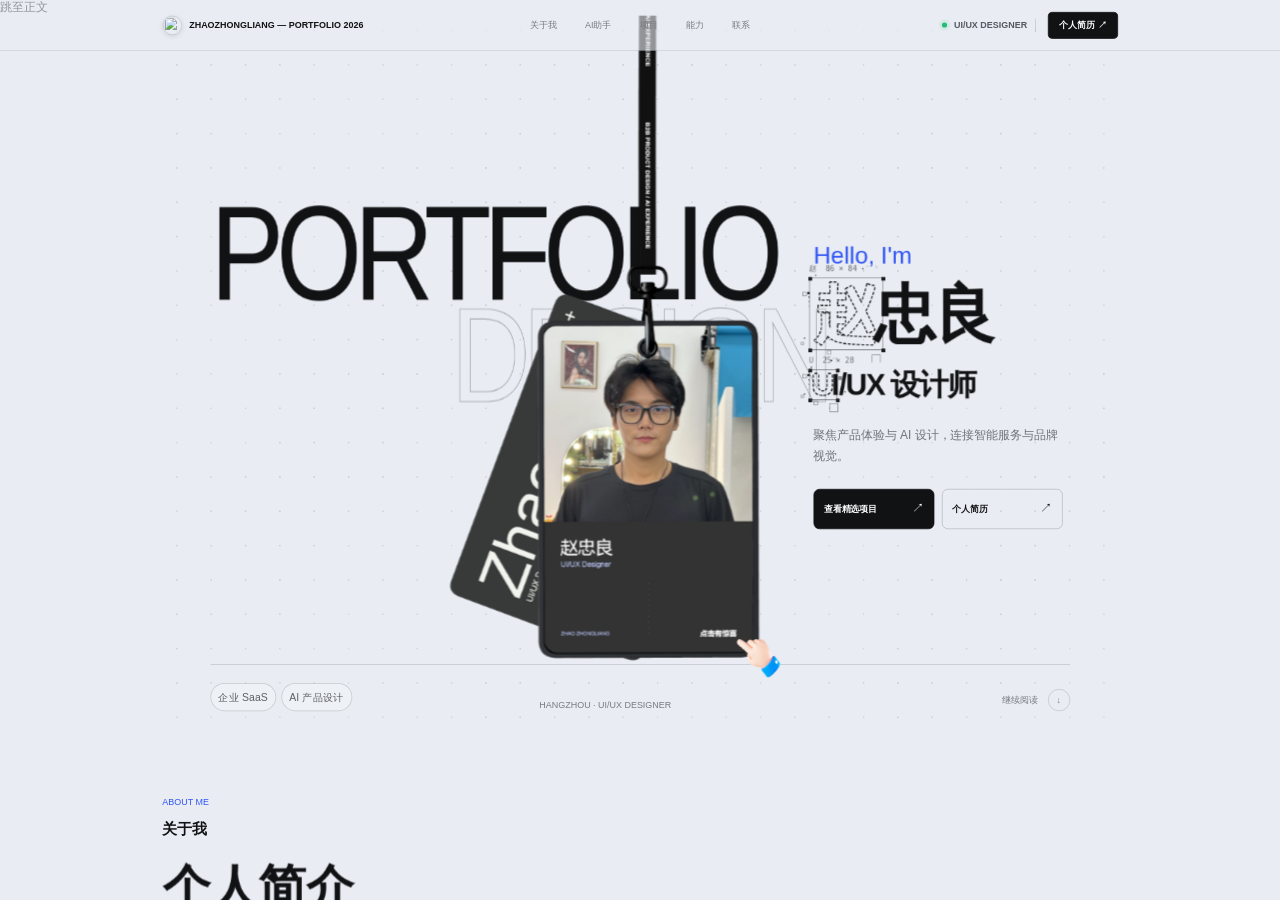
==== commit 1a624ef3: "Fix badge landing position, entrance and idle flip animation" ====
--- a/index.html
+++ b/index.html
@@ -6,11 +6,22 @@
   <meta name="theme-color" content="#e9edf3" />
   <meta name="description" content="赵忠良，UI/UX 设计师；专注企业 SaaS、AI 产品与用户体验设计。" />
   <title>赵忠良 ZHAOZHONGLIANG — Portfolio 2026</title>
-  <script>document.documentElement.classList.add("js");</script>
-  <script type="module" crossorigin src="./assets/index-CclOV66X.js"></script>
+  <script>
+    document.documentElement.classList.add("js");
+    history.scrollRestoration = "manual";
+    function showHomepageFirst() {
+      if (location.hash) history.replaceState(history.state, "", location.pathname + location.search);
+      window.scrollTo({ top: 0, left: 0, behavior: "instant" });
+    }
+    showHomepageFirst();
+    window.addEventListener("pageshow", event => {
+      if (event.persisted) showHomepageFirst();
+    });
+  </script>
+  <script type="module" crossorigin src="./assets/index-WiH6eT8s.js"></script>
   <link rel="modulepreload" crossorigin href="./assets/jsx-runtime-5Hoty8kP.js">
   <link rel="modulepreload" crossorigin href="./assets/client-CRw9Gpka.js">
-  <link rel="stylesheet" crossorigin href="./assets/index-8FLGvEwF.css">
+  <link rel="stylesheet" crossorigin href="./assets/index-C-kWnhVj.css">
 </head>
 <body>
   <a class="skip-link" href="#top">跳至正文</a>
@@ -38,8 +49,10 @@
 
       <div id="lanyard-react-root" class="lanyard-react-root" role="group" aria-label="赵忠良个人工牌，背面展示微信二维码" data-lanyard-state="loading">
         <div class="lanyard-poster">
-          <img class="lanyard-poster-front" src="./assets/badge-poster-front-BJncgeyZ.webp" alt="赵忠良，UI/UX 设计师个人工牌" width="560" height="864" />
-          <img class="lanyard-poster-back" src="./assets/badge-poster-back-DCeGzi7-.webp" alt="赵忠良的微信二维码" width="560" height="864" />
+          <div class="lanyard-poster-faces">
+            <img class="lanyard-poster-front" src="./assets/badge-poster-front-CS-cSYKn.webp?v=badge-position" alt="赵忠良，UI/UX 设计师个人工牌" width="560" height="864" />
+            <img class="lanyard-poster-back" src="./assets/badge-poster-back-Dzi4VpN6.webp?v=badge-position" alt="赵忠良的微信二维码" width="560" height="864" aria-hidden="true" />
+          </div>
           <button class="lanyard-poster-action" type="button" aria-label="显示工牌背面" aria-pressed="false" disabled></button>
         </div>
         <div id="lanyard-react-mount" class="lanyard-react-mount" aria-hidden="true"></div>
@@ -47,7 +60,7 @@
       </div>
       <div class="portrait-stage reveal">
         <button class="mobile-badge-action" type="button" aria-label="关闭工牌点击提示">
-          <img class="mobile-badge" src="./assets/zhao-badge-C2iQPNTx.svg?v=design-9" alt="赵忠良个人工作牌" />
+          <img class="mobile-badge" src="./assets/zhao-badge-C2iQPNTx.svg?v=design-9" alt="赵忠良个人工作牌" width="720" height="1660" />
         </button>
         <span class="lanyard-hint" aria-hidden="true">Drag · Click to flip</span>
       </div>
@@ -240,7 +253,7 @@
     </section>
   </main>
 
-  <script src="main.js?v=badge-poster"></script>
+  <script src="main.js?v=badge-position"></script>
 <script src="travel-planner-resize.js"></script>
 <script src="desktop-frame.js"></script>
 </body>
--- a/assets/index-C-kWnhVj.css
+++ b/assets/index-C-kWnhVj.css
@@ -0,0 +1 @@
+*{scrollbar-width:none!important}::-webkit-scrollbar{display:none}:root{--paper:#e9edf3;--ink:#111214;--muted:#707278;--line:#1112142e;--blue:#2e52f5;--acid:#d8ff64;--page:min(1800px, calc(100vw - 64px));--font-sans:"Microsoft YaHei", "PingFang SC", "Noto Sans CJK SC", Arial, sans-serif;--fs-display-xl:120px;--lh-display-xl:136px;--fs-display-l:88px;--lh-display-l:104px;--fs-h1:64px;--lh-h1:80px;--fs-h2:48px;--lh-h2:64px;--fs-h3:32px;--lh-h3:44px;--fs-h4:24px;--lh-h4:34px;--fs-body-l:18px;--lh-body-l:32px;--fs-body:16px;--lh-body:28px;--fs-support:14px;--lh-support:22px;--fs-meta:12px;--lh-meta:18px}*{box-sizing:border-box}html{scroll-behavior:smooth;background:var(--paper);scroll-padding-top:82px}body{color:var(--ink);background:var(--paper);font-family:var(--font-sans);-webkit-font-smoothing:antialiased;margin:0;overflow-x:hidden}::selection{color:#fff;background:var(--blue)}a{color:inherit;text-decoration:none}.page{width:var(--page);margin-inline:auto}.topbar{--nav-gutter:max(24px,calc((100vw - 1800px)/2));width:100%;max-width:none;height:68px;padding:0 var(--nav-gutter);z-index:120;box-shadow:none;-webkit-backdrop-filter:blur(18px)saturate(120%);background:#e9edf399;border:0;border-bottom:1px solid #1112141f;border-radius:0;grid-template-columns:1fr auto 1fr;align-items:center;margin:0;transition:background .28s,border-color .28s,box-shadow .28s;display:grid;position:fixed;top:0;left:0;transform:none}.topbar.is-scrolled{background:#e9edf3ed;border-bottom-color:#1112142b;box-shadow:0 12px 38px #191f2a13}.wordmark{text-transform:uppercase;align-items:center;gap:10px;width:max-content;font-size:11px;font-weight:800;transition:color .25s;display:inline-flex}.wordmark-avatar{object-fit:cover;border:1px solid #11121429;border-radius:50%;flex:0 0 26px;width:26px;height:26px;display:block;box-shadow:0 2px 7px #1112141f}.wordmark:hover{color:var(--blue)}.topnav{color:#777a80;background:0 0;border:0;border-radius:0;align-self:stretch;align-items:stretch;gap:34px;padding:0;font-size:12px;display:flex;position:relative}.topnav a{--nav-lift:0px;z-index:2;height:100%;color:inherit;transform:translateY(var(--nav-lift));align-items:center;padding:0 2px;transition:color .22s,transform .22s cubic-bezier(.2,.75,.2,1);display:flex;position:relative}.topnav a:hover,.topnav a:focus-visible,.topnav a.is-active{color:var(--ink);outline:0}.topnav-indicator{z-index:1;background:var(--blue);opacity:0;pointer-events:none;width:20px;height:2px;transition:width .34s cubic-bezier(.2,.75,.2,1),transform .34s cubic-bezier(.2,.75,.2,1),opacity .18s;position:absolute;bottom:-1px;left:0;transform:translate(0)}.topnav.has-indicator .topnav-indicator{opacity:1}.topright{justify-self:end;align-items:center;gap:16px;font-size:11px;font-weight:700;display:flex}.availability{color:#555960;background:0 0;border:0;border-radius:0;align-items:center;gap:9px;min-height:34px;padding:0;display:flex}.availability:after{content:"";background:#1112142e;width:1px;height:18px;margin-left:2px}.availability i{background:#23bd79;border-radius:50%;width:7px;height:7px;box-shadow:0 0 0 4px #23bd791a}.topright>a{border:1px solid var(--ink);color:#fff;background:var(--ink);border-radius:6px;align-items:center;min-height:36px;padding:0 14px;transition:color .22s,background .22s,border-color .22s,transform .22s;display:inline-flex}.topright>a:hover,.topright>a:focus-visible{color:#fff;border-color:var(--ink);background:var(--ink);transform:translateY(-1px)}.hero{--hero-gutter:max(32px, calc((100vw - 1800px) / 2));width:100%;min-height:100svh;padding:106px var(--hero-gutter) 28px;grid-template-rows:1fr auto;grid-template-columns:repeat(12,1fr);gap:0 18px;margin-inline:0;display:grid;position:relative;overflow:hidden}.hero-dot-field{z-index:0;pointer-events:none;opacity:.72;width:100%;height:100%;position:absolute;inset:0;-webkit-mask-image:radial-gradient(94% 92% at 50% 47%,#000 42%,#000000c7 72%,#0000 100%);mask-image:radial-gradient(94% 92% at 50% 47%,#000 42%,#000000c7 72%,#0000 100%)}.hero-kicker,.portrait-stage,.hero-intro,.hero-bottom{z-index:1;position:relative}.hero-kicker{z-index:4;grid-column:1/span 3;align-self:start;padding-top:20px;position:relative}.micro{color:var(--blue);letter-spacing:.13em;text-transform:uppercase;font:10px/1 ui-monospace,monospace}.hero-kicker p{max-width:260px;color:var(--muted);margin:18px 0 0;font-size:13px;line-height:1.7}.display-title{z-index:1;top:max(250px,17%);left:var(--hero-gutter);right:var(--hero-gutter);pointer-events:none;position:absolute}.display-title>span{letter-spacing:-.09em;white-space:nowrap;font-size:clamp(118px,12.5vw,238px);font-weight:650;line-height:.76;display:block}.display-title>span:last-child{color:#0000;-webkit-text-stroke:1.2px #11121452;margin-left:28%}.portrait-stage{z-index:7;pointer-events:none;grid-column:5/span 4;place-self:stretch center;width:min(520px,100%);min-height:640px;margin-top:0;position:relative}.lanyard-react-root,.lanyard-react-mount,.lanyard-wrapper{width:100%;height:100%;min-height:640px;position:relative}.lanyard-react-root{z-index:6;isolation:isolate;width:100%;max-width:none;height:640px;position:absolute;top:0;left:0;transform:none}.lanyard-react-mount{z-index:1;opacity:0;position:absolute;inset:0}.lanyard-poster{z-index:2;aspect-ratio:560/864;perspective:1200px;pointer-events:none;width:min(560px,100%);position:absolute;top:0;left:50%;transform:translate(-50%)}.lanyard-poster-faces{transform-style:preserve-3d;transition:transform .6s cubic-bezier(.2,.75,.2,1);position:absolute;inset:0;transform:rotateY(0)}.lanyard-poster[data-flipped] .lanyard-poster-faces{transform:rotateY(180deg)}.lanyard-poster img{backface-visibility:hidden;-webkit-user-select:none;user-select:none;-webkit-user-drag:none;width:100%;height:auto;display:block;position:absolute;inset:0}.lanyard-poster-back{transform:rotateY(180deg)}.lanyard-poster-action{cursor:pointer;background:0 0;border:0;width:52%;height:52%;padding:0;position:absolute;top:47%;left:24%}.lanyard-poster-action:enabled{pointer-events:auto}.lanyard-react-root[data-lanyard-state=live] .lanyard-react-mount{opacity:1}.lanyard-react-root:not([data-lanyard-state=live]) .lanyard-react-mount{pointer-events:none}.lanyard-react-root[data-lanyard-state=live] .lanyard-poster{opacity:0}.lanyard-poster-action:focus-visible{outline:2px solid var(--blue);outline-offset:4px;border-radius:18px}.lanyard-wrapper{justify-content:center;align-items:center;display:flex}.lanyard-wrapper canvas{touch-action:none;display:block;width:100%!important;height:100%!important}.lanyard-fallback{color:#11121480;letter-spacing:.1em;text-transform:uppercase;place-items:center;font:10px/1.4 ui-monospace,monospace;display:grid;position:absolute;inset:0}.lanyard-hint{z-index:2;color:#11121480;text-transform:uppercase;pointer-events:none;white-space:nowrap;align-items:center;gap:8px;font-size:10px;line-height:16px;display:flex;position:absolute;bottom:22px;left:50%;transform:translate(-50%)}.lanyard-hint:before{content:"";background:currentColor;width:18px;height:1px}.hero-actions{z-index:12;pointer-events:auto;grid-template-columns:repeat(2,minmax(0,1fr));gap:10px;width:min(460px,100%);margin-top:30px;display:grid;position:relative}.hero-action{--action-bg:transparent;--action-fg:var(--ink);--action-border:#11121438;border:1px solid var(--action-border);min-height:54px;color:var(--action-fg);background:var(--action-bg);pointer-events:auto;touch-action:manipulation;cursor:pointer;border-radius:8px;justify-content:space-between;align-items:center;gap:14px;padding:0 18px;transition:background-color .2s,border-color .2s,color .2s,opacity .15s,transform .2s;display:flex;position:relative}.hero-action>span{font-size:14px;font-weight:720;line-height:22px}.hero-action>i{flex:none;place-items:center;width:auto;height:auto;font-size:16px;font-style:normal;transition:transform .2s;display:grid}.hero-action.primary{--action-bg:#111214;--action-fg:#fff;--action-border:#111214}.hero-action:hover{--action-bg:#fff;--action-border:#11121438;transform:translateY(-1px)}.hero-action.primary:hover{--action-bg:#111214;--action-border:#111214}.hero-action:hover>i{transform:none}.hero-action:active{opacity:.78}.hero-action:focus-visible{outline:2px solid var(--blue);outline-offset:3px}.hero-intro{z-index:auto;grid-column:9/span 4;align-self:center;padding:12px 10px 0 28px;position:relative}.hero-intro h1{letter-spacing:-.055em;margin:0;font-size:clamp(40px,3.7vw,68px);font-weight:620;line-height:1.03}.hero-intro h1 em{color:var(--blue);font-family:var(--serif);letter-spacing:-.02em;margin-bottom:8px;font-size:.54em;font-weight:400;display:block}.hero-intro p{max-width:480px;color:var(--muted);margin:25px 0 0;font-size:15px;line-height:1.8}.hero-intro p strong{color:var(--ink)}.actions{z-index:7;isolation:isolate;gap:12px;margin-top:30px;display:flex;position:relative}.button{-webkit-backdrop-filter:blur(12px);backdrop-filter:blur(12px);cursor:pointer;will-change:transform;background:#ffffffb8;border:1px solid #11121429;border-radius:999px;justify-content:center;align-items:center;gap:26px;min-height:56px;padding:6px 22px;font-size:13px;font-weight:720;transition:background .25s,color .25s,border-color .25s,box-shadow .25s;display:inline-flex;box-shadow:0 8px 26px #1112140f,inset 0 1px #ffffffc7}.button span{color:#fff;background:var(--ink);border-radius:50%;place-items:center;width:40px;height:40px;margin-left:2px;font-size:15px;transition:transform .28s cubic-bezier(.2,.75,.2,1),background .25s,color .25s;display:grid}.actions .button{padding-right:7px}.button.primary{color:#fff;border-color:var(--ink);background:var(--ink);box-shadow:0 10px 30px #11121424}.button.primary span{color:var(--ink);background:#fff}.button:hover{border-color:#11121457;box-shadow:0 14px 34px #1112141f,inset 0 1px #ffffffd1}.button.primary:hover{background:#24262b;box-shadow:0 16px 38px #11121438}.button:hover span{transform:translate(2px,-2px)}.hero-bottom{z-index:5;border-top:1px solid var(--line);grid-area:2/1/auto/-1;grid-template-columns:3fr 5fr 4fr;align-items:end;gap:18px;padding-top:24px;display:grid;position:relative}.tags{flex-wrap:wrap;gap:7px;display:flex}.tag{border:1px solid var(--line);color:#5e6167;background:#ffffff42;border-radius:999px;padding:7px 10px;font-size:10px}.hero-bottom .center-note{text-align:center;color:#777a80;letter-spacing:.13em;text-transform:uppercase;font:9px/1 ui-monospace,monospace}.hero-bottom .scroll{color:#777a80;letter-spacing:.13em;text-transform:uppercase;justify-self:end;align-items:center;gap:13px;font:9px/1 ui-monospace,monospace;display:flex}.scroll:after{content:"↓";border:1px solid var(--line);border-radius:50%;place-items:center;width:28px;height:28px;display:grid}.capability{color:#f4f4f0;background:#111214;padding:130px 0 118px;scroll-margin-top:68px;position:relative;overflow:hidden}.capability:before{content:"";background:linear-gradient(90deg,var(--blue) 0 28%,#2e52f524 28% 100%);height:3px;position:absolute;inset:0 0 auto}.capability:after{content:"CAPABILITY";color:#0000;-webkit-text-stroke:1px #ffffff0e;pointer-events:none;white-space:nowrap;font-size:clamp(120px,17vw,310px);font-weight:700;line-height:.8;position:absolute;top:82px;right:-.035em}.capability>.page{z-index:1;position:relative}.capability-head{border-bottom:1px solid #fff3;grid-template-columns:3fr 9fr;align-items:start;gap:18px;padding-bottom:72px;display:grid}.capability-label{flex-direction:column;gap:22px;padding-top:8px;display:flex}.capability-label .micro{color:#8ba0ff}.capability-label p{color:#ffffff75;text-transform:uppercase;max-width:250px;margin:0}.capability-statement h2{max-width:1190px;margin:0;font-weight:620}.capability-statement h2 em{color:#8ba0ff}.capability-nowrap{white-space:nowrap}.capability-statement>p{color:#ffffff9e;max-width:760px;margin:34px 0 0}.capability-list{border-top:1px solid #fff3}.capability-item{--spot-x:50%;--spot-y:50%;isolation:isolate;border-bottom:1px solid #ffffff29;grid-template-columns:72px minmax(260px,3.4fr) minmax(390px,5.2fr) minmax(190px,2.2fr);align-items:center;gap:28px;min-height:176px;padding:30px 0;display:grid;position:relative;overflow:hidden}.capability-item:before{content:"";z-index:-2;background:radial-gradient(480px circle at var(--spot-x) var(--spot-y),#2e52f530,#2e52f50e 35%,transparent 72%);opacity:0;pointer-events:none;transition:opacity .32s;position:absolute;inset:0}.capability-item:after{content:"";z-index:2;background:var(--ink);transform-origin:0;pointer-events:none;height:2px;transition:transform .5s cubic-bezier(.2,.75,.2,1);position:absolute;bottom:-1px;left:0;right:0;transform:scaleX(0)}.capability-item:hover:before{opacity:1}.capability-item:hover:after{transform:scaleX(1)}.capability-index{color:#8ba0ff;align-self:start;padding-top:7px}.capability-title{z-index:1;transition:transform .4s cubic-bezier(.2,.75,.2,1);position:relative}.capability-item:hover .capability-title{transform:translate(8px)}.capability-title>span{color:#ffffff6b;text-transform:uppercase;display:block}.capability-title h3{color:#fff;margin:12px 0 0;font-weight:610}.capability-copy{z-index:1;position:relative}.capability-copy p{color:#ffffff9e;max-width:660px;margin:0}.capability-evidence{color:#ffffff5c;text-transform:uppercase;flex-wrap:wrap;gap:18px;margin-top:14px;display:flex}.capability-evidence span+span:before{content:"·";color:#8ba0ff;margin-right:18px}.capability-value{z-index:1;border-left:1px solid #ffffff29;flex-direction:column;justify-content:center;align-self:stretch;padding-left:24px;display:flex;position:relative}.capability-value>span{color:#8ba0ff;text-transform:uppercase}.capability-value strong{color:#fff;margin-top:8px;font-weight:600;display:block}.capability-value small{color:#ffffff6b;margin-top:6px;display:block}.capability-ghost{z-index:-1;color:#ffffff06;text-transform:uppercase;pointer-events:none;white-space:nowrap;font-size:104px;font-weight:760;line-height:1;transition:color .35s,transform .6s cubic-bezier(.2,.75,.2,1);position:absolute;top:50%;right:14px;transform:translate(28px,-50%)}.capability-item:hover .capability-ghost{color:#8ba0ff12;transform:translateY(-50%)}.capability-foot{color:#ffffff5c;text-transform:uppercase;justify-content:space-between;gap:24px;padding-top:24px;display:flex}.capability-foot span:last-child{color:#ffffffb3;text-align:right}.section{padding:130px 0}.section-head{border-bottom:1px solid var(--line);grid-template-columns:3fr 9fr;align-items:end;gap:18px;padding-bottom:28px;display:grid}.section-head h2{letter-spacing:-.075em;margin:0;font-size:clamp(54px,6.7vw,120px);font-weight:620;line-height:.86}.section-head h2 em{font-family:var(--serif);font-weight:400}.work-index{border-top:1px solid var(--line);grid-template-columns:minmax(380px,4.3fr) minmax(0,7.7fr);align-items:start;gap:clamp(42px,5vw,92px);margin-top:28px;display:grid}.project-list{border-bottom:1px solid var(--line)}.project-entry{--project-accent:var(--blue);border-bottom:1px solid var(--line);grid-template-columns:42px minmax(0,1fr) 42px;align-items:center;gap:16px;min-height:158px;padding:25px 0;transition:color .28s,opacity .28s;display:grid;position:relative}.project-entry:before{content:"";z-index:-1;opacity:0;transform-origin:0;background:linear-gradient(90deg,#2e52f511,#0000 78%);transition:opacity .3s,transform .42s cubic-bezier(.2,.75,.2,1);position:absolute;inset:0 -18px;transform:scaleX(.94)}.project-entry:after{content:"";background:var(--project-accent);width:0;height:2px;transition:width .48s cubic-bezier(.2,.75,.2,1);position:absolute;bottom:-1px;left:0}.project-entry:hover:before,.project-entry:focus-visible:before,.project-entry.is-active:before{opacity:1;transform:scaleX(1)}.project-entry:hover:after,.project-entry:focus-visible:after,.project-entry.is-active:after{width:100%}.project-number{color:var(--project-accent);align-self:start;padding-top:5px}.project-copy>span{color:#7d8086;text-transform:uppercase;display:block}.project-copy h3{margin:14px 0 0;font-size:clamp(26px,2.15vw,38px);font-weight:620;line-height:1.18}.project-copy p{color:#73767c;margin:10px 0 0}.project-arrow{border:1px solid var(--line);border-radius:50%;place-items:center;width:38px;height:38px;font-size:14px;transition:transform .38s cubic-bezier(.2,.75,.2,1),background .28s,color .28s,border-color .28s;display:grid}.project-entry:hover .project-arrow,.project-entry:focus-visible .project-arrow,.project-entry.is-active .project-arrow{color:#fff;border-color:var(--project-accent);background:var(--project-accent);transform:rotate(45deg)}.project-entry.is-optional{--project-accent:#667184;opacity:.68}.project-entry.is-optional:hover,.project-entry.is-optional:focus-visible,.project-entry.is-optional.is-active{opacity:1}.project-mobile-cover{display:none}.project-preview{align-self:start;padding-top:28px;position:sticky;top:102px}.project-preview-link{outline:none;display:block}.project-preview-frame{--preview-x:50%;--preview-y:50%;--preview-rx:0deg;--preview-ry:0deg;aspect-ratio:1600/864;transform:perspective(1200px) rotateX(var(--preview-rx)) rotateY(var(--preview-ry));transform-style:preserve-3d;background:#e9edf3;border:1px solid #1214182e;transition:transform .32s cubic-bezier(.2,.75,.2,1),box-shadow .32s;position:relative;overflow:hidden;box-shadow:0 24px 60px #1b212d1a}.project-preview-frame:after{content:"";z-index:3;pointer-events:none;opacity:0;background:radial-gradient(420px circle at var(--preview-x) var(--preview-y),#ffffff57,transparent 68%);mix-blend-mode:soft-light;transition:opacity .28s;position:absolute;inset:0}.project-preview-link:hover .project-preview-frame,.project-preview-link:focus-visible .project-preview-frame{box-shadow:0 32px 74px #1b212d24}.project-preview-link:hover .project-preview-frame:after,.project-preview-link:focus-visible .project-preview-frame:after{opacity:1}.project-preview-image{object-fit:cover;opacity:0;width:100%;height:100%;transition:opacity .48s,transform .75s cubic-bezier(.2,.75,.2,1);position:absolute;inset:0;transform:scale(1.018)}.project-preview-image.is-active{opacity:1;transform:scale(1)}.project-preview-action{z-index:4;color:#fff;-webkit-backdrop-filter:blur(10px);backdrop-filter:blur(10px);background:#101114d6;border:1px solid #ffffffb8;border-radius:50%;place-items:center;min-width:48px;height:48px;font-size:16px;transition:transform .35s cubic-bezier(.2,.75,.2,1),background .3s;display:grid;position:absolute;bottom:18px;right:18px}.project-preview-link:hover .project-preview-action,.project-preview-link:focus-visible .project-preview-action{background:var(--blue);transform:rotate(45deg)}.contact{padding:125px 0 34px}.contact-top{grid-template-columns:3fr 9fr;gap:18px;display:grid}.contact h2{letter-spacing:-.09em;margin:0;font-size:clamp(70px,10.5vw,194px);font-weight:620;line-height:.82}.contact h2 em{color:var(--blue);font-family:var(--serif);font-weight:400}.contact-row{border-top:1px solid var(--line);border-bottom:1px solid var(--line);grid-template-columns:1fr auto auto;align-items:center;gap:32px;margin-top:80px;padding:24px 0;display:grid}.email{letter-spacing:-.03em;font-size:clamp(22px,2vw,34px)}.contact-note{color:var(--muted);font-size:12px}.footer{color:#74767c;letter-spacing:.12em;text-transform:uppercase;justify-content:space-between;align-items:center;min-height:96px;font:9px/1 ui-monospace,monospace;display:flex}.cursor{z-index:100;pointer-events:none;mix-blend-mode:difference;border:1px solid #fffc;border-radius:50%;width:12px;height:12px;transition:width .18s,height .18s,background .18s;position:fixed;top:0;left:0;transform:translate(-40px,-40px)translate(-50%,-50%)}.cursor.active{background:#fff;width:34px;height:34px}@media (width<=1100px){:root{--page:min(1040px,calc(100vw - 44px))}.display-title>span{font-size:15vw}.hero-intro{grid-column:9/-1;padding-left:10px}.portrait-stage{grid-column:4/span 5}.capability-item{grid-template-columns:58px minmax(230px,3fr) minmax(330px,4.8fr) minmax(165px,2fr);gap:20px}.work-index{grid-template-columns:minmax(320px,4.5fr) minmax(0,7.5fr);gap:34px}}@media (width<=820px){:root{--page:calc(100vw - 32px)}.topbar{--nav-gutter:16px;width:100%;height:60px;padding:0 var(--nav-gutter);border-radius:0;justify-content:space-between;display:flex}.wordmark{white-space:nowrap;text-overflow:ellipsis;min-width:0;max-width:calc(100% - 128px);overflow:hidden}.topnav{display:none}.hero{--hero-gutter:16px;flex-direction:column;min-height:auto;padding-top:92px;display:flex}.display-title{display:none}.hero-dot-field{opacity:.46}.hero-kicker{order:1;padding:0}.hero-intro{order:2;padding:42px 0 0}.portrait-stage,.lanyard-react-root{display:none}.hero-actions{margin-top:26px}.hero-bottom{order:4}.hero-intro h1{font-size:62px}.hero-bottom{grid-template-columns:1fr;gap:22px;margin-top:50px}.hero-bottom .center-note{text-align:left}.hero-bottom .scroll{justify-self:start}.capability{padding:90px 0 82px}.capability-head{grid-template-columns:1fr;gap:38px;padding-bottom:56px}.capability-label{flex-direction:row;justify-content:space-between;align-items:flex-start}.capability-label p{text-align:right}.capability-item{grid-template-columns:46px minmax(0,1fr);gap:20px 18px;padding:28px 0}.capability-index{grid-area:1/1}.capability-title{grid-area:1/2}.capability-copy{grid-area:2/2}.capability-value{border-top:1px solid #ffffff1f;border-left:0;grid-area:3/2;min-height:72px;padding:16px 0 0}.capability-ghost{font-size:82px;top:62px;right:0}.section{padding:90px 0}.section-head{grid-template-columns:1fr}.section-head h2{font-size:72px}.work-index{grid-template-columns:1fr;gap:0}.project-preview{display:none}.project-entry{grid-template-columns:34px minmax(0,1fr) 42px;min-height:auto;padding:28px 0 34px}.project-entry:before{inset:0 -10px}.project-mobile-cover{aspect-ratio:1600/864;object-fit:cover;border:1px solid var(--line);grid-column:1/-1;width:100%;margin-top:18px;display:block}.contact-top,.contact-row{grid-template-columns:1fr}}@media (width<=520px){:root{--page:calc(100vw - 24px)}.hero{--hero-gutter:12px}.topbar{--nav-gutter:12px;height:60px}.topright{gap:6px}.availability{justify-content:center;width:30px;min-height:30px;padding:0}.availability:after{display:none}.topright>a{min-height:30px;padding:0 10px}.availability span{display:none}.hero-intro h1{font-size:49px}.hero-intro p{font-size:14px}.hero-actions{gap:6px;width:100%}.hero-action{gap:8px;min-height:54px;padding-left:14px}.hero-action>span{font-size:13px}.capability-label{flex-direction:column;gap:16px}.capability-label p{text-align:left}.capability-statement h2{font-size:48px;line-height:60px}.capability-statement>p{margin-top:24px}.capability-item{grid-template-columns:30px minmax(0,1fr);column-gap:14px}.capability-title h3{margin-top:8px}.capability-evidence{gap:9px}.capability-evidence span+span:before{margin-right:9px}.capability-foot{flex-direction:column;gap:10px}.capability-foot span:last-child{text-align:left}.actions{flex-direction:column}.button{width:100%}.section-head h2{font-size:52px}.project-entry{grid-template-columns:28px minmax(0,1fr) 38px;column-gap:12px}.project-copy h3{font-size:28px}.project-copy p{font-size:13px}.project-arrow{width:36px;height:36px}.contact h2{font-size:68px}.cursor{display:none}}body *,body :before,body :after{font-family:var(--font-sans)!important;letter-spacing:0!important}em{font-style:normal;font-family:inherit!important}.wordmark,.topnav,.topright,.micro,.portrait-meta,.hero-bottom .center-note,.hero-bottom .scroll,.case-index,.case-top,.case-keywords span,.case-visual:before,.case-link,.project-number,.project-copy>span,.footer,.capability-label p,.capability-index,.capability-title>span,.capability-evidence,.capability-value>span,.capability-foot{font-size:var(--fs-meta);line-height:var(--lh-meta)}.button,.tag,.hero-kicker p,.case-copy p,.project-copy p,.contact-note{font-size:var(--fs-support);line-height:var(--lh-support)}.hero-intro p,.capability-statement>p,.capability-copy p{font-size:var(--fs-body);line-height:var(--lh-body)}.capability-value small{font-size:var(--fs-support);line-height:var(--lh-support)}.display-title>span{font-size:clamp(150px,12vw,230px);line-height:.82}.hero-intro h1{font-size:var(--fs-h1);line-height:var(--lh-h1)}.hero-intro h1 em{font-size:var(--fs-h3);line-height:var(--lh-h3)}.hero-intro h1 .name-row{white-space:nowrap;display:block}.hero-intro h1 .name-cn{letter-spacing:-.05em;font-size:clamp(70px,5.6vw,96px);font-weight:800;line-height:1.08;display:block}.hero-intro h1 .role-line{white-space:nowrap;font-size:calc(var(--fs-h2) - 4px);line-height:calc(var(--lh-h2) - 4px);margin-top:clamp(14px,1.2vw,22px);display:block}.section-head h2,.capability-statement h2{font-size:var(--fs-display-l);line-height:var(--lh-display-l)}.capability-title h3{font-size:var(--fs-h3);line-height:var(--lh-h3)}.capability-value strong{font-size:var(--fs-h4);line-height:var(--lh-h4)}.case-copy h3{font-size:var(--fs-h2);line-height:var(--lh-h2)}.project-copy h3{font-size:var(--fs-h3);line-height:var(--lh-h3)}.contact h2{font-size:var(--fs-display-xl);line-height:var(--lh-display-xl)}.email{font-size:var(--fs-h4);line-height:var(--lh-h4)}@media (width<=820px){:root{--fs-display-xl:64px;--lh-display-xl:76px;--fs-display-l:56px;--lh-display-l:68px;--fs-h1:44px;--lh-h1:56px;--fs-h2:36px;--lh-h2:48px;--fs-h3:28px;--lh-h3:40px;--fs-h4:22px;--lh-h4:32px;--fs-body-l:17px;--lh-body-l:30px}}@media (width<=520px){:root{--fs-display-l:48px;--lh-display-l:60px}}.capability-simple{color:var(--ink);background:var(--paper);border-top:0;padding:138px 0 128px}.capability-simple:before{background:#11121413;height:1px}.capability-simple:after{display:none}.capability-intro{grid-template-columns:3fr 9fr;align-items:start;gap:18px;padding-bottom:54px;display:grid}.capability-intro .micro{color:var(--blue);padding-top:12px}.section-label{flex-direction:column;align-items:flex-start;gap:14px;padding-top:12px;display:flex}.section-label .micro{padding-top:0}.section-label strong{letter-spacing:0;font-size:20px;font-weight:650;line-height:28px}.capability-intro h2{max-width:none;font-size:var(--fs-display-l);line-height:var(--lh-display-l);white-space:nowrap;margin:0;font-weight:620}.capability-intro p{max-width:none;color:var(--muted);font-size:var(--fs-body);line-height:var(--lh-body);white-space:nowrap;margin:26px 0 0}.capability-grid{grid-template-columns:repeat(4,minmax(0,1fr));display:grid}.capability-card{cursor:default;background:0 0;border-left:1px solid #11121416;flex-direction:column;min-height:310px;padding:12px 28px 18px;display:flex}.capability-card:first-child{border-left:0;padding-left:0}.capability-card:last-child{padding-right:0}.capability-card-top{color:#777a80;font-size:var(--fs-meta);line-height:var(--lh-meta);text-transform:uppercase;justify-content:space-between;gap:18px;display:flex}.capability-card-top span:first-child{color:var(--blue)}.capability-icon{width:54px;height:54px;color:var(--ink);background:#ffffff29;border:1px solid #11121429;border-radius:50%;place-items:center;margin-top:42px;display:grid}.capability-icon svg{fill:none;stroke:currentColor;stroke-width:1.6px;stroke-linecap:round;stroke-linejoin:round;width:22px;height:22px;display:block}.capability-card h3{font-size:var(--fs-h4);line-height:var(--lh-h4);margin:30px 0 0;font-weight:650}.capability-card p{color:var(--muted);font-size:var(--fs-support);line-height:var(--lh-support);margin:18px 0 0}.work-section{border-top:1px solid var(--line);padding:138px 0 126px;scroll-margin-top:68px}.work-head{grid-template-columns:3fr 9fr;align-items:start;gap:18px;padding-bottom:52px;display:grid}.work-head .micro{color:var(--blue);padding-top:12px}.work-head h2{font-size:var(--fs-display-l);line-height:var(--lh-display-l);margin:0;font-weight:620}.work-head p{max-width:none;color:var(--muted);font-size:var(--fs-body);line-height:var(--lh-body);white-space:nowrap;margin:22px 0 0}.project-grid{border-top:1px solid var(--line);border-bottom:1px solid var(--line);border-left:1px solid var(--line);border-radius:14px;grid-template-columns:repeat(3,minmax(0,1fr));gap:0;display:grid;overflow:hidden}.project-card{border-right:1px solid var(--line);background:0 0;outline:none;grid-template-rows:auto auto 1fr;align-content:start;min-width:0;transition:background-color .32s,box-shadow .25s;display:grid;position:relative;overflow:hidden}.project-card:after{content:"";z-index:2;background:var(--ink);transform-origin:0;height:2px;transition:transform .38s cubic-bezier(.2,.75,.2,1);position:absolute;inset:auto 24px 0;transform:scaleX(0)}.project-card figure{aspect-ratio:1600/864;border-bottom:1px solid var(--line);background:#dde2eb;grid-area:1/1;width:100%;margin:0;overflow:hidden}.project-card figure img{object-fit:cover;width:100%;height:100%;transition:transform .6s cubic-bezier(.2,.75,.2,1),filter .35s;display:block;transform:scale(1.001)}.project-card-meta{color:#777a80;font-size:var(--fs-meta);line-height:var(--lh-meta);text-transform:uppercase;flex-direction:row;grid-area:2/1;justify-content:space-between;gap:10px;padding:22px 24px 0;display:flex}.project-card-meta span:first-child{color:var(--blue)}.project-card-copy{grid-area:3/1;min-width:0;padding:28px 24px 34px}.project-card-title{justify-content:space-between;align-items:center;gap:18px;margin:0;display:flex}.project-card-title h3{margin:0;font-size:clamp(26px,2.05vw,38px);font-weight:640;line-height:1.24}.project-card-title i{border:1px solid var(--line);border-radius:6px;flex:0 0 36px;place-items:center;width:36px;height:36px;font-size:14px;font-style:normal;transition:color .25s,background .25s,border-color .25s,transform .28s;display:grid}.project-card-copy>p{color:var(--muted);font-size:var(--fs-support);line-height:var(--lh-support);margin:10px 0 0}.project-module-tags{flex-wrap:wrap;gap:7px;margin-top:20px;display:flex}.project-module-tags span{color:#5f6268;white-space:nowrap;background:#ffffff52;border:1px solid #11121424;border-radius:999px;align-items:center;min-height:27px;padding:3px 9px;font-size:11px;line-height:19px;display:inline-flex}.project-card:hover .project-card-title i,.project-card:focus-visible .project-card-title i{color:#fff;border-color:var(--ink);background:var(--ink);transform:translate(2px,-2px)}.project-card:hover,.project-card:focus-visible{background:#11121409}.project-card:focus-visible{box-shadow:0 0 0 2px var(--ink) inset}.project-card:hover:after,.project-card:focus-visible:after{transform:scaleX(1)}.project-card:hover figure img,.project-card:focus-visible figure img{transform:scale(1.022)}.showcase-section{border-top:1px solid var(--line);padding:138px 0 126px;scroll-margin-top:68px}.showcase-head{grid-template-columns:3fr 9fr;align-items:start;gap:18px;padding-bottom:52px;display:grid}.showcase-head .micro{color:var(--blue);padding-top:12px}.showcase-head h2{font-size:var(--fs-display-l);line-height:var(--lh-display-l);text-wrap:balance;margin:0;font-weight:620}.showcase-head p{max-width:none;color:var(--muted);font-size:var(--fs-body);line-height:var(--lh-body);white-space:nowrap;margin:22px 0 0}.asset-links{border-top:1px solid var(--line);border-bottom:1px solid var(--line);grid-template-columns:repeat(5,minmax(0,1fr));display:grid}.asset-link{border-right:1px solid var(--line);outline:none;flex-direction:column;min-width:0;min-height:242px;padding:26px;transition:background-color .24s,transform .18s;display:flex;position:relative}.asset-link:last-child{border-right:0}.asset-link:after{content:"";background:var(--ink);transform-origin:0;height:2px;transition:transform .28s;position:absolute;inset:auto 26px 0;transform:scaleX(0)}.asset-link-top{color:#777a80;font-size:var(--fs-meta);line-height:var(--lh-meta);text-transform:uppercase;justify-content:space-between;align-items:center;gap:16px;display:flex}.asset-link-top i{color:var(--ink);font-size:16px;font-style:normal;transition:transform .24s}.asset-link-icon{width:48px;height:48px;color:var(--ink);border:1px solid var(--line);background:#fff3;border-radius:50%;place-items:center;margin:34px 0 26px;display:grid}.asset-link-icon svg{fill:none;stroke:currentColor;stroke-width:1.6px;stroke-linecap:round;stroke-linejoin:round;width:22px;height:22px}.asset-link-icon.asset-link-icon-image{width:64px;height:64px;box-shadow:none;background:0 0;border:1px solid #ffffffeb;border-radius:16px;overflow:hidden}.asset-link-icon-image img{object-fit:contain;width:100%;height:100%;transition:transform .2s cubic-bezier(.2,.72,.2,1);display:block}.asset-link-copy{grid-template-rows:minmax(44px,auto) minmax(44px,auto);align-content:end;min-width:0;margin-top:auto;display:grid}.asset-link-copy strong{font-size:var(--fs-h4);line-height:var(--lh-h4);font-weight:640;display:block}.asset-link-copy p{color:var(--muted);font-size:var(--fs-support);line-height:var(--lh-support);margin:6px 0 0}.asset-link:hover,.asset-link:focus-visible{background:#1112140a}.asset-link:hover:after,.asset-link:focus-visible:after{transform:scaleX(1)}.asset-link:hover .asset-link-top i,.asset-link:focus-visible .asset-link-top i{transform:translate(2px,-2px)}.asset-link:active{background:#11121413;transform:scale(.988)}.asset-link:active .asset-link-icon-image img{transform:scale(.93)}.asset-link:active .asset-link-top i{transform:translate(3px,-3px)}.appendix-entry{border-top:1px solid var(--line);border-bottom:1px solid var(--line);background:0 0;outline:none;grid-template-columns:140px minmax(280px,1fr) 160px 40px;align-items:center;gap:28px;margin-top:26px;padding:18px 0;transition:background-color .24s,transform .18s;display:grid}.appendix-index,.appendix-copy>span{color:#777a80;font-size:var(--fs-meta);line-height:var(--lh-meta);text-transform:uppercase}.appendix-copy h3{font-size:var(--fs-h4);line-height:var(--lh-h4);margin:7px 0 0;font-weight:640}.appendix-copy p{color:var(--muted);font-size:var(--fs-support);line-height:var(--lh-support);margin:5px 0 0}.appendix-module-tags{flex-wrap:wrap;gap:6px;margin-top:11px;display:flex}.appendix-module-tags span{color:#62656b;white-space:nowrap;background:#ffffff4d;border:1px solid #11121421;border-radius:999px;align-items:center;min-height:24px;padding:2px 8px;font-size:10.5px;line-height:18px;display:inline-flex}.appendix-entry img{aspect-ratio:1600/864;object-fit:cover;border:1px solid var(--line);opacity:.72;width:100%;height:auto;display:block}.appendix-entry>i{border:1px solid var(--line);place-items:center;width:38px;height:38px;font-style:normal;transition:color .25s,background .25s,border-color .25s;display:grid}.appendix-entry:hover>i,.appendix-entry:focus-visible>i{color:#fff;border-color:var(--ink);background:var(--ink)}.appendix-entry:active{background:#1112140f;transform:scale(.992)}.contact{color:#f4f4f0;background:#111214;padding:126px 0 28px;scroll-margin-top:68px;position:relative}.contact:before{content:"";background:var(--blue);height:2px;position:absolute;inset:0 0 auto}.contact-head{grid-template-columns:3fr 9fr;align-items:start;gap:18px;padding-bottom:62px;display:grid}.contact-head .micro{color:#8ba0ff;padding-top:11px}.capability-intro .section-label .micro,.work-head .section-label .micro,.showcase-head .section-label .micro,.contact-head .section-label .micro{padding-top:0}.contact-head .section-label strong{color:#fff}.contact-head h2{color:#fff;max-width:none;font-size:var(--fs-display-l);line-height:var(--lh-display-l);margin:0;font-weight:620}.contact-head-main{grid-template-columns:minmax(0,1fr) clamp(210px,22vw,248px);align-items:start;gap:clamp(30px,5vw,76px);min-width:0;display:grid}.contact-qr{background:#fff;border:1px solid #fff3;border-radius:14px;justify-self:end;width:100%;margin:0;padding:9px;overflow:hidden}.contact-qr img{border-radius:8px;width:100%;height:auto;display:block}.contact-links{grid-template-columns:1.25fr 1fr 1.15fr;gap:12px;display:grid}.contact-link{background:#ffffff06;border:1px solid #ffffff1f;border-radius:12px;flex-direction:column;justify-content:space-between;align-items:flex-start;gap:34px;min-width:0;min-height:188px;padding:24px 24px 26px;transition:color .25s,background .25s,border-color .25s,transform .28s;display:flex;position:relative}.contact-link.contact-static{cursor:default;-webkit-user-select:text;user-select:text}.contact-link>span{color:#fff6;font-size:var(--fs-meta);line-height:var(--lh-meta);text-transform:uppercase}.contact-link strong{color:#fff;overflow-wrap:anywhere;max-width:100%;font-size:clamp(21px,1.7vw,30px);font-weight:560;line-height:1.3}.contact-link i{border:1px solid #11121438;place-items:center;width:34px;height:34px;font-style:normal;transition:color .25s,background .25s,border-color .25s,transform .28s;display:grid;position:absolute;top:20px;right:20px}a.contact-link{color:#111214;background:#fff;border-color:#fff}a.contact-link>span{color:#1112147a}a.contact-link strong{color:#111214;max-width:240px}a.contact-link:hover,a.contact-link:focus-visible{background:#fff;border-color:#111214;outline:none;transform:translateY(-3px)}a.contact-link:hover strong,a.contact-link:focus-visible strong{color:#111214}a.contact-link:hover i,a.contact-link:focus-visible i{color:#fff;background:#111214;border-color:#111214;transform:translate(2px,-2px)}.contact .footer{color:#ffffff6b;border-bottom:0;min-height:88px}.capability-intro,.work-head,.showcase-head,.contact-head{grid-template-columns:minmax(0,1fr);gap:34px}.capability-intro>div:last-child,.work-head>div:last-child,.showcase-head>div:last-child,.contact-head-main{justify-self:start;width:100%}@media (width<=1180px){.asset-links{grid-template-columns:repeat(2,minmax(0,1fr))}.asset-link:nth-child(2n){border-right:0}.asset-link:nth-child(-n+4){border-bottom:1px solid var(--line)}.asset-link:last-child{border-right:0;grid-column:1/-1}}@media (width>=901px) and (width<=1200px){.contact-head-main{grid-template-columns:minmax(0,1fr) clamp(170px,18vw,192px);gap:18px}.contact-head h2{font-size:clamp(68px,8vw,82px);line-height:1.18}}@media (width>=901px) and (width<=960px){.contact-head-main{grid-template-columns:1fr;gap:32px}.contact-qr{justify-self:start;width:min(100%,220px)}}@media (width<=900px){.capability-simple,.work-section,.showcase-section{padding-top:96px;padding-bottom:88px}.capability-intro,.work-head,.showcase-head,.contact-head{grid-template-columns:1fr;gap:24px}.capability-intro .micro,.work-head .micro,.showcase-head .micro,.contact-head .micro{padding-top:0}.capability-intro h2,.capability-intro p,.work-head p,.showcase-head p{white-space:normal}.section-label{gap:8px;padding-top:0}.capability-grid{grid-template-columns:repeat(2,minmax(0,1fr));row-gap:54px}.capability-card{min-height:270px;padding:10px 26px 12px}.capability-card:nth-child(odd){border-left:0;padding-left:0}.capability-card:nth-child(2n){padding-right:0}.capability-icon{margin-top:34px}.project-grid{grid-template-columns:1fr;gap:0}.project-card{grid-template-rows:auto 1fr;grid-template-columns:minmax(260px,.95fr) minmax(0,1.05fr)}.project-card figure{border-right:1px solid var(--line);border-bottom:0;grid-area:1/1/span 2}.project-card-meta{grid-area:1/2}.project-card-copy{grid-area:2/2}.project-card-title h3{font-size:32px}.asset-links{grid-template-columns:1fr}.asset-link{border-right:0;border-bottom:1px solid var(--line);min-height:0}.asset-link:last-child{border-bottom:0}.asset-link-icon{margin:28px 0 24px}.appendix-entry{grid-template-columns:110px minmax(0,1fr) 150px 40px;gap:18px}.contact{padding-top:92px}.contact-head-main{grid-template-columns:1fr;gap:32px}.contact-qr{justify-self:start;width:min(100%,240px)}.contact-links{grid-template-columns:1fr}.contact-link{min-height:128px}}@media (width<=520px){.capability-intro h2,.work-head h2,.showcase-head h2{font-size:44px;line-height:56px}.capability-grid{grid-template-columns:1fr;row-gap:38px}.capability-card,.capability-card:nth-child(n){border-left:0;min-height:0;padding:0 0 30px}.capability-icon{width:48px;height:48px;margin-top:28px}.capability-icon svg{width:20px;height:20px}.capability-card h3{margin-top:34px}.project-card{grid-template-rows:auto auto 1fr;grid-template-columns:minmax(0,1fr)}.project-card figure{border-right:0;border-bottom:1px solid var(--line);grid-area:1/1}.project-card-meta{grid-area:2/1;padding:18px 18px 0}.project-card-copy{grid-area:3/1;padding:24px 18px 30px}.project-card-title{margin-top:0}.project-card-title h3{font-size:28px;line-height:40px}.asset-link{padding:22px 20px}.asset-link:after{inset-inline:20px}.appendix-entry{grid-template-columns:minmax(0,1fr) 38px;padding:18px 16px}.appendix-index,.appendix-copy{grid-column:1}.appendix-entry img{display:none}.appendix-entry>i{grid-area:1/2/span 2}.contact-head h2{font-size:44px;line-height:56px}.contact-qr{width:min(100%,220px)}.contact-link{gap:22px;min-height:118px;padding:20px}.contact-link strong{font-size:20px}.contact-link i{top:16px;right:16px}.contact .footer{flex-direction:column;justify-content:center;align-items:flex-start;gap:10px}}@media (prefers-reduced-motion:reduce){*,:before,:after{scroll-behavior:auto!important;animation-duration:.01ms!important;animation-iteration-count:1!important}.cursor{display:none}.lanyard-poster-faces{transition-duration:.3s}}.project-placeholder{color:var(--ink);background:radial-gradient(at 52% 42%,#f4f0e7,#dfe5ed 78%);flex-direction:column;justify-content:center;align-items:center;gap:8px;display:flex}.project-placeholder span{font-size:clamp(28px,2.5vw,44px);font-weight:650}.project-placeholder small{color:var(--muted);font-size:var(--fs-meta);letter-spacing:.12em}.asset-link-pending{cursor:default}.asset-link-pending:after{display:none}.appendix-preview{aspect-ratio:1600/864;border:1px solid var(--line);background:linear-gradient(140deg,#e5e9ef2e,#f2f3f40a 58%,#dce2eb24),url(./10-KGQpSMXu.avif) 50% 40%/cover no-repeat;width:100%}.contact-wechat{flex-direction:column;justify-content:flex-start;gap:8px;min-height:0;display:flex}.contact-wechat>span{color:#1112147a;font-size:var(--fs-meta);line-height:var(--lh-meta)}.contact-wechat>strong{color:var(--ink);letter-spacing:.04em;align-self:center;margin:0;font-size:12px;font-weight:500;line-height:1.4}.mobile-badge{display:none}.display-title>span{transform-origin:0 0;font-size:clamp(118px,12.5vw,238px);font-weight:400;line-height:.76;transform:scaleX(.82);letter-spacing:-.07em!important;font-family:Impact,Haettenschweiler,Arial Narrow Bold,sans-serif!important}.display-title>span:last-child{margin-left:28%}.hero-action{gap:8px;padding-inline:13px}.hero-action>span{white-space:nowrap;font-size:12px}@media (width<=820px){.portrait-stage{order:3;justify-content:center;width:100%;height:auto;min-height:0;margin:28px auto 0;display:flex}.lanyard-react-root{display:none}.mobile-badge{object-fit:contain;width:min(230px,62vw);height:auto;display:block}.portrait-stage .lanyard-hint{display:none}.hero-bottom{order:4}}@media (width>=821px) and (width<=1050px){.hero{flex-direction:column;min-height:auto;padding-top:88px;display:flex}.display-title,.lanyard-react-root{display:none}.portrait-stage{order:2;justify-content:center;width:100%;height:auto;min-height:0;margin:24px auto 0;display:flex}.mobile-badge{object-fit:contain;width:190px;height:auto;display:block}.portrait-stage .lanyard-hint{display:none}.hero-intro{order:1;width:100%;max-width:720px;margin:12px auto 0;padding:0}.hero-intro h1 .name-cn{font-size:58px}.hero-intro h1 .role-line{margin-top:8px;font-size:30px;line-height:1.3}.hero-actions{width:min(500px,100%);margin-top:22px}.hero-bottom{order:3;margin-top:38px}}@media (width>=901px) and (width<=1200px){.capability-intro h2,.work-head h2,.showcase-head h2{white-space:normal;font-size:clamp(54px,6.6vw,72px);line-height:1.12}.capability-intro p,.work-head p,.showcase-head p{white-space:normal}}.project-card .vibe-thumb{isolation:isolate;background:#e8edf8;position:relative}.vibe-thumb-art{text-align:center;background:radial-gradient(circle at 24% 52%,#79dbff9e,#0000 28%),radial-gradient(circle at 75% 38%,#a67dff85,#0000 34%),linear-gradient(120deg,#f5f8ff 2%,#e8effe 52%,#dfe3ff 100%);flex-direction:column;justify-content:center;align-items:center;gap:clamp(4px,.75vw,10px);padding:12px 5%;transition:transform .55s cubic-bezier(.2,.75,.2,1);display:flex;position:absolute;inset:0;overflow:hidden}.project-card:hover .vibe-thumb-art,.project-card:focus-visible .vibe-thumb-art{transform:scale(1.025)}.vibe-thumb-art:before{z-index:-1;content:"";aspect-ratio:1;border:1px solid #6f7ed633;border-radius:50%;width:70%;position:absolute;transform:rotate(-12deg)scaleY(.45)}.vibe-thumb-orbit{z-index:-1;border:1px solid #677de22e;border-radius:50%;width:72%;height:70%;position:absolute;transform:rotate(-10deg)}.vibe-thumb-number{z-index:-1;color:#5d69c112;letter-spacing:-.08em;font-size:clamp(112px,20vw,220px);font-weight:800;line-height:1;position:absolute;top:-15%;right:7%}.project-card .vibe-thumb-mark{object-fit:contain;border-radius:14px;flex:none;width:clamp(28px,4vw,48px);height:clamp(28px,4vw,48px);display:block;box-shadow:0 8px 20px #4f54b926}.vibe-thumb-kicker{color:#555d70;letter-spacing:.03em;background:#ffffff94;border:1px solid #3c476a1f;border-radius:99px;padding:3px 8px;font-size:clamp(7px,.66vw,9px);font-weight:700}.vibe-thumb-art h4{color:#151923;letter-spacing:-.035em;flex-direction:column;gap:1px;max-width:96%;margin:0;font-size:clamp(18px,2vw,27px);font-weight:760;line-height:1.14;display:flex}.vibe-thumb-art h4 span{color:#4324ec;font-size:1.22em}.vibe-thumb-art h4 strong{font-weight:750}.vibe-thumb-art p{color:#697187;max-width:78%;margin:2px 0 0;font-size:clamp(8px,.78vw,10px);line-height:1.55}.vibe-thumb-tags{gap:5px;margin-top:2px;display:flex}.vibe-thumb-tags span{color:#667087;background:#ffffff85;border:1px solid #57617c21;border-radius:99px;padding:3px 7px;font-size:clamp(6px,.65vw,8px)}.project-grid>.project-card{grid-column:span 2}.project-grid>.project-card:nth-child(n+4){border-top:1px solid var(--line);grid-column:span 3}.placeholder-cover{color:var(--muted);place-items:center;display:grid}.placeholder-cover span{opacity:.35;font-size:64px;font-weight:600}@media (width<=700px){.project-grid{grid-template-columns:1fr}.project-grid>.project-card,.project-grid>.project-card:nth-child(n+4){grid-column:1}}.project-grid{grid-template-columns:repeat(3,minmax(0,1fr))}.project-grid>.project-card,.project-grid>.project-card:nth-child(n+4){grid-column:auto}@media (width<=700px){.project-grid{grid-template-columns:1fr}}body{background-image:linear-gradient(#e9edf3e0,#e9edf3e0),url(./frosted-grain-BXJxmiZm.png);background-position:0 0,0 0;background-repeat:repeat,repeat;background-size:auto,auto}.contact{background-blend-mode:soft-light;background-blend-mode:normal;background-image:linear-gradient(#111214f0,#111214f0),url(./frosted-grain-BXJxmiZm.png);background-repeat:repeat,repeat;background-size:auto,auto}.project-grid>.project-card:nth-child(-n+3) figure img{object-fit:cover;width:100%;height:100%}.contact-link[href^=mailto\:]{container-type:inline-size}.contact-link[href^=mailto\:] strong{white-space:nowrap;overflow-wrap:normal;word-break:normal;max-width:100%;font-size:clamp(12px,7.2cqi,30px)}.travel-planner-section{background:0 0;padding-block:40px 72px}@media (width<=700px){.travel-planner-section{padding-block:24px 40px}}:root{--page:min(1440px,calc(100% - 64px))}.page{max-width:1440px}.topbar{--nav-gutter:max(32px,calc((100vw - 1440px)/2))}.hero{--hero-gutter:32px;width:min(100%,1504px);min-height:min(960px,100svh);margin-inline:auto}.case-page{--case-page-width:min(1440px,calc(100vw - 64px))}.case-main,.resume-main{max-width:1440px}.case-main>.case-hero{width:100%;max-width:100%;min-height:min(900px,100svh);margin-inline:0}@media (width>=1505px){.section-head h2{font-size:100px}.hero-intro h1 .name-cn{font-size:84px}.hero-intro h1 .role-line{font-size:40px}.display-title>span{font-size:180px}.contact h2{font-size:144px}}@media (width>=821px) and (width<=1440px){:root{--page:calc(100% - 48px)}.hero{--hero-gutter:24px}.topbar{--nav-gutter:24px}.section-head h2{font-size:clamp(52px,6.5vw,92px)}.project-card-title h3{font-size:clamp(23px,2.1vw,30px)}}@media (width<=1100px){.case-page{--case-page-width:calc(100vw - 40px)}}@media (width<=820px){:root{--page:calc(100% - 32px)}.hero{--hero-gutter:16px;min-height:auto}.case-page{--case-page-width:calc(100vw - 32px)}.topbar{--nav-gutter:16px}}@media (width<=520px){:root{--page:calc(100% - 24px)}.hero{--hero-gutter:12px}.topbar{--nav-gutter:12px}}.topbar.page{grid-template-columns:minmax(0,1fr) auto minmax(0,1fr);width:100%;max-width:none;margin:0}.topbar .topnav,.topbar .topnav a,.topbar .topright,.topbar .topright>a,.topbar .availability{white-space:nowrap;flex-shrink:0}.topbar .wordmark{white-space:nowrap;min-width:0;max-width:100%}@media (width>=821px) and (width<=1200px){.topbar .topnav{gap:20px}.topbar .availability{display:none}.topbar .wordmark{font-size:10px}.topbar .topright{gap:8px}}@media (width<=820px){.topbar.page{display:flex}.topbar .wordmark{max-width:calc(100% - 120px)}}#contact-title{letter-spacing:-.04em;font-size:clamp(54px,5.5vw,88px);line-height:1.2}#contact-title .portfolio-blur-text{line-height:inherit}@media (width<=520px){#contact-title{font-size:44px;line-height:1.25}}@media (width>=821px){:root{--page:min(1280px,calc(100% - 128px))}.page{max-width:1280px}.topbar.page{--nav-gutter:max(64px,calc((100vw - 1280px)/2));max-width:none}.hero{--hero-gutter:64px;width:min(100%,1408px)}.case-page{--case-page-width:min(1280px,calc(100vw - 128px))}.case-main,.resume-main{max-width:1280px}}@media (width<=820px){:root{--page:calc(100% - 64px)}.hero{--hero-gutter:32px}.topbar.page{--nav-gutter:32px}.case-page{--case-page-width:calc(100vw - 64px)}}@media (width<=520px){:root{--page:calc(100% - 48px)}.hero{--hero-gutter:24px}.topbar.page{--nav-gutter:24px}.case-page{--case-page-width:calc(100vw - 48px)}}@media (width>=701px){#work .project-grid{zoom:.8;width:100%;margin-inline:auto}}.about-profile{padding-block:72px;scroll-margin-top:80px}.about-profile-surface{color:#416477;background:radial-gradient(at 10% 0,#b9e1f7 0,#0000 55%),radial-gradient(at 100% 70%,#ddf5f7 0,#0000 55%),#f1f7f9;grid-template-columns:300px minmax(0,1fr);gap:48px;padding:48px 40px;display:grid;position:relative;overflow:hidden}.about-identity{position:relative}.about-caption{color:#69b8df;margin-bottom:20px;font-size:30px;font-style:italic;font-weight:700;display:block}.about-identity figure{aspect-ratio:1;background:#d8ebf5;border:1px solid #fff;border-radius:32px;margin:0 0 28px;overflow:hidden}.about-identity figure img{object-fit:cover;object-position:center 28%;width:100%;height:100%;display:block}.about-identity h2{color:#447aaa;letter-spacing:.08em;margin:0;font-size:40px;line-height:1.2}.about-english{color:#91b2c6;margin:8px 0 28px;font-size:22px}.about-identity address{color:#478097;overflow-wrap:anywhere;gap:16px;font-size:16px;font-style:normal;display:grid}.about-experience{gap:28px;padding-top:40px;display:grid}.about-row{grid-template-columns:120px minmax(0,1fr);align-items:start;gap:20px;display:grid}.about-row h3{color:#176190;margin:0;font-size:24px;line-height:1.5}.about-row h4{color:#3d5d71;margin:0 0 8px;font-size:17px;font-weight:700;line-height:1.5}.about-row p,.about-row li{color:#687f8d;margin:0;font-size:15px;line-height:1.75}.about-row .about-date{color:#488ec4;margin-bottom:8px}.about-projects{gap:20px;display:grid}.about-projects ul{margin:0;padding-left:20px}.about-tools{padding-top:2px}@media (width<=820px){.about-profile-surface{grid-template-columns:1fr;gap:32px;padding:28px 24px}.about-identity figure{max-width:280px}.about-experience{padding-top:0}.about-row{grid-template-columns:1fr;gap:12px}.about-identity address{gap:10px}.about-profile{padding-block:36px}}.about-profile-surface{background:0 0;padding:0;overflow:visible}.about-section-heading{margin-bottom:48px}.about-section-heading h2{letter-spacing:-.04em;color:var(--ink);margin:28px 0 0;font-size:64px;line-height:1.15}.about-experience{padding-top:0}.about-identity figure{background:0 0;border:0}.about-identity address>div{gap:6px;display:grid}.about-contact-label{color:var(--muted);font-size:12px;font-style:normal}.about-identity address{gap:20px}@media (width<=820px){.about-section-heading h2{font-size:44px}.about-section-heading{margin-bottom:32px}.about-profile-surface{padding:0}}#ai-assistant-title,#work-title,#capability-title{font-size:64px;line-height:1.15}@media (width<=820px){#ai-assistant-title,#work-title,#capability-title{font-size:44px;line-height:1.15}}#work .project-card figure img{object-fit:cover;object-position:center;image-rendering:auto;width:100%;height:100%;display:block}.contact-link i{border-radius:6px}.about-profile-surface,.about-identity h2,.about-row h3,.about-row h4{color:var(--ink)}.about-row p,.about-row li,.about-row .about-date,.about-english,.about-contact-label{color:var(--muted)}.about-identity address{color:var(--ink)}.about-identity address a:hover{color:var(--blue)}.about-summary{color:var(--muted);margin:-12px 0 24px;font-size:15px;line-height:1.75}.about-tools p+p{margin-top:4px}.about-tools strong{color:var(--ink);margin-inline-end:8px;font-weight:600}@media (width>=1051px){.hero{grid-template-rows:minmax(0,1fr) auto;height:960px;min-height:960px;max-height:960px}.hero .portrait-stage{min-height:0}.hero .lanyard-react-root{min-height:864px;height:864px!important;top:0!important}.hero .lanyard-react-mount,.hero .lanyard-wrapper{height:100%;min-height:0}}.hero{--badge-hand:url(./click-hand-V2ipg_S3.png);--badge-hand-size:100px}.lanyard-live-hint,.lanyard-poster-action:after,.mobile-badge-action:after{width:var(--badge-hand-size);height:var(--badge-hand-size);background:var(--badge-hand) center / contain no-repeat;pointer-events:none;position:absolute;transform:translate(-51%,-60%)}.lanyard-live-hint{z-index:3;visibility:hidden}.lanyard-live-hint[data-badge-poke=playing]:not([hidden]){visibility:visible;animation:.48s infinite lanyard-poke}@media (prefers-reduced-motion:reduce){.lanyard-live-hint[data-badge-poke=playing]:not([hidden]){animation-duration:.32s!important;animation-iteration-count:infinite!important}}@keyframes lanyard-poke{0%,65%,to{translate:0}28%{animation-timing-function:ease-out;translate:-9px -9px}}.lanyard-react-root:not([data-lanyard-state=live]) .lanyard-live-hint{display:none}.lanyard-react-root:not([data-lanyard-state=live])+.portrait-stage .lanyard-hint{visibility:hidden}.lanyard-poster-action:after,.mobile-badge-action:after{content:"";top:100%;left:100%}.hero[data-badge-hint-dismissed] .lanyard-poster-action:after,.hero[data-badge-hint-dismissed] .mobile-badge-action:after{content:none}.mobile-badge-action{pointer-events:auto;cursor:pointer;background:0 0;border:0;padding:0;display:none;position:relative}.mobile-badge-action:disabled{cursor:default}@media (prefers-reduced-motion:no-preference){.js .lanyard-poster:not([data-badge-image-ready]),.js .mobile-badge-action:not([data-badge-image-ready]){visibility:hidden}.lanyard-poster[data-badge-image-ready],.mobile-badge-action[data-badge-image-ready]{animation:.9s both badge-drop}.lanyard-poster:not([data-badge-entered]) .lanyard-poster-action:after,.lanyard-react-root[data-lanyard-state=loading] .lanyard-poster-action:after{visibility:hidden}.mobile-badge-action[data-badge-image-ready]:after{animation:1ms .9s both badge-hand-appear}}@keyframes badge-drop{0%{animation-timing-function:cubic-bezier(.5,0,.85,.75);translate:0 calc(-100% - 100svh)}70%{animation-timing-function:ease-out;translate:0 10px}86%{animation-timing-function:ease-in-out;translate:0 -4px}to{translate:0}}@keyframes badge-hand-appear{0%{opacity:0}to{opacity:1}}@media (width<=1050px){.hero{--badge-hand-size:78px}.mobile-badge-action{display:block}}.tech-text{touch-action:pan-y;-webkit-user-select:none;user-select:none;width:100%;height:100%;position:relative}.tech-text-canvas{width:100%;height:100%;display:block}.heading-effect-slot{display:contents}.heading-effect-slot,.heading-original{letter-spacing:inherit!important;font-family:inherit!important}.blur-heading-host:not(.heading-effect-ready)>.heading-effect-slot,.blur-heading-host.heading-effect-ready>.heading-original{display:none}.tech-heading-host{position:relative}.tech-heading-host:not(.heading-effect-ready)>.heading-effect-slot,.tech-heading-host.heading-effect-ready>.heading-original{visibility:hidden}.blur-heading-host .portfolio-blur-text{font:inherit;letter-spacing:inherit;line-height:inherit;color:inherit;margin:0;padding:0}.blur-heading-host .portfolio-blur-text span{font:inherit;letter-spacing:inherit;color:inherit}.display-title>span .portfolio-blur-text,.display-title>span .portfolio-blur-text span{font-family:Impact,Haettenschweiler,Arial Narrow Bold,sans-serif!important;font-weight:400!important;font-size:inherit!important;line-height:inherit!important;letter-spacing:-.07em!important}.portfolio-tech-wrap{width:111.111%;height:150%;position:absolute;top:-25%;left:-5.5555%}#hero-title{z-index:13;pointer-events:auto;position:relative}#hero-title .portfolio-tech-wrap,#hero-title .tech-text,#hero-title .tech-text-canvas{pointer-events:auto}.hero-intro{z-index:12;pointer-events:none}
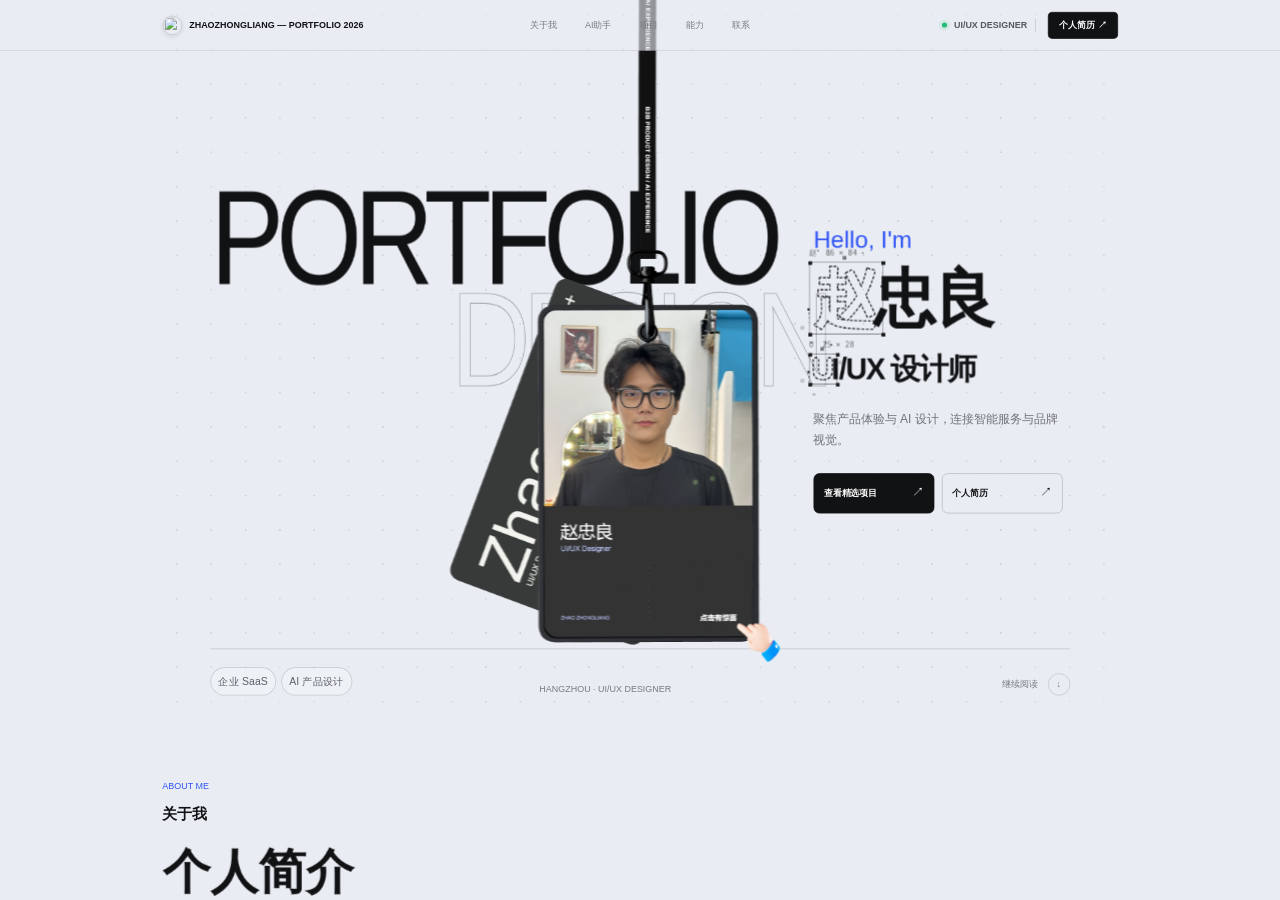
==== commit 11aa67ab: "Publish latest homepage version" ====
--- a/index.html
+++ b/index.html
@@ -24,7 +24,6 @@
   <link rel="stylesheet" crossorigin href="./assets/index-C-kWnhVj.css">
 </head>
 <body>
-  <a class="skip-link" href="#top">跳至正文</a>
   <div class="cursor" aria-hidden="true"></div>
 
   <header class="page topbar">
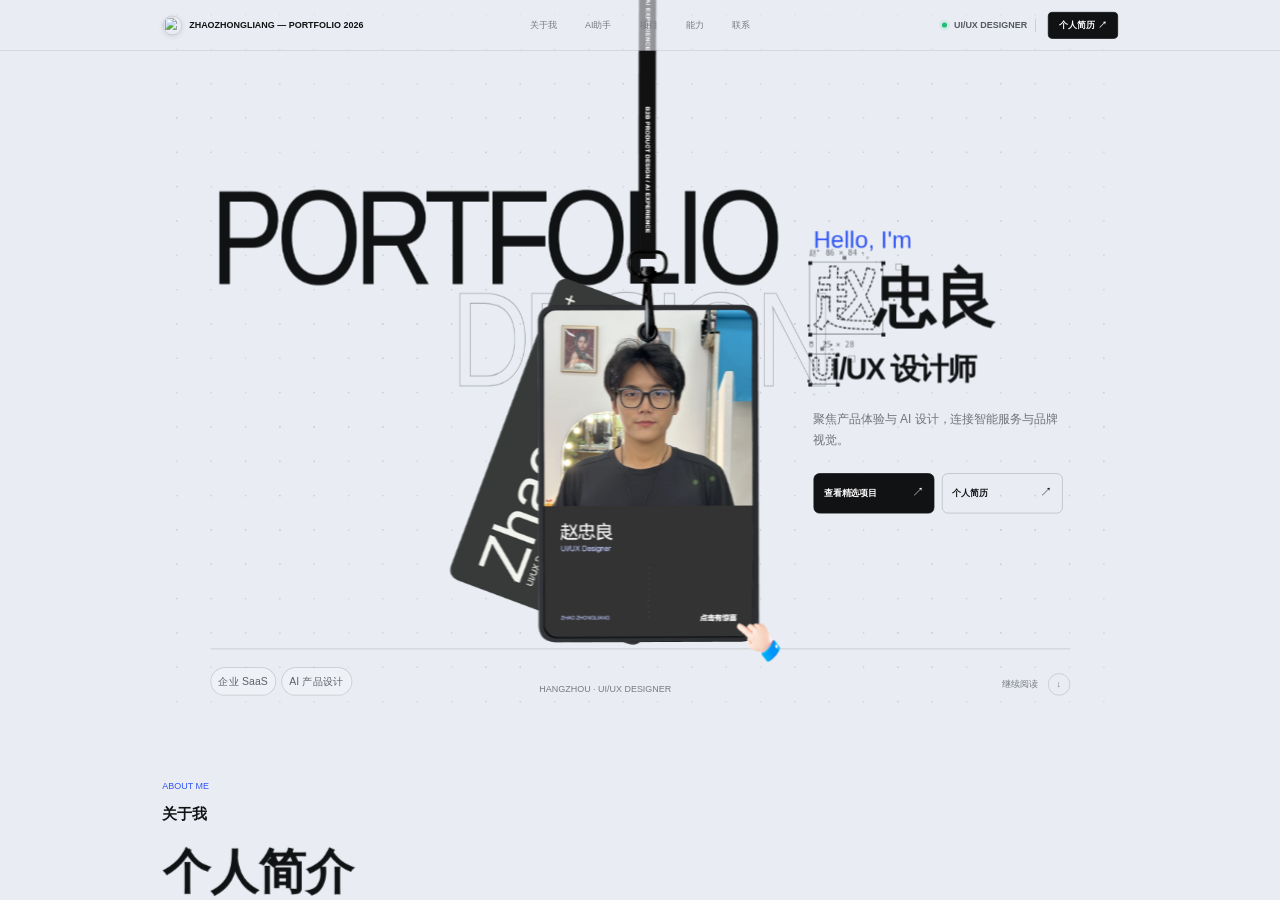
==== commit d7573a89: "Update homepage education description" ====
--- a/index.html
+++ b/index.html
@@ -102,7 +102,7 @@
             <h3>教育经历</h3>
             <div>
               <h4>山东工艺美术学院</h4>
-              <p>2022.09–2026.07 / 数字媒体艺术 / 本科</p>
+              <p>2022.09–2026.07 / 2022级数字艺术与传媒 / 本科</p>
             </div>
           </div>
           <div class="about-row">
